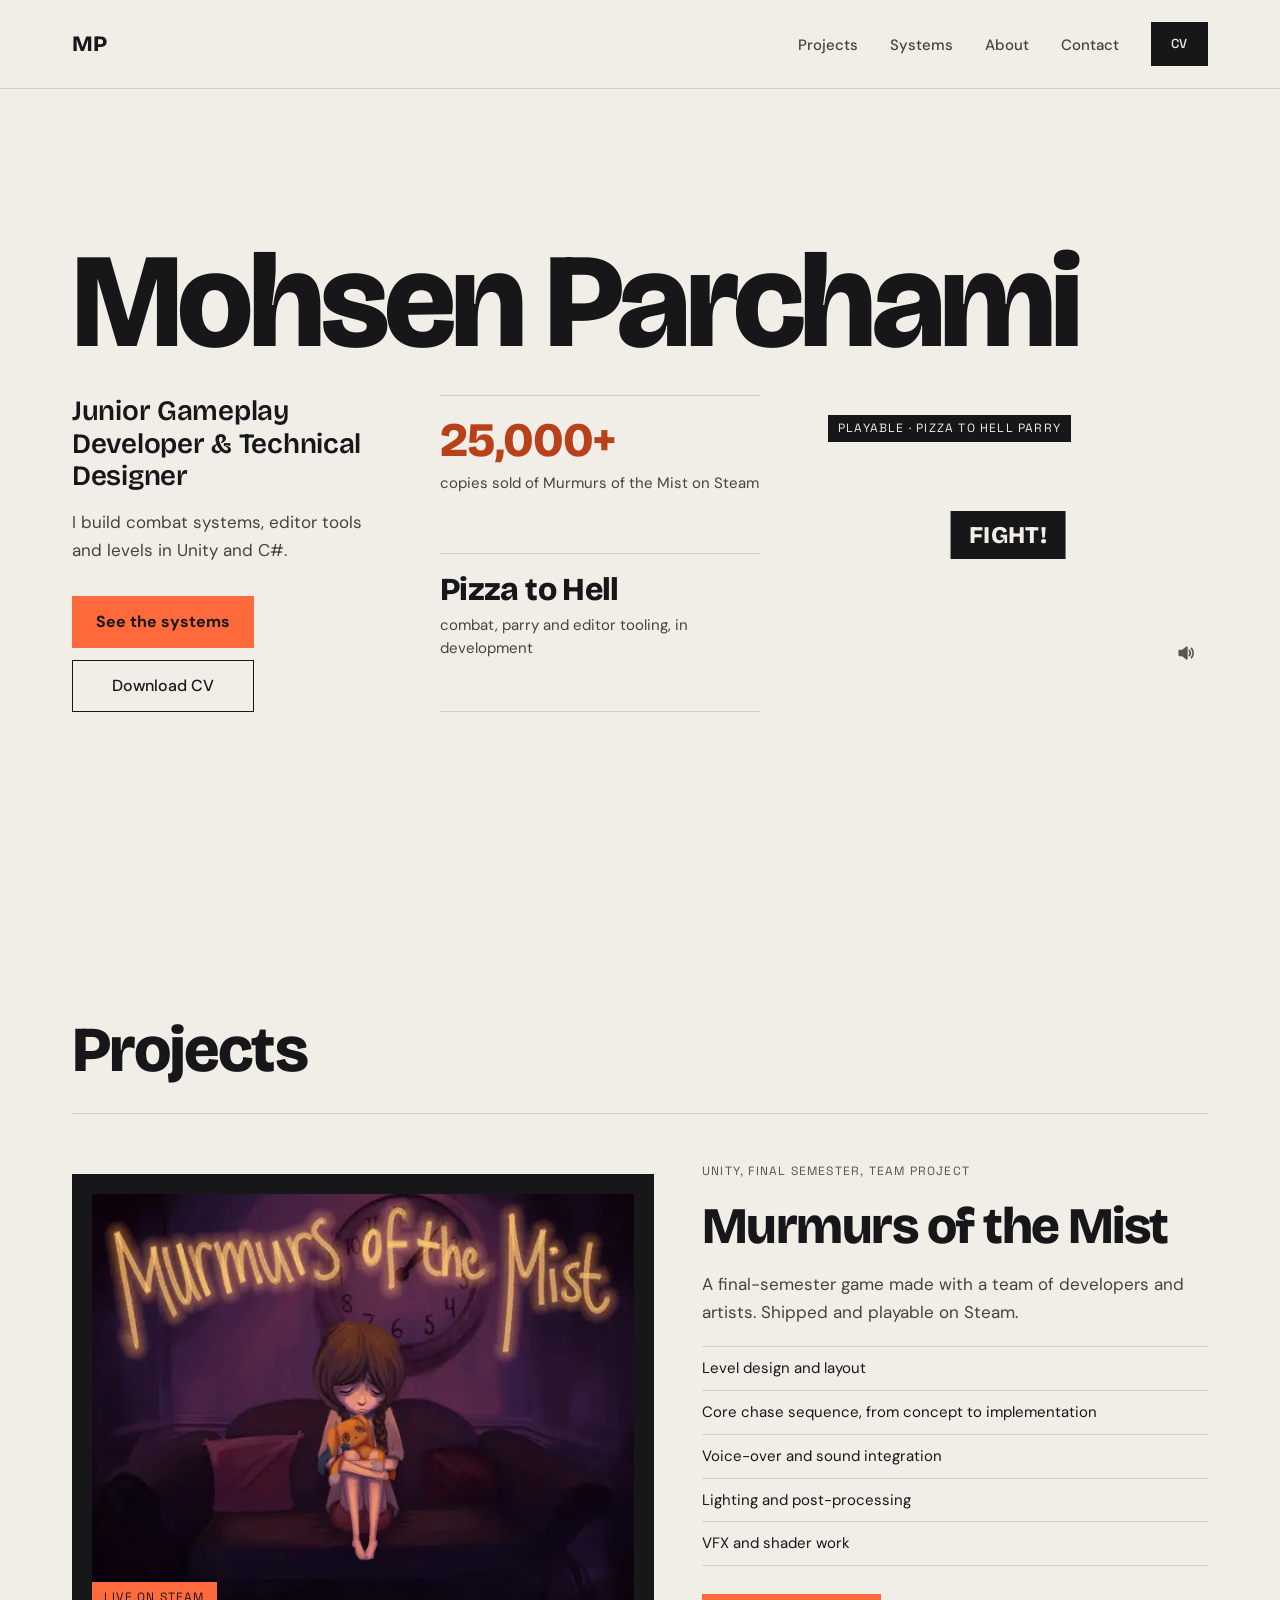
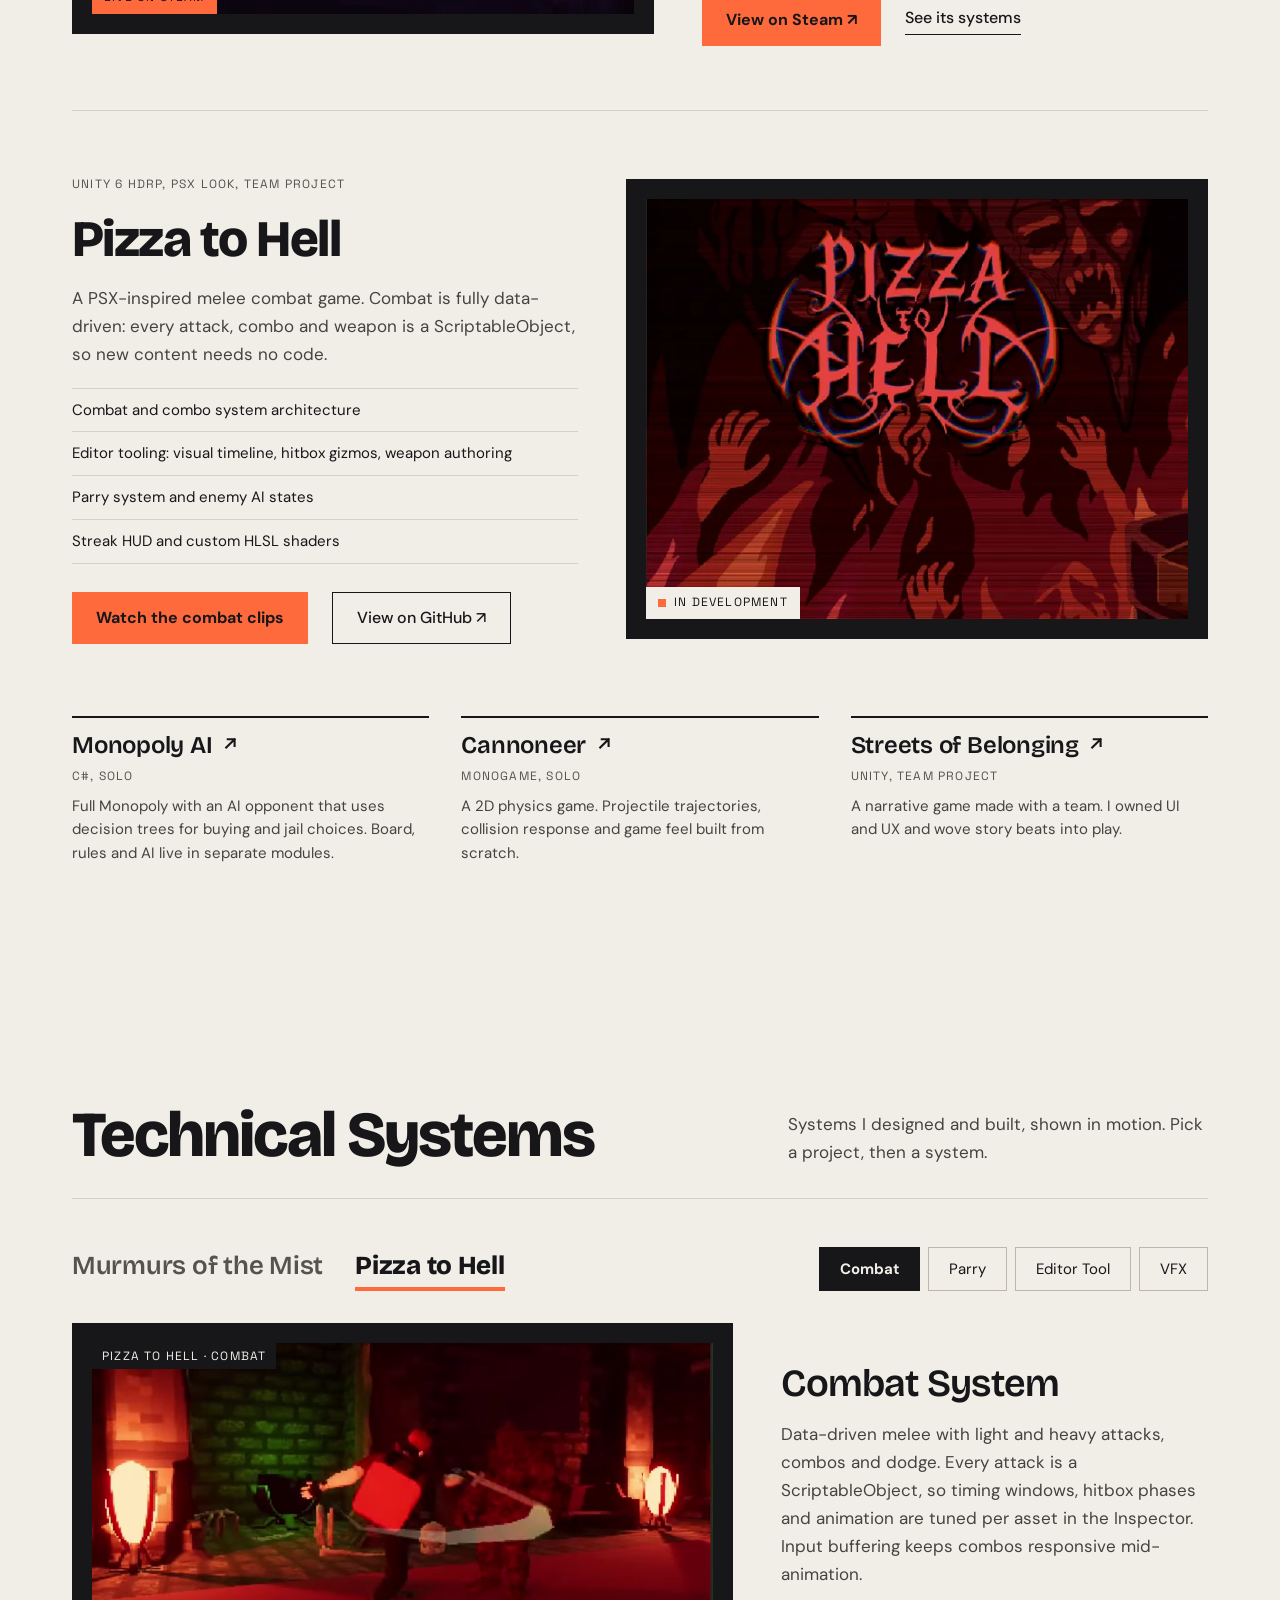
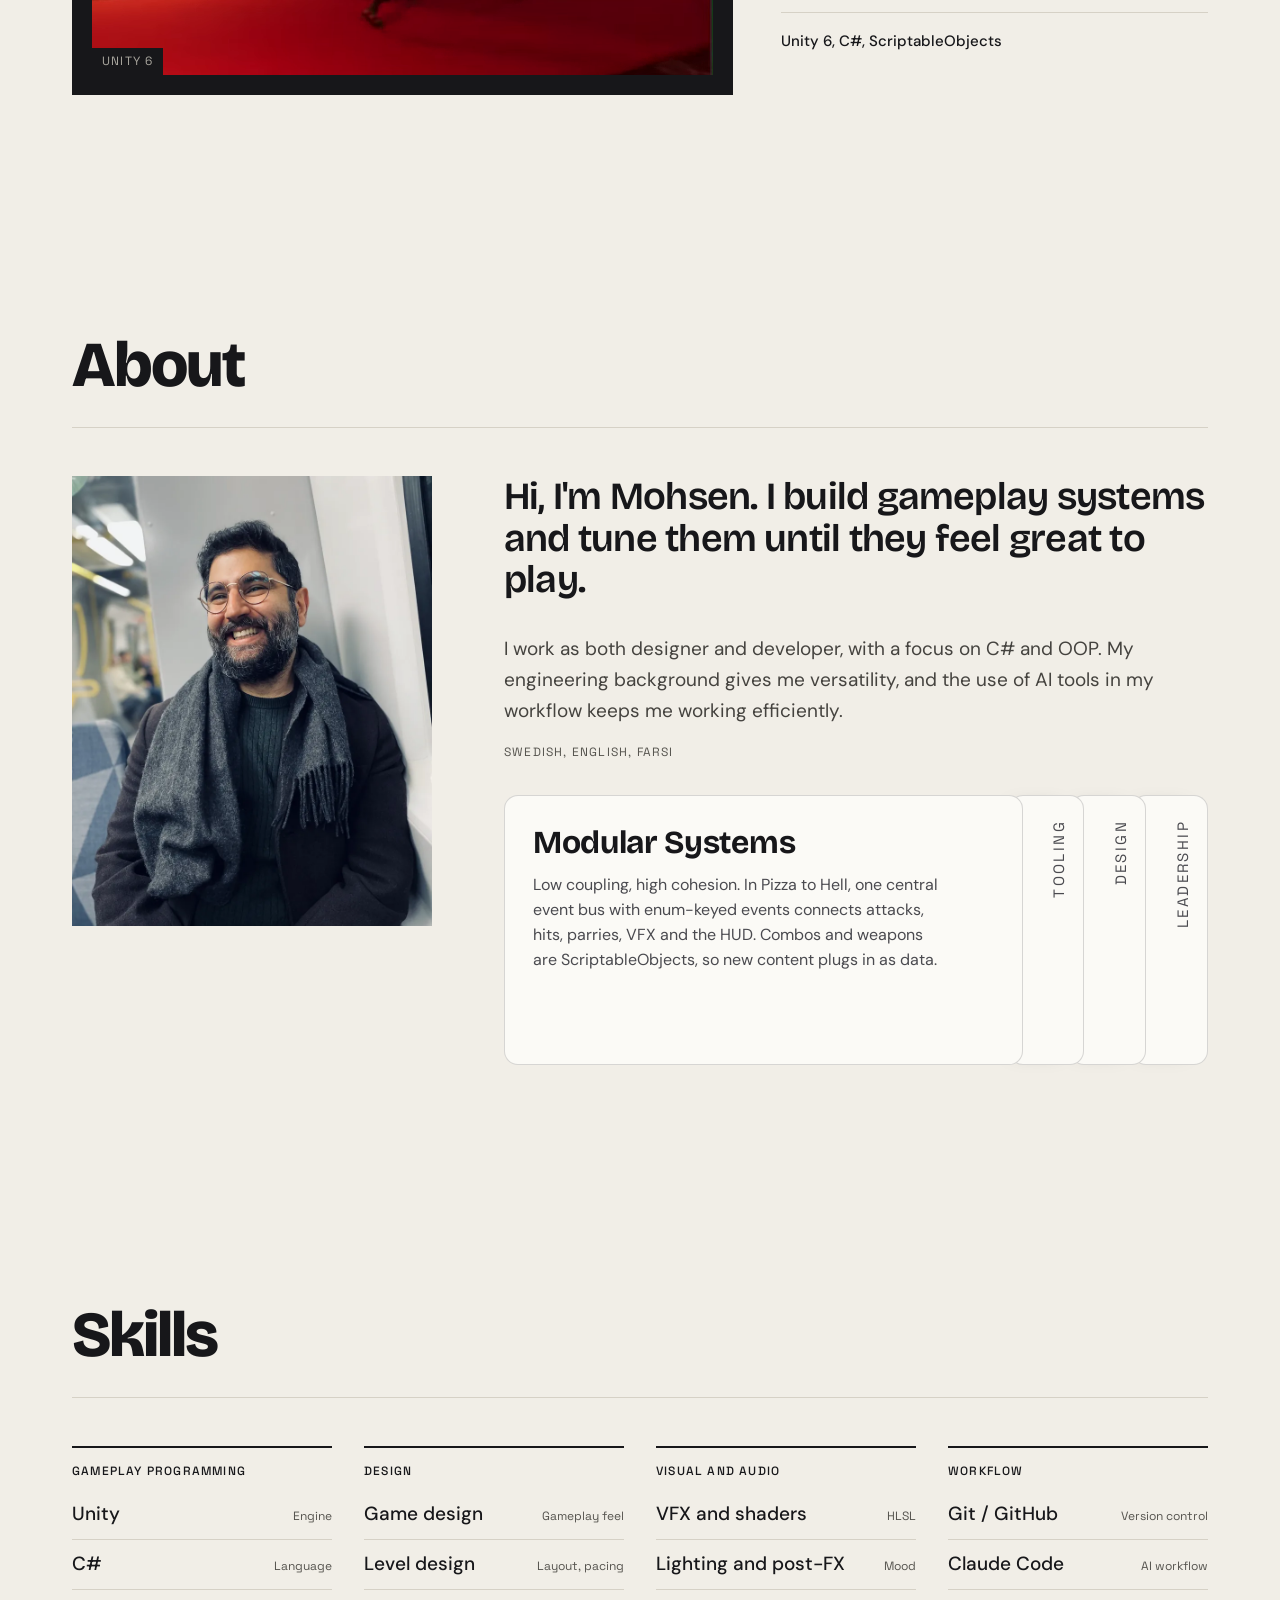
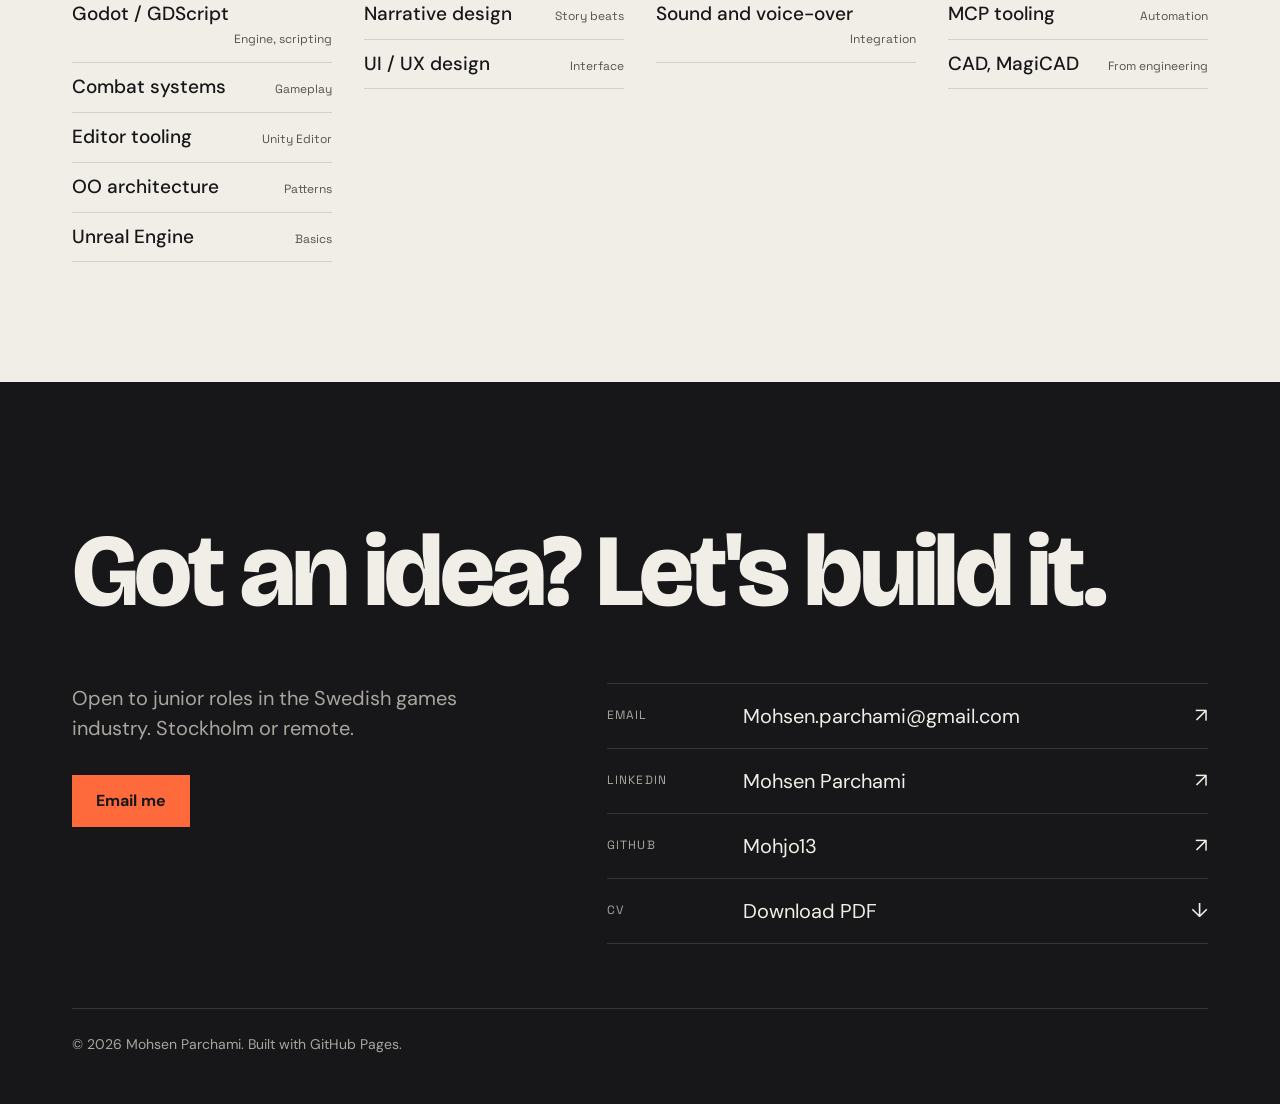
==== index.html @ 719a0882 "Merge pull request #3 from Mohjo13/content-cleanup Hero: CV back to outline button, stacked under Se" ====
<!DOCTYPE html>
<html lang="en">
<head>
    <meta charset="utf-8">
    <meta name="viewport" content="width=device-width, initial-scale=1.0">
    <title>Mohsen Parchami · Junior Gameplay Developer &amp; Technical Designer</title>
    <meta name="description" content="Mohsen Parchami, junior gameplay developer and technical designer in Stockholm. Combat systems, editor tools and levels in Unity and C#.">
    <meta name="author" content="Mohsen Parchami">
    <meta property="og:type" content="website">
    <meta property="og:url" content="https://mohjo13.github.io/">
    <meta property="og:title" content="Mohsen Parchami · Junior Gameplay Developer &amp; Technical Designer">
    <meta property="og:description" content="Combat systems, editor tools and levels in Unity and C#. Based in Stockholm, Sweden.">
    <meta property="og:image" content="https://mohjo13.github.io/assets/images/guy.webp">
    <meta name="twitter:card" content="summary_large_image">
    <link rel="canonical" href="https://mohjo13.github.io/">
    <meta name="theme-color" content="#F1EEE7">
    <script type="application/ld+json">{"@context":"https://schema.org","@type":"Person","name":"Mohsen Parchami","jobTitle":"Junior Gameplay Developer & Technical Designer","url":"https://mohjo13.github.io/","address":{"@type":"PostalAddress","addressLocality":"Stockholm","addressCountry":"SE"},"sameAs":["https://github.com/Mohjo13","https://www.linkedin.com/in/mohsen-parchami-4b0344238/"]}</script>
    <link rel="icon" type="image/png" sizes="48x48" href="assets/images/favicon-48.png">
    <link rel="apple-touch-icon" href="assets/images/apple-touch-icon.png">
    <link rel="preconnect" href="https://fonts.googleapis.com">
    <link rel="preconnect" href="https://fonts.gstatic.com" crossorigin>
    <!-- Fonts loaded async (non-render-blocking) -->
    <link rel="preload" as="style" href="https://fonts.googleapis.com/css2?family=Bricolage+Grotesque:opsz,wght@12..96,600;12..96,800&family=DM+Sans:wght@400;500;700&family=Space+Grotesk:wght@400;500&display=swap">
    <link rel="stylesheet" href="https://fonts.googleapis.com/css2?family=Bricolage+Grotesque:opsz,wght@12..96,600;12..96,800&family=DM+Sans:wght@400;500;700&family=Space+Grotesk:wght@400;500&display=swap" media="print" onload="this.media='all'">
    <noscript><link rel="stylesheet" href="https://fonts.googleapis.com/css2?family=Bricolage+Grotesque:opsz,wght@12..96,600;12..96,800&family=DM+Sans:wght@400;500;700&family=Space+Grotesk:wght@400;500&display=swap"></noscript>
    <link rel="stylesheet" href="assets/css/styles.css">
    <link rel="stylesheet" href="assets/css/parry-game.css">
</head>
<body>

    <a href="#main" class="skip-link">Skip to content</a>

    <div id="scrollBar"></div>

    <nav id="navbar">
        <div class="nav-inner">
            <a href="#hero" class="nav-logo" aria-label="Mohsen Parchami, back to top">MP</a>
            <ul class="nav-links">
                <li><a href="#projects" class="nav-link" data-section="projects">Projects</a></li>
                <li><a href="#systems" class="nav-link" data-section="systems">Systems</a></li>
                <li><a href="#about" class="nav-link" data-section="about">About</a></li>
                <li><a href="#contact" class="nav-link" data-section="contact">Contact</a></li>
            </ul>
            <div class="nav-actions">
                <a href="assets/cv/CV_Mohsen_Parchami.pdf" target="_blank" rel="noopener" class="nav-cv">CV</a>
                <button class="nav-burger" aria-label="Toggle menu" aria-expanded="false" aria-controls="navMobile" id="navBurger">
                    <span></span><span></span><span></span>
                </button>
            </div>
        </div>
        <div class="nav-mobile" id="navMobile">
            <a href="#projects" class="nav-mobile-link">Projects</a>
            <a href="#systems" class="nav-mobile-link">Systems</a>
            <a href="#about" class="nav-mobile-link">About</a>
            <a href="#contact" class="nav-mobile-link">Contact</a>
        </div>
    </nav>

    <main id="main">

    <!-- HERO -->
    <section id="hero">
        <div class="hero-inner">
            <h1 class="hero-name">Mohsen Parchami</h1>
            <div class="hero-grid">
                <div class="hero-intro">
                    <p class="hero-role">Junior Gameplay Developer &amp; Technical Designer</p>
                    <p class="hero-lead">I build combat systems, editor tools and levels in Unity and C#.</p>
                </div>
                <div class="hero-proof">
                    <div class="proof-item">
                        <p class="proof-num">25,000+</p>
                        <p class="proof-text">copies sold of Murmurs of the Mist on Steam</p>
                    </div>
                    <div class="proof-item">
                        <p class="proof-title">Pizza to Hell</p>
                        <p class="proof-text">combat, parry and editor tooling, in development</p>
                    </div>
                </div>
                <!-- Parry minigame: spec in _notes/parry-minigame-spec.md. Same slot as the old hero clip, no frame. -->
                <figure class="media-panel hero-media pg" id="parryGame" tabindex="0" aria-label="Playable parry minigame. Press FIGHT, then tap or press Space when the red enemy swings.">
                    <div class="pg-stage">
                        <canvas class="pg-canvas" aria-hidden="true"></canvas>
                        <div class="pg-overlay">
                            <div class="pg-hud" hidden>
                                <div class="pg-hearts pg-hearts--hero" aria-label="Your hearts"><span class="pg-heart"></span><span class="pg-heart"></span><span class="pg-heart"></span></div>
                                <div class="pg-hearts pg-hearts--enemy" aria-label="Enemy hearts"><span class="pg-heart"></span><span class="pg-heart"></span><span class="pg-heart"></span></div>
                            </div>
                            <p class="pg-text" aria-live="polite"></p>
                            <button type="button" class="pg-fight">FIGHT!</button>
                            <div class="pg-result" hidden>
                                <p class="pg-result-title"></p>
                                <p class="pg-result-sub"></p>
                                <div class="pg-result-actions">
                                    <button type="button" class="pg-restart">Restart</button>
                                    <a href="#systems" class="pg-link" data-show-project="pizza">How it's built</a>
                                </div>
                            </div>
                            <button type="button" class="pg-mute" aria-pressed="false" aria-label="Mute sound">
                                <svg viewBox="0 0 24 24" aria-hidden="true"><path class="pg-mute-body" d="M4 9h4l5-4v14l-5-4H4z"/><path class="pg-mute-on" d="M16 9c1.3 1.6 1.3 4.4 0 6M18.5 6.5c2.7 3 2.7 8 0 11"/><path class="pg-mute-off" d="M16 9l6 6M22 9l-6 6"/></svg>
                            </button>
                            <pre class="pg-debug" hidden></pre>
                        </div>
                    </div>
                    <figcaption class="media-caption">Playable &middot; Pizza to Hell parry</figcaption>
                </figure>
                <div class="hero-actions">
                    <a href="#systems" class="btn btn-primary">See the systems</a>
                    <a href="assets/cv/CV_Mohsen_Parchami.pdf" target="_blank" rel="noopener" class="btn btn-outline">Download CV</a>
                </div>
            </div>
        </div>
    </section>

    <!-- PROJECTS -->
    <section id="projects" class="section reveal">
        <div class="container">
            <div class="section-head">
                <div class="section-head-title">
                    <h2 class="section-h2">Projects</h2>
                </div>
            </div>

            <div class="proj-list">
                <article class="proj">
                    <div class="media-panel proj-media">
                        <img src="assets/images/murmurs.webp" alt="Murmurs of the Mist gameplay" loading="lazy" decoding="async" width="630" height="500">
                        <span class="proj-badge proj-badge--live">Live on Steam</span>
                    </div>
                    <div class="proj-info">
                        <p class="mono-label">Unity, final semester, team project</p>
                        <h3 class="proj-title">Murmurs of the Mist</h3>
                        <p class="proj-desc">A final-semester game made with a team of developers and artists. Shipped and playable on Steam.</p>
                        <div class="proj-part">
                            <ul class="proj-part-list">
                                <li>Level design and layout</li>
                                <li>Core chase sequence, from concept to implementation</li>
                                <li>Voice-over and sound integration</li>
                                <li>Lighting and post-processing</li>
                                <li>VFX and shader work</li>
                            </ul>
                        </div>
                        <div class="proj-actions">
                            <a href="https://store.steampowered.com/app/4187020/Murmurs_of_the_Mist/" target="_blank" rel="noopener" class="btn btn-primary">View on Steam &#8599;</a>
                            <a href="#systems" class="btn-text" data-show-project="murmurs">See its systems</a>
                        </div>
                    </div>
                </article>

                <article class="proj proj--media-right">
                    <div class="media-panel proj-media">
                        <img src="assets/images/pizza-to-hell.webp" srcset="assets/images/pizza-to-hell-400.webp 400w, assets/images/pizza-to-hell-600.webp 600w, assets/images/pizza-to-hell.webp 800w" sizes="(max-width: 700px) calc(100vw - 88px), (max-width: 900px) calc(100vw - 184px), (max-width: 1440px) calc(53.5vw - 143px), 627px" alt="Pizza to Hell combat" loading="lazy" decoding="async" width="800" height="700">
                        <span class="proj-badge proj-badge--wip">In development</span>
                    </div>
                    <div class="proj-info">
                        <p class="mono-label">Unity 6 HDRP, PSX look, team project</p>
                        <h3 class="proj-title">Pizza to Hell</h3>
                        <p class="proj-desc">A PSX-inspired melee combat game. Combat is fully data-driven: every attack, combo and weapon is a ScriptableObject, so new content needs no code.</p>
                        <div class="proj-part">
                            <ul class="proj-part-list">
                                <li>Combat and combo system architecture</li>
                                <li>Editor tooling: visual timeline, hitbox gizmos, weapon authoring</li>
                                <li>Parry system and enemy AI states</li>
                                <li>Streak HUD and custom HLSL shaders</li>
                            </ul>
                        </div>
                        <div class="proj-actions">
                            <a href="#systems" class="btn btn-primary" data-show-project="pizza">Watch the combat clips</a>
                            <a href="https://github.com/Mohjo13/Combat" target="_blank" rel="noopener" class="btn btn-outline">View on GitHub &#8599;</a>
                        </div>
                    </div>
                </article>
            </div>

            <div class="more-work">
                <div class="more-grid">
                    <a href="https://github.com/Mohjo13/Monopoly" target="_blank" rel="noopener" class="more-item">
                        <span class="more-title">Monopoly AI <svg class="more-arrow" viewBox="0 0 16 16" aria-hidden="true"><path d="M4 12 12 4M5.5 4H12v6.5"/></svg></span>
                        <span class="more-meta">C#, solo</span>
                        <span class="more-desc">Full Monopoly with an AI opponent that uses decision trees for buying and jail choices. Board, rules and AI live in separate modules.</span>
                    </a>
                    <a href="https://github.com/Mohjo13/Cannonier" target="_blank" rel="noopener" class="more-item">
                        <span class="more-title">Cannoneer <svg class="more-arrow" viewBox="0 0 16 16" aria-hidden="true"><path d="M4 12 12 4M5.5 4H12v6.5"/></svg></span>
                        <span class="more-meta">MonoGame, solo</span>
                        <span class="more-desc">A 2D physics game. Projectile trajectories, collision response and game feel built from scratch.</span>
                    </a>
                    <a href="https://github.com/Mohjo13/streets-of-belonging" target="_blank" rel="noopener" class="more-item">
                        <span class="more-title">Streets of Belonging <svg class="more-arrow" viewBox="0 0 16 16" aria-hidden="true"><path d="M4 12 12 4M5.5 4H12v6.5"/></svg></span>
                        <span class="more-meta">Unity, team project</span>
                        <span class="more-desc">A narrative game made with a team. I owned UI and UX and wove story beats into play.</span>
                    </a>
                    <!-- 4th slot reserved for Godot work once it is ready to publish -->
                </div>
            </div>
        </div>
    </section>

    <!-- SYSTEMS -->
    <section id="systems" class="section reveal">
        <div class="container">
            <div class="section-head">
                <div class="section-head-title">
                    <h2 class="section-h2">Technical Systems</h2>
                </div>
                <p class="section-head-text">Systems I designed and built, shown in motion. Pick a project, then a system.</p>
            </div>
            <div class="sys-controls">
                <div class="sys-project-picker" aria-label="Project">
                    <button class="sys-project-btn" data-project="murmurs" aria-pressed="false">Murmurs of the Mist</button>
                    <button class="sys-project-btn active" data-project="pizza" aria-pressed="true">Pizza to Hell</button>
                </div>
                <div class="sys-tabs sys-hidden" role="tablist" aria-label="Murmurs of the Mist systems" data-project-tabs="murmurs">
                    <button class="sys-tab active" data-tab="camera" role="tab" aria-selected="true">Camera</button>
                    <button class="sys-tab" data-tab="movement" role="tab" aria-selected="false">Movement</button>
                    <button class="sys-tab" data-tab="shaders" role="tab" aria-selected="false">Shaders</button>
                    <button class="sys-tab" data-tab="lighting" role="tab" aria-selected="false">Lighting</button>
                </div>
                <div class="sys-tabs" role="tablist" aria-label="Pizza to Hell systems" data-project-tabs="pizza">
                    <button class="sys-tab active" data-tab="combat" role="tab" aria-selected="true">Combat</button>
                    <button class="sys-tab" data-tab="parry" role="tab" aria-selected="false">Parry</button>
                    <button class="sys-tab" data-tab="editor" role="tab" aria-selected="false">Editor Tool</button>
                    <button class="sys-tab" data-tab="vfx" role="tab" aria-selected="false">VFX</button>
                </div>
            </div>
            <div class="sys-panels sys-hidden" data-project-panels="murmurs">
                <div class="sys-panel active" data-panel="camera" role="tabpanel">
                    <figure class="media-panel sys-media">
                        <video data-src="assets/gifs/camera.webm" poster="assets/posters/camera.webp" class="lazy-gif" autoplay muted loop playsinline preload="none" aria-label="Camera System clip"></video>
                        <figcaption class="media-caption">Murmurs of the Mist &middot; Camera</figcaption>
                        <span class="media-meta">Unity</span>
                    </figure>
                    <div class="sys-content">
                        <h3 class="sys-title">Camera System</h3>
                        <p class="sys-desc">A dynamic camera that shifts angle to build tension and point the player at threats. Smooth transitions keep the flow cinematic, and each level tunes the behaviour to its own layout and pacing.</p>
                        <div class="sys-stack">
                            <p class="sys-stack-line">Unity, C#</p>
                        </div>
                    </div>
                </div>
                <div class="sys-panel" data-panel="movement" role="tabpanel">
                    <figure class="media-panel sys-media">
                        <video data-src="assets/gifs/dashing.webm" poster="assets/posters/dashing.webp" class="lazy-gif" autoplay muted loop playsinline preload="none" aria-label="Movement Mechanics clip"></video>
                        <figcaption class="media-caption">Murmurs of the Mist &middot; Movement</figcaption>
                        <span class="media-meta">Unity</span>
                    </figure>
                    <div class="sys-content">
                        <h3 class="sys-title">Movement Mechanics</h3>
                        <p class="sys-desc">Fast, responsive traversal with a directional dash for repositioning, clearing gaps and keeping momentum under pressure. Speed, timing and cooldown are all exposed for tuning.</p>
                        <div class="sys-stack">
                            <p class="sys-stack-line">Unity, C#</p>
                        </div>
                    </div>
                </div>
                <div class="sys-panel" data-panel="shaders" role="tabpanel">
                    <figure class="media-panel sys-media">
                        <video data-src="assets/gifs/shaders.webm" poster="assets/posters/shaders.webp" class="lazy-gif" autoplay muted loop playsinline preload="none" aria-label="Shaders clip"></video>
                        <figcaption class="media-caption">Murmurs of the Mist &middot; Shaders</figcaption>
                        <span class="media-meta">Unity</span>
                    </figure>
                    <div class="sys-content">
                        <h3 class="sys-title">Shaders</h3>
                        <p class="sys-desc">Cooldown feedback drawn by shaders instead of UI, reflective and refractive materials that distort what sits behind them, and ripples that react as the player moves through liquid.</p>
                        <div class="sys-stack">
                            <p class="sys-stack-line">Unity, Shaders</p>
                        </div>
                    </div>
                </div>
                <div class="sys-panel" data-panel="lighting" role="tabpanel">
                    <figure class="media-panel sys-media">
                        <video data-src="assets/gifs/lights.webm" poster="assets/posters/lights.webp" class="lazy-gif" autoplay muted loop playsinline preload="none" aria-label="Lights and Post Production clip"></video>
                        <figcaption class="media-caption">Murmurs of the Mist &middot; Lighting</figcaption>
                        <span class="media-meta">Unity</span>
                    </figure>
                    <div class="sys-content">
                        <h3 class="sys-title">Lights and Post Production</h3>
                        <p class="sys-desc">Lighting that carries the mood through controlled light, shadow and colour. Grading, exposure and bloom add depth and atmosphere.</p>
                        <div class="sys-stack">
                            <p class="sys-stack-line">Unity, Post-processing</p>
                        </div>
                    </div>
                </div>
            </div>
            <div class="sys-panels" data-project-panels="pizza">
                <div class="sys-panel active" data-panel="combat" role="tabpanel">
                    <figure class="media-panel sys-media">
                        <video data-src="assets/gifs/pth-combat.webm" poster="assets/posters/pth-combat.webp" class="lazy-gif" autoplay muted loop playsinline preload="none" aria-label="Combat System clip"></video>
                        <figcaption class="media-caption">Pizza to Hell &middot; Combat</figcaption>
                        <span class="media-meta">Unity 6</span>
                    </figure>
                    <div class="sys-content">
                        <h3 class="sys-title">Combat System</h3>
                        <p class="sys-desc">Data-driven melee with light and heavy attacks, combos and dodge. Every attack is a ScriptableObject, so timing windows, hitbox phases and animation are tuned per asset in the Inspector. Input buffering keeps combos responsive mid-animation.</p>
                        <div class="sys-stack">
                            <p class="sys-stack-line">Unity 6, C#, ScriptableObjects</p>
                        </div>
                    </div>
                </div>
                <div class="sys-panel" data-panel="parry" role="tabpanel">
                    <figure class="media-panel sys-media">
                        <video data-src="assets/gifs/pth-parry.webm" poster="assets/posters/pth-parry.webp" class="lazy-gif" autoplay muted loop playsinline preload="none" aria-label="Parry System clip"></video>
                        <figcaption class="media-caption">Pizza to Hell &middot; Parry</figcaption>
                        <span class="media-meta">Unity 6</span>
                    </figure>
                    <div class="sys-content">
                        <h3 class="sys-title">Parry System</h3>
                        <p class="sys-desc">A timing-based parry with spark feedback that knocks the enemy into a stagger state. The parry window lives in data, so designers tune startup and recovery per weapon.</p>
                        <div class="sys-stack">
                            <p class="sys-stack-line">C#, Enemy AI states, Particles</p>
                        </div>
                    </div>
                </div>
                <div class="sys-panel" data-panel="editor" role="tabpanel">
                    <figure class="media-panel sys-media">
                        <video data-src="assets/gifs/pth-editor.webm" poster="assets/posters/pth-editor.webp" class="lazy-gif" autoplay muted loop playsinline preload="none" aria-label="Custom Editor Tool clip"></video>
                        <figcaption class="media-caption">Pizza to Hell &middot; Editor Tool</figcaption>
                        <span class="media-meta">Unity 6</span>
                    </figure>
                    <div class="sys-content">
                        <h3 class="sys-title">Custom Editor Tool</h3>
                        <p class="sys-desc">A custom Unity window for authoring weapons and attacks. Drag phase markers on a timeline, preview hitbox gizmos live in the scene and tune combo sequences in one window.</p>
                        <div class="sys-stack">
                            <p class="sys-stack-line">Unity EditorWindow, Gizmos</p>
                        </div>
                    </div>
                </div>
                <div class="sys-panel" data-panel="vfx" role="tabpanel">
                    <figure class="media-panel sys-media">
                        <video data-src="assets/gifs/pth-streak.webm" poster="assets/posters/pth-streak.webp" class="lazy-gif" autoplay muted loop playsinline preload="none" aria-label="Streak HUD and Shaders clip"></video>
                        <figcaption class="media-caption">Pizza to Hell &middot; VFX</figcaption>
                        <span class="media-meta">Unity 6</span>
                    </figure>
                    <div class="sys-content">
                        <h3 class="sys-title">Streak HUD and Shaders</h3>
                        <p class="sys-desc">A combo streak HUD where attack icons fly into a row and combo names dissolve out, using a dissolve shader written in HLSL. The panel glow is hand-written too, since HDRP blocks Shader Graph on Canvas.</p>
                        <div class="sys-stack">
                            <p class="sys-stack-line">HLSL, TextMesh Pro SDF</p>
                        </div>
                    </div>
                </div>
            </div>
        </div>
    </section>

    <!-- ABOUT -->
    <section id="about" class="section reveal">
        <div class="container">
            <div class="section-head">
                <div class="section-head-title">
                    <h2 class="section-h2">About</h2>
                </div>
            </div>
            <div class="about-grid">
                <figure class="about-photo">
                    <img src="assets/images/guy.webp" alt="Mohsen Parchami" width="800" height="1066" loading="lazy" decoding="async">
                </figure>
                <div class="about-content">
                    <p class="about-lead">Hi, I'm Mohsen. I build gameplay systems and tune them until they feel great to play.</p>
                    <div class="about-text">
                        <p class="about-body">I work as both designer and developer, with a focus on C# and OOP. My engineering background gives me versatility, and the use of AI tools in my workflow keeps me working efficiently.</p>
                    <p class="about-facts mono-label">Swedish, English, Farsi</p>
                    <div class="attr-cards">
                        <button type="button" class="attr-card is-open" aria-expanded="true">
                            <div class="attr-card__body">
                                <h3 class="attr-card__title">Modular Systems</h3>
                                <svg class="attr-card__chevron" width="20" height="20" viewBox="0 0 24 24" fill="none" stroke="currentColor" stroke-width="2" stroke-linecap="round" stroke-linejoin="round" aria-hidden="true"><path d="M6 9l6 6 6-6"/></svg>
                                <p class="attr-card__text">Low coupling, high cohesion. In Pizza to Hell, one central event bus with enum-keyed events connects attacks, hits, parries, VFX and the HUD. Combos and weapons are ScriptableObjects, so new content plugs in as data.</p>
                            </div>
                            <div class="attr-card__spine" aria-hidden="true">
                                <span class="attr-card__vtitle">Modularity</span>
                            </div>
                        </button>
                        <button type="button" class="attr-card" aria-expanded="false">
                            <div class="attr-card__body">
                                <h3 class="attr-card__title">Tools for the Team</h3>
                                <svg class="attr-card__chevron" width="20" height="20" viewBox="0 0 24 24" fill="none" stroke="currentColor" stroke-width="2" stroke-linecap="round" stroke-linejoin="round" aria-hidden="true"><path d="M6 9l6 6 6-6"/></svg>
                                <p class="attr-card__text">I build Unity editor tools that make other developers faster. Attack timing and hit windows are set visually in the editor, so adding new attack animations became a quick authoring job.</p>
                            </div>
                            <div class="attr-card__spine" aria-hidden="true">
                                <span class="attr-card__vtitle">Tooling</span>
                            </div>
                        </button>
                        <button type="button" class="attr-card" aria-expanded="false">
                            <div class="attr-card__body">
                                <h3 class="attr-card__title">Tension by Design</h3>
                                <svg class="attr-card__chevron" width="20" height="20" viewBox="0 0 24 24" fill="none" stroke="currentColor" stroke-width="2" stroke-linecap="round" stroke-linejoin="round" aria-hidden="true"><path d="M6 9l6 6 6-6"/></svg>
                                <p class="attr-card__text">On Murmurs of the Mist I paced the level beats to build tension and suspense. Triggers, light manipulation and dynamic hazards chase and jumpscare the player, and a checkpoint system keeps the difficulty fair.</p>
                            </div>
                            <div class="attr-card__spine" aria-hidden="true">
                                <span class="attr-card__vtitle">Design</span>
                            </div>
                        </button>
                        <button type="button" class="attr-card" aria-expanded="false">
                            <div class="attr-card__body">
                                <h3 class="attr-card__title">Leadership</h3>
                                <svg class="attr-card__chevron" width="20" height="20" viewBox="0 0 24 24" fill="none" stroke="currentColor" stroke-width="2" stroke-linecap="round" stroke-linejoin="round" aria-hidden="true"><path d="M6 9l6 6 6-6"/></svg>
                                <p class="attr-card__text">Before games, I led a group of 4–5 junior and mid-level CAD designers. I trained them, split and delegated the work, solved problems as they came up, and led the group to delivery on several projects with fixed deadlines.</p>
                            </div>
                            <div class="attr-card__spine" aria-hidden="true">
                                <span class="attr-card__vtitle">Leadership</span>
                            </div>
                        </button>
                    </div>
                </div>
            </div>
        </div>
    </section>

    <!-- SKILLS -->
    <section id="skills" class="section reveal">
        <div class="container">
            <div class="section-head">
                <div class="section-head-title">
                    <h2 class="section-h2">Skills</h2>
                </div>
            </div>
            <div class="skills-grid">
                <div class="skill-group">
                    <h3 class="skill-group-head"><span>Gameplay programming</span></h3>
                    <ul class="skill-list">
                        <li><span class="skill-name">Unity</span><span class="skill-tag">Engine</span></li>
                        <li><span class="skill-name">C#</span><span class="skill-tag">Language</span></li>
                        <li><span class="skill-name">Godot / GDScript</span><span class="skill-tag">Engine, scripting</span></li>
                        <li><span class="skill-name">Combat systems</span><span class="skill-tag">Gameplay</span></li>
                        <li><span class="skill-name">Editor tooling</span><span class="skill-tag">Unity Editor</span></li>
                        <li><span class="skill-name">OO architecture</span><span class="skill-tag">Patterns</span></li>
                        <li><span class="skill-name">Unreal Engine</span><span class="skill-tag">Basics</span></li>
                    </ul>
                </div>
                <div class="skill-group">
                    <h3 class="skill-group-head"><span>Design</span></h3>
                    <ul class="skill-list">
                        <li><span class="skill-name">Game design</span><span class="skill-tag">Gameplay feel</span></li>
                        <li><span class="skill-name">Level design</span><span class="skill-tag">Layout, pacing</span></li>
                        <li><span class="skill-name">Narrative design</span><span class="skill-tag">Story beats</span></li>
                        <li><span class="skill-name">UI / UX design</span><span class="skill-tag">Interface</span></li>
                    </ul>
                </div>
                <div class="skill-group">
                    <h3 class="skill-group-head"><span>Visual and audio</span></h3>
                    <ul class="skill-list">
                        <li><span class="skill-name">VFX and shaders</span><span class="skill-tag">HLSL</span></li>
                        <li><span class="skill-name">Lighting and post-FX</span><span class="skill-tag">Mood</span></li>
                        <li><span class="skill-name">Sound and voice-over</span><span class="skill-tag">Integration</span></li>
                    </ul>
                </div>
                <div class="skill-group">
                    <h3 class="skill-group-head"><span>Workflow</span></h3>
                    <ul class="skill-list">
                        <li><span class="skill-name">Git / GitHub</span><span class="skill-tag">Version control</span></li>
                        <li><span class="skill-name">Claude Code</span><span class="skill-tag">AI workflow</span></li>
                        <li><span class="skill-name">MCP tooling</span><span class="skill-tag">Automation</span></li>
                        <li><span class="skill-name">CAD, MagiCAD</span><span class="skill-tag">From engineering</span></li>
                    </ul>
                </div>
            </div>
        </div>
    </section>

    </main>

    <!-- CONTACT -->
    <footer id="contact">
        <div class="container">
            <h2 class="contact-title">Got an idea? Let's build it.</h2>
            <div class="contact-grid">
                <div class="contact-intro">
                    <p>Open to junior roles in the Swedish games industry. Stockholm or remote.</p>
                    <a href="mailto:Mohsen.parchami@gmail.com" class="btn btn-primary">Email me</a>
                </div>
                <ul class="contact-links">
                    <li>
                        <a href="mailto:Mohsen.parchami@gmail.com" class="contact-row">
                            <span class="contact-label">Email</span>
                            <span class="contact-value">Mohsen.parchami@gmail.com</span>
                            <span class="contact-arrow" aria-hidden="true">&#8599;</span>
                        </a>
                    </li>
                    <li>
                        <a href="https://www.linkedin.com/in/mohsen-parchami-4b0344238/" target="_blank" rel="noopener" class="contact-row">
                            <span class="contact-label">LinkedIn</span>
                            <span class="contact-value">Mohsen Parchami</span>
                            <span class="contact-arrow" aria-hidden="true">&#8599;</span>
                        </a>
                    </li>
                    <li>
                        <a href="https://github.com/Mohjo13" target="_blank" rel="noopener" class="contact-row">
                            <span class="contact-label">GitHub</span>
                            <span class="contact-value">Mohjo13</span>
                            <span class="contact-arrow" aria-hidden="true">&#8599;</span>
                        </a>
                    </li>
                    <li>
                        <a href="assets/cv/CV_Mohsen_Parchami.pdf" target="_blank" rel="noopener" class="contact-row">
                            <span class="contact-label">CV</span>
                            <span class="contact-value">Download PDF</span>
                            <span class="contact-arrow" aria-hidden="true">&darr;</span>
                        </a>
                    </li>
                </ul>
            </div>
            <div class="contact-bar">
                <p>&copy; <span id="year"></span> Mohsen Parchami. Built with GitHub Pages.</p>
            </div>
        </div>
    </footer>

    <script src="assets/js/script.js" defer></script>
    <script>window.addEventListener('DOMContentLoaded',function(){document.getElementById('year').textContent=new Date().getFullYear();});</script>
    <!-- Parry minigame: script loads only once the box is on screen -->
    <script>(function(){var el=document.getElementById('parryGame');if(!el)return;function load(){var s=document.createElement('script');s.src='assets/js/parry-game.js';s.async=true;document.body.appendChild(s);}if(!('IntersectionObserver' in window)){load();return;}var io=new IntersectionObserver(function(e){if(e[0].isIntersecting){io.disconnect();load();}});io.observe(el);})();</script>
    <!-- Contact ninja: the game's hero drops into the contact section; loads when the section nears -->
    <script>(function(){var el=document.getElementById('contact');if(!el)return;function load(){var s=document.createElement('script');s.src='assets/js/contact-ninja.js';s.async=true;document.body.appendChild(s);}if(!('IntersectionObserver' in window)){load();return;}var io=new IntersectionObserver(function(e){if(e[0].isIntersecting){io.disconnect();load();}},{rootMargin:'400px 0px'});io.observe(el);})();</script>
</body>
</html>
---- assets/css/styles.css ----
/* ═══════════════════════════════════════════════════════════
   MOHSEN PARCHAMI · PORTFOLIO  |  styles.css
   Design: Direction C "Paper". Spec in _notes/design-spec.md
═══════════════════════════════════════════════════════════ */

*, *::before, *::after {
    box-sizing: border-box;
    margin: 0;
    padding: 0;
}

:root {
    /* Surfaces */
    --paper: #F1EEE7;          /* page background */
    --paper-2: #E8E4DA;        /* sunken panels, photo placeholder */
    --ink: #17171A;            /* text, dark panels, contact section */
    --line: #D6D1C6;           /* hairlines on paper */
    --line-strong: #BDB7AA;    /* inactive tab borders */
    --line-dark: #34343A;      /* hairlines on ink */

    /* Text */
    --text: #17171A;
    --text-body: #45433F;      /* paragraphs, 8.5:1 */
    --text-muted: #55534E;     /* captions, mono labels, 6.6:1 */
    --text-on-ink: #F1EEE7;
    --text-on-ink-muted: #A9A69E;

    /* Accent */
    --accent: #FF6A3D;         /* fills, underlines, dots, text on ink ONLY */
    --accent-ink: #B8411C;     /* accent-coloured TEXT on paper */
    --on-accent: #17171A;      /* text on accent fills. Never white. */

    /* Type */
    --font-display: 'Bricolage Grotesque', 'Arial Narrow', sans-serif;
    --font-body: 'DM Sans', system-ui, sans-serif;
    --font-label: 'Space Grotesk', system-ui, sans-serif;

    --fs-hero: clamp(64px, 10.5vw, 150px);
    --fs-h2: clamp(40px, 5vw, 64px);
    --fs-h3: clamp(32px, 4vw, 56px);
    --fs-h3-sys: clamp(28px, 3vw, 40px);
    --fs-lead: clamp(28px, 3vw, 44px);
    --fs-contact: clamp(56px, 8vw, 112px);
    --fs-body: 17px;
    --fs-small: 15px;
    --fs-caption: 13px;
    --fs-label: 12px;

    /* Spacing scale */
    --sp-1: 4px; --sp-2: 8px; --sp-3: 12px; --sp-4: 16px; --sp-5: 20px;
    --sp-6: 24px; --sp-8: 32px; --sp-10: 40px; --sp-12: 48px; --sp-16: 64px;
    --sp-18: 72px; --sp-30: 120px;
    --gutter: 72px;
    --section-y: 120px;
    --content-max: 1296px;
    --control-h: 52px;
    --tab-h: 44px;

    /* Radius: everything is square in this direction */
    --radius: 0px;

    /* Layout and motion (not colours) */
    --nav-h: 88px;
    --ease: cubic-bezier(0.4, 0, 0.2, 1);
    --transition: 0.3s var(--ease);
}

html {
    scroll-behavior: smooth;
    overflow-x: hidden;
}

/* iOS Safari ignores overflow-x on html alone; clip keeps sticky working */
html, body {
    overflow-x: clip;
}

body {
    background: var(--paper);
    color: var(--text);
    font-family: var(--font-body);
    font-size: var(--fs-body);
    line-height: 1.65;
}

img {
    display: block;
    max-width: 100%;
}

a {
    text-decoration: none;
    color: var(--text);
    transition: color var(--transition);
}

    a:hover {
        color: var(--accent-ink);
    }

ul {
    list-style: none;
}

::-webkit-scrollbar {
    width: 5px;
}

::-webkit-scrollbar-track {
    background: var(--paper);
}

::-webkit-scrollbar-thumb {
    background: var(--line-strong);
}

    ::-webkit-scrollbar-thumb:hover {
        background: var(--text-muted);
    }

.container {
    width: 100%;
    max-width: calc(var(--content-max) + 2 * var(--gutter));
    margin: 0 auto;
    padding: 0 var(--gutter);
}

/* ── SCROLL PROGRESS BAR ──────────────────────────────────── */
#scrollBar {
    position: fixed;
    top: var(--nav-h);
    left: 0;
    height: 3px;
    width: 100%;
    transform: scaleX(0);
    transform-origin: left center;
    will-change: transform;
    background: var(--accent);
    z-index: 99;
    pointer-events: none;
}

/* ── SECTION SHARED ───────────────────────────────────────── */
.section {
    padding: var(--section-y) 0;
}

/* Section header (every section except Hero and Contact) */
.section-head {
    display: flex;
    justify-content: space-between;
    align-items: flex-end;
    gap: var(--sp-8);
    padding-bottom: var(--sp-8);
    border-bottom: 1px solid var(--line);
    margin-bottom: var(--sp-12);
}

.section-head-title {
    display: flex;
    align-items: baseline;
    gap: var(--sp-5);
}

.section-h2 {
    font-family: var(--font-display);
    font-size: var(--fs-h2);
    font-weight: 800;
    line-height: 0.95;
    letter-spacing: -0.03em;
}

.section-head-text {
    max-width: 420px;
    color: var(--text-body);
}

/* Label (uppercase, Space Grotesk) */
.mono-label {
    font-family: var(--font-label);
    font-size: var(--fs-label);
    text-transform: uppercase;
    letter-spacing: 0.1em;
    color: var(--text-muted);
}

/* ── BUTTONS ──────────────────────────────────────────────── */
.btn {
    display: inline-flex;
    align-items: center;
    justify-content: center;
    gap: 8px;
    height: var(--control-h);
    padding: 0 24px;
    border-radius: var(--radius);
    font-family: var(--font-body);
    font-size: 16px;
    font-weight: 500;
    line-height: 1;
    cursor: pointer;
    border: none;
    transition: background var(--transition), color var(--transition), border-color var(--transition);
}

.btn-primary {
    background: var(--accent);
    color: var(--on-accent);
    font-weight: 700;
}

    .btn-primary:hover {
        background: var(--ink);
        color: var(--text-on-ink);
    }

.btn-outline {
    background: transparent;
    color: var(--text);
    border: 1px solid var(--ink);
}

    .btn-outline:hover {
        background: var(--ink);
        color: var(--text-on-ink);
    }

.btn-text {
    display: inline-flex;
    align-items: center;
    gap: 8px;
    font-size: 16px;
    font-weight: 500;
    color: var(--text);
    border-bottom: 1px solid var(--ink);
    padding-bottom: 2px;
}

    .btn-text:hover {
        color: var(--accent-ink);
        border-bottom-color: var(--accent-ink);
    }

/* ── NAV ──────────────────────────────────────────────────── */
#navbar {
    position: fixed;
    top: 0;
    left: 0;
    right: 0;
    z-index: 100;
    background: var(--paper);
    border-bottom: 1px solid var(--line);
}

.nav-inner {
    max-width: calc(var(--content-max) + 2 * var(--gutter));
    height: var(--nav-h);
    margin: 0 auto;
    padding: 0 var(--gutter);
    display: flex;
    align-items: center;
    justify-content: space-between;
    gap: var(--sp-8);
}

.nav-logo {
    font-family: var(--font-display);
    font-size: 22px;
    font-weight: 800;
    color: var(--text);
    letter-spacing: -0.02em;
}

    .nav-logo:hover {
        color: var(--text);
    }

.nav-logo-dot {
    color: var(--accent);
}

.nav-links {
    display: flex;
    align-items: center;
    gap: var(--sp-8);
    margin-left: auto;
}

.nav-link {
    font-size: var(--fs-small);
    font-weight: 500;
    color: var(--text-body);
    padding: 6px 0;
    position: relative;
}

    .nav-link::after {
        content: '';
        position: absolute;
        bottom: 0;
        left: 0;
        right: 0;
        height: 2px;
        background: var(--accent);
        transform: scaleX(0);
        transform-origin: left;
        transition: transform var(--transition);
    }

    .nav-link:hover, .nav-link.active {
        color: var(--text);
    }

        .nav-link.active::after {
            transform: scaleX(1);
        }

.nav-actions {
    display: flex;
    align-items: center;
    gap: var(--sp-2);
}

.nav-cv {
    display: inline-flex;
    align-items: center;
    height: var(--tab-h);
    padding: 0 var(--sp-5);
    background: var(--ink);
    color: var(--text-on-ink);
    font-family: var(--font-label);
    font-size: var(--fs-caption);
    font-weight: 500;
    letter-spacing: 0.05em;
    text-transform: uppercase;
}

    .nav-cv:hover {
        color: var(--accent);
    }

.nav-burger {
    display: none;
    flex-direction: column;
    align-items: center;
    justify-content: center;
    gap: 5px;
    width: var(--tab-h);
    height: var(--tab-h);
    background: none;
    border: 1px solid var(--ink);
    cursor: pointer;
}

    .nav-burger span {
        display: block;
        width: 20px;
        height: 2px;
        background: var(--ink);
    }

.nav-mobile {
    display: none;
    flex-direction: column;
    background: var(--paper);
    border-top: 1px solid var(--line);
    padding: var(--sp-2) 0;
}

    .nav-mobile.open {
        display: flex;
    }

.nav-mobile-link {
    display: flex;
    align-items: center;
    min-height: var(--tab-h);
    font-size: var(--fs-body);
    font-weight: 500;
    color: var(--text);
    padding: 0 var(--gutter);
}

    .nav-mobile-link:hover {
        background: var(--paper-2);
    }

/* ── MEDIA PANEL (hero, systems) ──────────────────────────── */
.media-panel {
    position: relative;
    margin: 0;
    padding: var(--sp-5);
    background: var(--ink);
}

    .media-panel video,
    .media-panel img {
        display: block;
        width: 100%;
        height: 100%;
        object-fit: cover;
    }

.media-caption,
.media-meta {
    position: absolute;
    left: var(--sp-5);
    padding: 6px 10px;
    background: var(--ink);
    font-family: var(--font-label);
    font-size: var(--fs-label);
    letter-spacing: 0.1em;
    text-transform: uppercase;
    line-height: 1.2;
}

.media-caption {
    top: var(--sp-5);
    color: var(--text-on-ink);
}

.media-meta {
    bottom: var(--sp-5);
    color: var(--text-on-ink-muted);
}

/* ── HERO ─────────────────────────────────────────────────── */
#hero {
    min-height: 100vh;
    min-height: 100svh;
    padding-top: var(--nav-h);
    display: flex;
    align-items: center;
}

.hero-inner {
    width: 100%;
    max-width: calc(var(--content-max) + 2 * var(--gutter));
    margin: 0 auto;
    padding: var(--sp-12) var(--gutter);
    display: flex;
    flex-direction: column;
    gap: 36px;
}

.hero-eyebrow {
    font-family: var(--font-body);
    font-size: clamp(12px, 1.25vw, 18px);
    font-weight: 500;
    letter-spacing: 0.12em;
    text-transform: uppercase;
    color: var(--text-muted);
}

.hero-name {
    font-family: var(--font-display);
    font-size: var(--fs-hero);
    font-weight: 800;
    line-height: 0.86;
    letter-spacing: -0.035em;
    color: var(--text);
}

.hero-grid {
    display: grid;
    grid-template-columns: 1fr 1fr 1.25fr;
    /* 3rd row soaks up the media's extra height, so proof spans exactly
       intro + actions and its bottom border meets the buttons' bottom */
    grid-template-rows: auto auto 1fr;
    grid-template-areas:
        "intro   proof media"
        "actions proof media"
        ".       .     media";
    column-gap: var(--sp-12);
    row-gap: var(--sp-8);
}

.hero-intro {
    grid-area: intro;
    display: flex;
    flex-direction: column;
    gap: var(--sp-4);
}

.hero-role {
    font-family: var(--font-display);
    font-size: 28px;
    font-weight: 600;
    line-height: 1.15;
    letter-spacing: -0.01em;
}

.hero-lead {
    color: var(--text-body);
}

.hero-actions {
    grid-area: actions;
    align-self: end;
    justify-self: start;
    display: flex;
    flex-direction: column;
    align-items: stretch;
    gap: var(--sp-3);
}

.hero-proof {
    grid-area: proof;
    display: flex;
    flex-direction: column;
}

.proof-item {
    flex: 1;
    min-width: 0;
    overflow-wrap: anywhere;
    padding: var(--sp-5) 0;
    border-top: 1px solid var(--line);
}

    .proof-item:last-child {
        border-bottom: 1px solid var(--line);
    }

.proof-num,
.proof-title {
    font-family: var(--font-display);
    font-weight: 800;
    line-height: 1;
    letter-spacing: -0.02em;
    margin-bottom: var(--sp-2);
}

.proof-num {
    font-size: 48px;
    color: var(--accent-ink);
}

.proof-title {
    font-size: 32px;
}

.proof-text {
    font-size: var(--fs-small);
    color: var(--text-body);
    line-height: 1.5;
}

/* min-width: 0 stops iOS Safari sizing the flex item from the video's
   intrinsic width, which pushed the panel past the right edge */
.hero-media {
    grid-area: media;
    height: 280px;
    min-width: 0;
    max-width: 100%;
}

/* ── ABOUT ────────────────────────────────────────────────── */
.about-grid {
    display: grid;
    grid-template-columns: 360px minmax(0, 1fr);
    gap: var(--sp-18);
    align-items: start;
}

.about-photo {
    margin: 0;
    display: flex;
    flex-direction: column;
    gap: var(--sp-3);
}

    .about-photo img {
        width: 100%;
        height: auto;
        aspect-ratio: 4 / 5;
        object-fit: cover;
        object-position: center top;
        background: var(--paper-2);
    }

.about-content {
    display: flex;
    flex-direction: column;
    gap: var(--sp-8);
}

.about-lead {
    font-family: var(--font-display);
    font-size: var(--fs-lead);
    font-weight: 600;
    line-height: 1.08;
    letter-spacing: -0.02em;
}

.about-text {
    display: flex;
    flex-direction: column;
    gap: var(--sp-4);
    max-width: 68ch;
}

.about-body {
    font-size: 19px;
    color: var(--text-body);
}

.about-timeline {
    list-style: none;
    display: grid;
    grid-template-columns: repeat(2, minmax(0, 1fr));
    gap: var(--sp-6);
}

.tl-item {
    display: flex;
    flex-direction: column;
    gap: var(--sp-1);
    padding-top: 14px;
    border-top: 2px solid var(--ink);
}

.tl-item--next {
    border-top-color: var(--accent);
}

    .tl-item--next .mono-label {
        color: var(--accent-ink);
    }

.tl-title {
    font-weight: 700;
    line-height: 1.3;
}

.tl-text {
    font-size: var(--fs-small);
    color: var(--text-body);
    line-height: 1.5;
}

/* ── PROJECTS ───────────────────────────────────────────── */
.proj-list {
    display: flex;
    flex-direction: column;
    gap: var(--sp-16);
}

.proj {
    display: grid;
    grid-template-columns: 1.15fr 1fr;
    gap: var(--sp-12);
    align-items: center;
}

    .proj + .proj {
        padding-top: var(--sp-16);
        border-top: 1px solid var(--line);
    }

.proj--media-right {
    grid-template-columns: 1fr 1.15fr;
}

    .proj--media-right .proj-media {
        order: 2;
    }

.proj-media {
    height: 460px;
    min-width: 0;
}

.proj-badge {
    position: absolute;
    bottom: var(--sp-5);
    left: var(--sp-5);
    display: inline-flex;
    align-items: center;
    gap: var(--sp-2);
    height: 32px;
    padding: 0 var(--sp-3);
    font-family: var(--font-label);
    font-size: var(--fs-label);
    letter-spacing: 0.1em;
    text-transform: uppercase;
}

.proj-badge--live {
    background: var(--accent);
    color: var(--on-accent);
}

.proj-badge--wip {
    background: var(--paper);
    color: var(--text);
}

    .proj-badge--wip::before {
        content: '';
        width: 8px;
        height: 8px;
        background: var(--accent);
        flex-shrink: 0;
    }

.proj-info {
    display: flex;
    flex-direction: column;
    gap: var(--sp-5);
    min-width: 0;
}

.proj-title {
    font-family: var(--font-display);
    font-size: var(--fs-h3);
    font-weight: 800;
    line-height: 0.95;
    letter-spacing: -0.03em;
}

.proj-stat {
    display: flex;
    align-items: baseline;
    flex-wrap: wrap;
    gap: var(--sp-3);
}

.proj-stat-num {
    font-family: var(--font-display);
    font-size: 40px;
    font-weight: 800;
    line-height: 1;
    letter-spacing: -0.02em;
    color: var(--accent-ink);
}

.proj-stat-text {
    color: var(--text-body);
}

.proj-desc {
    color: var(--text-body);
}

.proj-part {
    display: flex;
    flex-direction: column;
    gap: var(--sp-2);
}

.proj-part-list li {
    padding: 9px 0;
    border-top: 1px solid var(--line);
    font-size: var(--fs-small);
}

    .proj-part-list li:last-child {
        border-bottom: 1px solid var(--line);
    }

.proj-actions {
    display: flex;
    align-items: center;
    flex-wrap: wrap;
    gap: var(--sp-6);
    margin-top: var(--sp-2);
}

/* More work */
.more-work {
    display: flex;
    flex-direction: column;
    gap: var(--sp-5);
    margin-top: var(--sp-18);
}

.more-grid {
    display: grid;
    grid-template-columns: repeat(3, minmax(0, 1fr));
    gap: var(--sp-8);
}

.more-item {
    display: flex;
    flex-direction: column;
    gap: var(--sp-2);
    padding-top: 14px;
    border-top: 2px solid var(--ink);
}

.more-title {
    font-family: var(--font-display);
    font-size: 24px;
    font-weight: 600;
    line-height: 1.15;
    letter-spacing: -0.01em;
    color: var(--text);
    transition: color var(--transition);
}

.more-item:hover .more-title {
    color: var(--accent-ink);
}

.more-arrow {
    display: inline-block;
    width: 0.7em;
    height: 0.7em;
    margin-left: 0.15em;
    vertical-align: 0.05em;
    fill: none;
    stroke: currentColor;
    stroke-width: 2;
    stroke-linecap: square;
    transition: transform var(--transition);
}

.more-item:hover .more-arrow {
    transform: translate(2px, -2px);
}

.more-meta {
    font-family: var(--font-label);
    font-size: var(--fs-label);
    letter-spacing: 0.1em;
    text-transform: uppercase;
    color: var(--text-muted);
}

.more-desc {
    font-size: var(--fs-small);
    color: var(--text-body);
    line-height: 1.55;
}

/* ── SKILLS ───────────────────────────────────────────────── */
.skills-grid {
    display: grid;
    grid-template-columns: repeat(4, minmax(0, 1fr));
    gap: var(--sp-8);
}

.skill-group {
    border-top: 2px solid var(--ink);
    padding-top: 14px;
}

.skill-group-head {
    display: flex;
    justify-content: space-between;
    align-items: baseline;
    gap: var(--sp-3);
    padding-bottom: var(--sp-2);
    font-family: var(--font-label);
    font-size: var(--fs-label);
    font-weight: 500;
    letter-spacing: 0.1em;
    text-transform: uppercase;
    color: var(--text);
}

.skill-list li {
    display: flex;
    justify-content: space-between;
    align-items: baseline;
    flex-wrap: wrap;
    gap: var(--sp-1) var(--sp-3);
    padding: var(--sp-3) 0;
    border-bottom: 1px solid var(--line);
}

.skill-name {
    font-size: 19px;
    font-weight: 500;
    line-height: 1.3;
}

.skill-tag {
    margin-left: auto;
    font-family: var(--font-label);
    font-size: var(--fs-label);
    color: var(--text-muted);
    text-align: right;
}

/* ── SYSTEMS ──────────────────────────────────────────────── */
.sys-controls {
    display: flex;
    justify-content: space-between;
    align-items: flex-end;
    gap: var(--sp-6);
    flex-wrap: wrap;
    margin-bottom: var(--sp-8);
}

.sys-project-picker {
    display: flex;
    flex-wrap: wrap;
    gap: var(--sp-2) var(--sp-8);
}

.sys-project-btn {
    padding: 0 0 6px;
    background: none;
    border: none;
    border-bottom: 4px solid transparent;
    cursor: pointer;
    font-family: var(--font-display);
    font-size: 26px;
    font-weight: 600;
    line-height: 1.1;
    letter-spacing: -0.01em;
    color: var(--text-muted);
    transition: color var(--transition), border-color var(--transition);
}

    .sys-project-btn:hover {
        color: var(--text);
    }

    .sys-project-btn.active {
        font-weight: 800;
        color: var(--text);
        border-bottom-color: var(--accent);
    }

.sys-tabs {
    display: flex;
    gap: var(--sp-2);
}

.sys-tab {
    flex: none;
    height: var(--tab-h);
    padding: 0 var(--sp-5);
    background: transparent;
    border: 1px solid var(--line-strong);
    cursor: pointer;
    font-family: var(--font-body);
    font-size: var(--fs-small);
    font-weight: 400;
    color: var(--text);
    white-space: nowrap;
    transition: background var(--transition), color var(--transition), border-color var(--transition);
}

    .sys-tab:hover {
        border-color: var(--ink);
    }

    .sys-tab.active {
        background: var(--ink);
        border-color: var(--ink);
        color: var(--text-on-ink);
        font-weight: 700;
    }

.sys-project-btn:focus-visible,
.sys-tab:focus-visible,
.btn:focus-visible,
.btn-text:focus-visible,
.more-item:focus-visible,
.contact-row:focus-visible,
.nav-link:focus-visible,
.nav-logo:focus-visible,
.nav-mobile-link:focus-visible,
.nav-cv:focus-visible,
.nav-burger:focus-visible {
    outline: 2px solid var(--accent-ink);
    outline-offset: 3px;
}

.sys-panel {
    display: none;
    grid-template-columns: 1.55fr 1fr;
    gap: var(--sp-12);
    align-items: center;
}

    .sys-panel.active {
        display: grid;
        animation: panelFadeIn 0.4s ease-out forwards;
    }

@keyframes panelFadeIn {
    from {
        opacity: 0;
        transform: translateY(12px);
    }

    to {
        opacity: 1;
        transform: translateY(0);
    }
}

.sys-media {
    aspect-ratio: 16 / 9;
    min-width: 0;
}

.sys-content {
    display: flex;
    flex-direction: column;
    gap: var(--sp-4);
}

.sys-count {
    font-family: var(--font-label);
    font-size: var(--fs-caption);
    color: var(--accent-ink);
}

.sys-title {
    font-family: var(--font-display);
    font-size: var(--fs-h3-sys);
    font-weight: 600;
    line-height: 1.05;
    letter-spacing: -0.02em;
}

.sys-desc {
    color: var(--text-body);
}

.sys-stack {
    display: flex;
    flex-direction: column;
    gap: var(--sp-1);
    margin-top: var(--sp-2);
    padding-top: var(--sp-4);
    border-top: 1px solid var(--line);
}

.sys-stack-line {
    font-size: var(--fs-small);
    font-weight: 500;
}

/* ── CONTACT ──────────────────────────────────────────────── */
#contact {
    padding: var(--sp-30) 0 var(--sp-12);
    background: var(--ink);
    color: var(--text-on-ink);
}

    #contact a {
        color: var(--text-on-ink);
    }

        #contact a:hover {
            color: var(--accent);
        }

    #contact .btn-primary,
    #contact .btn-primary:hover {
        color: var(--on-accent);
    }

        #contact .btn-primary:hover {
            background: var(--paper);
        }

    #contact .btn:focus-visible,
    .contact-row:focus-visible {
        outline-color: var(--accent);
    }

.contact-kicker {
    display: flex;
    gap: var(--sp-5);
    font-family: var(--font-label);
    font-size: var(--fs-caption);
    text-transform: uppercase;
    letter-spacing: 0.1em;
    color: var(--text-on-ink-muted);
}

.contact-title {
    margin-top: var(--sp-6);
    font-family: var(--font-display);
    font-size: var(--fs-contact);
    font-weight: 800;
    line-height: 0.9;
    letter-spacing: -0.035em;
    color: var(--text-on-ink);
}

.contact-grid {
    display: grid;
    grid-template-columns: 1fr 1.3fr;
    gap: var(--sp-18);
    margin-top: var(--sp-16);
    align-items: start;
}

.contact-intro {
    display: flex;
    flex-direction: column;
    align-items: flex-start;
    gap: var(--sp-8);
}

    .contact-intro p {
        font-size: 20px;
        line-height: 1.5;
        color: var(--text-on-ink-muted);
    }

.contact-links li {
    border-top: 1px solid var(--line-dark);
}

    .contact-links li:last-child {
        border-bottom: 1px solid var(--line-dark);
    }

.contact-row {
    display: grid;
    grid-template-columns: 120px minmax(0, 1fr) auto;
    align-items: center;
    gap: var(--sp-4);
    min-height: 64px;
    padding: var(--sp-3) 0;
}

.contact-label {
    font-family: var(--font-label);
    font-size: var(--fs-label);
    letter-spacing: 0.1em;
    text-transform: uppercase;
    color: var(--text-on-ink-muted);
}

.contact-value {
    font-size: 20px;
    line-height: 1.3;
    overflow-wrap: anywhere;
}

.contact-arrow {
    font-size: 20px;
}

.contact-bar {
    display: flex;
    justify-content: space-between;
    align-items: center;
    flex-wrap: wrap;
    gap: var(--sp-3) var(--sp-8);
    margin-top: var(--sp-16);
    padding-top: var(--sp-6);
    border-top: 1px solid var(--line-dark);
    font-size: 14px;
    color: var(--text-on-ink-muted);
}

.contact-status {
    display: flex;
    align-items: center;
    gap: var(--sp-3);
}

.status-square {
    width: 8px;
    height: 8px;
    background: var(--accent);
    flex-shrink: 0;
}

/* ── SCROLL REVEAL ────────────────────────────────────────── */
/* opacity + 12px translateY, 400ms ease-out, stagger capped at 3 items */
.reveal {
    opacity: 0;
    transform: translateY(12px);
    transition: opacity 0.4s ease-out, transform 0.4s ease-out;
}

    .reveal.visible {
        opacity: 1;
        transform: translateY(0);
    }

/* ── RESPONSIVE ───────────────────────────────────────────── */
@media (max-width: 900px) {
    .hero-grid {
        grid-template-columns: 1fr;
        grid-template-rows: none;
        grid-template-areas:
            "intro"
            "proof"
            "media"
            "actions";
    }

    .hero-proof {
        flex-direction: row;
        gap: var(--sp-6);
    }

        .proof-item {
            flex: 1;
        }

            .proof-item:last-child {
                border-bottom: none;
            }

    .hero-media {
        height: auto;
        aspect-ratio: 16 / 9;
    }
    .about-grid {
        grid-template-columns: minmax(0, 1fr);
        gap: var(--sp-10);
    }

    .about-photo {
        max-width: 260px;
    }

    .about-timeline {
        grid-template-columns: minmax(0, 1fr);
    }

    .proj,
    .proj--media-right {
        grid-template-columns: minmax(0, 1fr);
        gap: var(--sp-8);
    }

        .proj--media-right .proj-media {
            order: 0;
        }

    .proj-media {
        height: auto;
        aspect-ratio: 16 / 10;
    }

    .more-grid {
        grid-template-columns: minmax(0, 1fr);
    }

    .skills-grid {
        grid-template-columns: repeat(2, minmax(0, 1fr));
        row-gap: var(--sp-10);
    }

    .sys-controls {
        flex-direction: column;
        flex-wrap: nowrap;      /* wrap would size each line to its widest child */
        align-items: stretch;
    }

    /* 2 x 2 grid instead of a sideways-scrolling row */
    .sys-tabs {
        display: grid;
        grid-template-columns: repeat(2, minmax(0, 1fr));
    }

        .sys-tabs.sys-hidden {
            display: none;
        }

    .sys-panel.active {
        grid-template-columns: minmax(0, 1fr);
        gap: var(--sp-8);
    }

    .section-head {
        flex-direction: column;
        align-items: flex-start;
        gap: var(--sp-4);
    }
}

@media (max-width: 700px) {
    :root {
        --gutter: 24px;
        --section-y: 72px;
    }

    .nav-links {
        display: none;
    }

    /* Hero: fill the first screen, buttons pinned to its bottom */
    #hero {
        align-items: stretch;
    }

    .hero-inner {
        padding: var(--sp-5) var(--gutter) 0;
        gap: var(--sp-4);
    }

    .hero-grid {
        flex: 1;
        display: flex;
        flex-direction: column;
        gap: var(--sp-4);
    }

    .hero-role {
        font-size: 21px;
    }

    .about-body {
        font-size: var(--fs-body);
    }

    .sys-project-picker {
        column-gap: var(--sp-5);
    }

    .sys-project-btn {
        font-size: 21px;
    }

    .proof-num {
        font-size: 34px;
    }

    .proof-title {
        font-size: 24px;
    }

    .proof-item {
        padding: var(--sp-3) 0 0;
    }

    .hero-media {
        padding: var(--sp-3);
        width: 100%;
    }

        /* taken out of flow so the panel's size comes only from its
           aspect-ratio, never from the video or poster dimensions */
        .hero-media video {
            position: absolute;
            top: var(--sp-3);
            left: var(--sp-3);
            width: calc(100% - 2 * var(--sp-3));
            height: calc(100% - 2 * var(--sp-3));
        }

        .hero-media .media-caption,
        .hero-media .media-meta {
            left: var(--sp-3);
        }

        .hero-media .media-caption {
            top: var(--sp-3);
        }

        .hero-media .media-meta {
            bottom: var(--sp-3);
        }

    /* sits at the bottom of the hero and scrolls with the page */
    .hero-actions {
        align-self: stretch;
        margin-top: auto;
        flex-direction: column;
        gap: var(--sp-2);
        margin-inline: calc(-1 * var(--gutter));
        padding: var(--sp-3) var(--gutter) calc(var(--sp-3) + env(safe-area-inset-bottom));
        border-top: 1px solid var(--line);
    }

        .hero-actions .btn {
            width: 100%;
        }

    .nav-burger {
        display: flex;
    }


    #contact {
        padding-top: var(--sp-18);
    }

    .contact-grid {
        grid-template-columns: minmax(0, 1fr);
        gap: var(--sp-10);
        margin-top: var(--sp-10);
    }

    .contact-row {
        grid-template-columns: 88px minmax(0, 1fr) auto;
    }

    .contact-value {
        font-size: var(--fs-body);
    }

    .contact-bar {
        flex-direction: column;
        align-items: flex-start;
    }
}

@media (max-width: 420px) {
    .skills-grid {
        grid-template-columns: minmax(0, 1fr);
    }
}

/* #region Attribute Cards */
/* About: 4 expandable cards. Desktop = accordion spines, mobile = tap-to-pull-out
   stack. State classes (.is-open / .is-hot) are set by initAttributeCards. */

/* The cards span the full About column; the prose keeps its 68ch measure. */
.about-text:has(> .attr-cards) {
    max-width: none;
}

    .about-text:has(> .attr-cards) > p {
        max-width: 68ch;
    }

.attr-cards {
    --attr-accent: #6dbee2;
    --attr-label-rest: #0A7F99;
    --attr-label-active: #FFA630;
    --attr-card-bg: #FBFAF6;
    --attr-card-border: rgba(23, 23, 26, .16);
    --attr-text: #4A4A4F;
    --attr-ease: cubic-bezier(.2, .8, .2, 1);
    display: flex;
    width: 100%;
    margin-top: var(--sp-4);
}

.attr-card {
    position: relative;
    appearance: none;
    margin: 0;
    padding: 0;
    font: inherit;
    color: var(--ink);
    text-align: left;
    cursor: pointer;
    background: var(--attr-card-bg);
    border: 1px solid var(--attr-card-border);
    transition: background-color .3s ease, color .3s ease, border-color .3s ease;
}

    .attr-card:nth-child(1) { z-index: 4; }
    .attr-card:nth-child(2) { z-index: 3; }
    .attr-card:nth-child(3) { z-index: 2; }
    .attr-card:nth-child(4) { z-index: 1; }

    .attr-card:focus-visible {
        outline: 2px solid var(--attr-accent);
        outline-offset: 2px;
    }

.attr-card__label {
    font-family: var(--font-label);
    font-size: 11px;
    letter-spacing: .14em;
    color: var(--attr-label-rest);
    transition: color .3s ease;
}

.attr-card__title {
    font-family: var(--font-display);
    font-weight: 700;
    color: var(--ink);
    transition: color .3s ease;
}

.attr-card__text {
    font-family: var(--font-body);
    font-size: 16px;
    line-height: 1.55;
    color: var(--attr-text);
    transition: color .3s ease;
}

.attr-card__chevron {
    display: none;
}

/* Desktop: accordion spines */
@media (min-width: 768px) {
    .attr-cards {
        height: 270px;
    }

    .attr-card {
        flex: 1 1 0;
        min-width: 0;
        overflow: hidden;
        border-radius: 14px;
        transition: flex-grow .55s var(--attr-ease), background-color .3s ease, color .3s ease, border-color .3s ease;
    }

        .attr-card + .attr-card {
            margin-left: -14px;
            box-shadow: -10px 0 22px -16px rgba(23, 23, 26, .35);
        }

        .attr-card.is-open {
            flex-grow: 7;
        }

    .attr-card__body {
        position: absolute;
        top: 0;
        left: 0;
        width: 470px;
        padding: 30px 28px;
        display: flex;
        flex-direction: column;
        gap: 14px;
        opacity: 0;
        transition: opacity .3s ease 0s;
    }

    .attr-card.is-open .attr-card__body {
        opacity: 1;
        transition-delay: .2s;
    }

    .attr-card__title {
        font-size: 32px;
        line-height: 1.05;
        letter-spacing: -0.01em;
    }

    .attr-card__spine {
        position: absolute;
        top: 0;
        bottom: 0;
        left: 0;
        width: 72px;
        padding: 24px 0;
        display: flex;
        flex-direction: column;
        justify-content: space-between;
        align-items: center;
        opacity: 1;
        transition: opacity .25s ease;
    }

    .attr-card.is-open .attr-card__spine {
        opacity: 0;
    }

    .attr-card + .attr-card .attr-card__body,
    .attr-card + .attr-card .attr-card__spine {
        left: 14px;
    }

    .attr-card__num {
        font-family: var(--font-display);
        font-size: 22px;
        font-weight: 700;
        color: #FF6A3D;
        transition: color .3s ease;
    }

    .attr-card__vtitle {
        font-family: var(--font-label);
        font-size: 15px;
        letter-spacing: .16em;
        text-transform: uppercase;
        color: var(--attr-text);
        writing-mode: vertical-rl;
        transform: rotate(180deg);
        white-space: nowrap;
        transition: color .3s ease;
    }
}

/* Desktop + real hover: the hovered/focused ("hot") card inverts */
@media (min-width: 768px) and (hover: hover) {
    .attr-card.is-hot {
        background: var(--ink);
        border-color: var(--ink);
    }

        .attr-card.is-hot .attr-card__title,
        .attr-card.is-hot .attr-card__num {
            color: var(--text-on-ink);
        }

        .attr-card.is-hot .attr-card__text,
        .attr-card.is-hot .attr-card__vtitle {
            color: #CFCBC2;
        }

        .attr-card.is-hot .attr-card__label {
            color: var(--attr-label-active);
        }
}

/* Mobile: tap to pull out */
@media (max-width: 767px) {
    .attr-cards {
        flex-direction: column;
    }

    .attr-card {
        width: 100%;
        border-radius: 16px;
        padding: 16px 18px 16px;
        transition: border-color .3s ease, box-shadow .3s ease;
    }

        .attr-card + .attr-card {
            margin-top: -16px;
            padding-top: 30px;
        }

        .attr-card.is-open {
            border-color: var(--attr-accent);
            box-shadow: 0 18px 34px -20px rgba(23, 23, 26, .4);
        }

    .attr-card__spine,
    .attr-card__of {
        display: none;
    }

    .attr-card__body {
        display: grid;
        grid-template-columns: auto minmax(0, 1fr) auto;
        grid-template-rows: minmax(44px, auto) auto;
        align-items: center;
        column-gap: 12px;
    }

    .attr-card__label {
        color: #5C5C62;
    }

    .attr-card.is-open .attr-card__label {
        color: var(--attr-label-rest);
    }

    .attr-card__title {
        font-size: 22px;
        line-height: 1.15;
    }

    .attr-card__chevron {
        display: block;
        color: var(--ink);
        transition: transform .35s var(--attr-ease);
    }

    .attr-card.is-open .attr-card__chevron {
        transform: rotate(180deg);
    }

    .attr-card__text {
        grid-column: 1 / -1;
        max-height: 0;
        overflow: hidden;
        opacity: 0;
        transition: max-height .45s var(--attr-ease), opacity .3s ease;
    }

    .attr-card.is-open .attr-card__text {
        max-height: 120px;
        opacity: 1;
    }
}
/* #endregion */

/* ── LAYOUT HELPERS ───────────────────────────────────────── */
.sys-hidden {
    display: none;
}

/* ── REDUCED MOTION ───────────────────────────────────────── */
@media (prefers-reduced-motion: reduce) {
    *, *::before, *::after {
        animation-duration: 0.01ms !important;
        animation-iteration-count: 1 !important;
        transition-duration: 0.01ms !important;
    }

    html {
        scroll-behavior: auto;
    }

    .attr-card,
    .attr-card * {
        transition: none !important;
    }
}

/* #region Accessibility: skip link */
.skip-link {
    position: absolute;
    left: var(--sp-5, 16px);
    top: -100px;
    z-index: 10000;
    padding: 10px 16px;
    background: #111;
    color: #fff;
    border-radius: 6px;
    text-decoration: none;
}

    .skip-link:focus {
        top: 12px;
    }
/* #endregion */
---- assets/css/parry-game.css ----
/* ═══════════════════════════════════════════════════════════
   PARRY MINIGAME  |  parry-game.css
   Spec: _notes/parry-minigame-spec.md
   The box itself is sized by .media-panel.hero-media in styles.css;
   everything here sits inside it, absolutely positioned, so the
   game can never change the hero layout.
═══════════════════════════════════════════════════════════ */

/* #region Tokens */
.pg {
    --pg-enemy: #C8322A;
    --pg-inset: 0;
    touch-action: manipulation;          /* no double-tap zoom */
    -webkit-user-select: none;
    user-select: none;
    -webkit-tap-highlight-color: transparent;
    outline: none;
}

    .pg:focus-visible {
        outline: 2px solid var(--accent);
        outline-offset: 3px;
    }

    .pg.is-playing {
        cursor: pointer;
    }

/* no frame: the game sits straight on the page (storyboard v2) */
.pg.media-panel {
    padding: 0;
    background: transparent;
}
/* #endregion */

/* #region Stage */
.pg-stage {
    position: absolute;
    inset: var(--pg-inset);
    overflow: visible;                   /* hearts sit half above the box */
    background: transparent;
}

.pg-canvas {
    position: absolute;
    inset: 0;
    width: 100%;
    height: 100%;
    display: block;
    /* soft side edges: fighters and floor fade in from nowhere */
    -webkit-mask-image: linear-gradient(90deg, transparent 0, #000 7%, #000 93%, transparent 100%);
    mask-image: linear-gradient(90deg, transparent 0, #000 7%, #000 93%, transparent 100%);
}

.pg-overlay {
    position: absolute;
    inset: 0;
    font-family: var(--font-display);
    color: var(--ink);
}

/* the caption is for the idle box only */
.pg .media-caption {
    transition: opacity 0.2s var(--ease);
}

.pg.is-playing .media-caption {
    opacity: 0;
    visibility: hidden;
}
/* #endregion */

/* #region HUD */
/* hearts centred on the box's top edge, in line with the stats' top border */
.pg-hud {
    position: absolute;
    top: -6.5px;
    left: 10px;
    right: 10px;
    display: flex;
    justify-content: space-between;
    pointer-events: none;
}

    .pg-hud[hidden] {
        display: none;
    }

.pg-hearts {
    display: flex;
    gap: 4px;
}

.pg-heart {
    width: 14px;
    height: 13px;
    background: var(--ink);
    -webkit-mask: url("data:image/svg+xml,%3Csvg xmlns='http://www.w3.org/2000/svg' viewBox='0 0 14 13'%3E%3Cpath d='M7 13 1.2 7.2A3.6 3.6 0 0 1 7 2.6a3.6 3.6 0 0 1 5.8 4.6z'/%3E%3C/svg%3E") center / contain no-repeat;
    mask: url("data:image/svg+xml,%3Csvg xmlns='http://www.w3.org/2000/svg' viewBox='0 0 14 13'%3E%3Cpath d='M7 13 1.2 7.2A3.6 3.6 0 0 1 7 2.6a3.6 3.6 0 0 1 5.8 4.6z'/%3E%3C/svg%3E") center / contain no-repeat;
    transition: transform 0.22s cubic-bezier(.3, 1.6, .5, 1), opacity 0.2s var(--ease);
}

.pg-hearts--enemy .pg-heart {
    background: var(--pg-enemy);
}

.pg-heart.is-empty {
    opacity: 0.18;
}

/* intro fill: hearts pop in one at a time */
.pg-heart.is-hidden {
    opacity: 0;
    transform: scale(0);
}
/* #endregion */

/* #region Text */
.pg-text {
    position: absolute;
    left: 0;
    right: 0;
    top: 16%;
    text-align: center;
    font-size: clamp(26px, 4.4vw, 44px);
    font-weight: 800;
    letter-spacing: -0.02em;
    line-height: 1;
    pointer-events: none;
    visibility: hidden;
}

    .pg-text.is-on {
        visibility: visible;
    }

    .pg-text.is-parry {
        color: var(--ink);
        text-shadow: 3px 3px 0 var(--accent);
    }
/* #endregion */

/* #region Buttons */
.pg-fight,
.pg-restart {
    font-family: var(--font-display);
    font-weight: 800;
    color: var(--paper);
    background: var(--ink);
    border: 0;
    cursor: pointer;
}

.pg-fight {
    position: absolute;
    left: 50%;
    top: 50%;
    transform: translate(-50%, -50%);
    padding: 10px 18px;
    font-size: 24px;
    letter-spacing: 0.02em;
    /* on/off blink, 1 per second: well under the 3/s limit */
    animation: pg-blink 1s steps(1, end) infinite;
}

    .pg-fight:hover,
    .pg-fight:focus-visible {
        animation: none;
        background: var(--accent);
        color: var(--on-accent);
    }

    .pg-fight[hidden] {
        display: none;
    }

    /* click: rays burst on the canvas while the button fades out */
    .pg-fight.is-out {
        animation: none;
        opacity: 0;
        transform: translate(-50%, -50%) scale(1.15);
        transition: opacity 0.25s var(--ease), transform 0.25s var(--ease);
        pointer-events: none;
    }

@keyframes pg-blink {
    0% { opacity: 1; }
    65% { opacity: 0; }
    100% { opacity: 1; }
}

.pg-mute {
    position: absolute;
    right: 6px;
    bottom: 6px;
    width: 32px;
    height: 32px;
    padding: 6px;
    background: transparent;
    border: 0;
    color: var(--ink);
    cursor: pointer;
    opacity: 0.7;
}

    .pg-mute:hover,
    .pg-mute:focus-visible {
        opacity: 1;
    }

    .pg-mute svg {
        width: 100%;
        height: 100%;
        fill: none;
        stroke: currentColor;
        stroke-width: 2;
        stroke-linecap: round;
        stroke-linejoin: round;
    }

    .pg-mute .pg-mute-body {
        fill: currentColor;
    }

    .pg-mute .pg-mute-off,
    .pg-mute[aria-pressed="true"] .pg-mute-on {
        display: none;
    }

    .pg-mute[aria-pressed="true"] .pg-mute-off {
        display: inline;
    }
/* #endregion */

/* #region Result */
/* pinned high so the fighters' final poses stay visible below it */
.pg-result {
    position: absolute;
    left: 50%;
    top: 16px;
    transform: translateX(-50%);
    width: max-content;
    max-width: calc(100% - 24px);
    padding: 9px 13px;
    background: var(--paper);
    border: 2px solid var(--ink);
    text-align: center;
}

    .pg-result[hidden] {
        display: none;
    }

    /* loss: no link; the hint takes its place beside Restart, one row shorter.
       :not([hidden]) so this display never beats the hidden rule above */
    .pg-result.is-loss:not([hidden]) {
        display: grid;
        grid-template-columns: auto auto;
        align-items: center;
        gap: 6px 12px;
    }

    .pg-result.is-loss .pg-result-title {
        grid-column: 1 / -1;
    }

    .pg-result.is-loss .pg-result-actions {
        display: contents;
    }

    .pg-result.is-loss .pg-restart {
        grid-column: 1;
        grid-row: 2;
    }

    .pg-result.is-loss .pg-result-sub {
        grid-column: 2;
        grid-row: 2;
        margin: 0;
        max-width: 22ch;
        text-align: left;
    }

    .pg-result.is-loss .pg-link {
        display: none;
    }

.pg-result-title {
    font-size: clamp(22px, 3vw, 30px);
    font-weight: 800;
    letter-spacing: -0.02em;
    line-height: 1.05;
}

.pg-result-sub {
    margin-top: 4px;
    font-family: var(--font-body);
    font-size: var(--fs-caption);
    color: var(--text-body);
}

.pg-result-actions {
    margin-top: 10px;
    display: flex;
    flex-wrap: wrap;
    justify-content: center;
    align-items: center;
    gap: 8px 16px;
}

.pg-restart {
    padding: 8px 14px;
    font-size: 16px;
}

    .pg-restart:hover,
    .pg-restart:focus-visible {
        background: var(--accent);
        color: var(--on-accent);
    }

.pg-link {
    font-family: var(--font-label);
    font-size: var(--fs-label);
    letter-spacing: 0.08em;
    text-transform: uppercase;
    color: var(--accent-ink);
    text-decoration: underline;
    text-underline-offset: 3px;
}
/* #endregion */

/* #region Debug (?debug) */
.pg-debug {
    position: absolute;
    left: 6px;
    bottom: 6px;
    margin: 0;
    padding: 4px 6px;
    font: 10px/1.3 ui-monospace, Consolas, monospace;
    color: var(--paper);
    background: rgba(23, 23, 26, 0.8);
    pointer-events: none;
}

    .pg-debug[hidden] {
        display: none;
    }
/* #endregion */

/* #region Responsive */
@media (max-width: 700px) {
    .pg-fight {
        font-size: 20px;
        padding: 8px 14px;
    }

    .pg-heart {
        width: 12px;
        height: 11px;
    }

    .pg-hud {
        top: -5.5px;
    }

    .pg-result {
        top: 10px;
        padding: 5px 9px;
    }

    .pg-result-sub {
        display: none;      /* too tight at phone size; the title says it */
    }

    .pg-result.is-loss {
        grid-template-columns: auto;
        justify-content: center;
    }

    .pg-result-actions {
        margin-top: 8px;
    }
}

@media (prefers-reduced-motion: reduce) {
    .pg-fight {
        animation: none;
    }
}
/* #endregion */
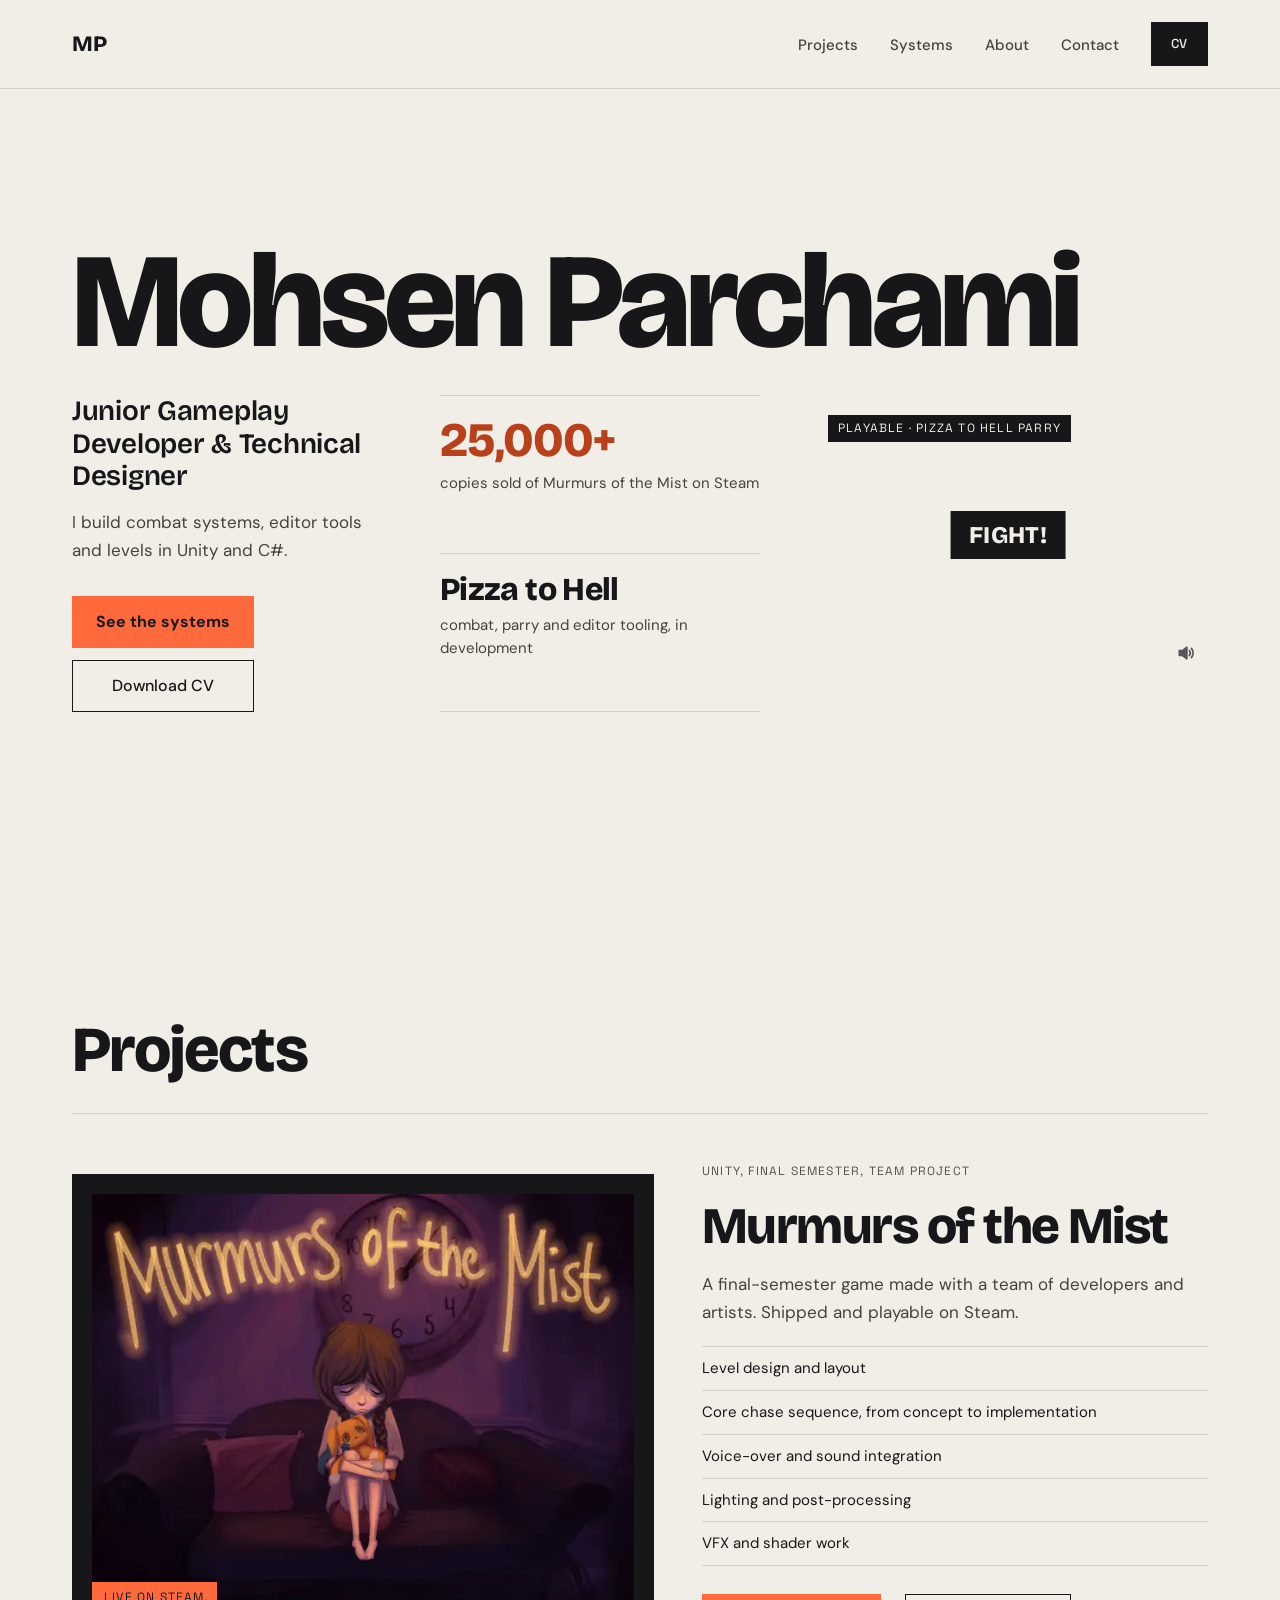
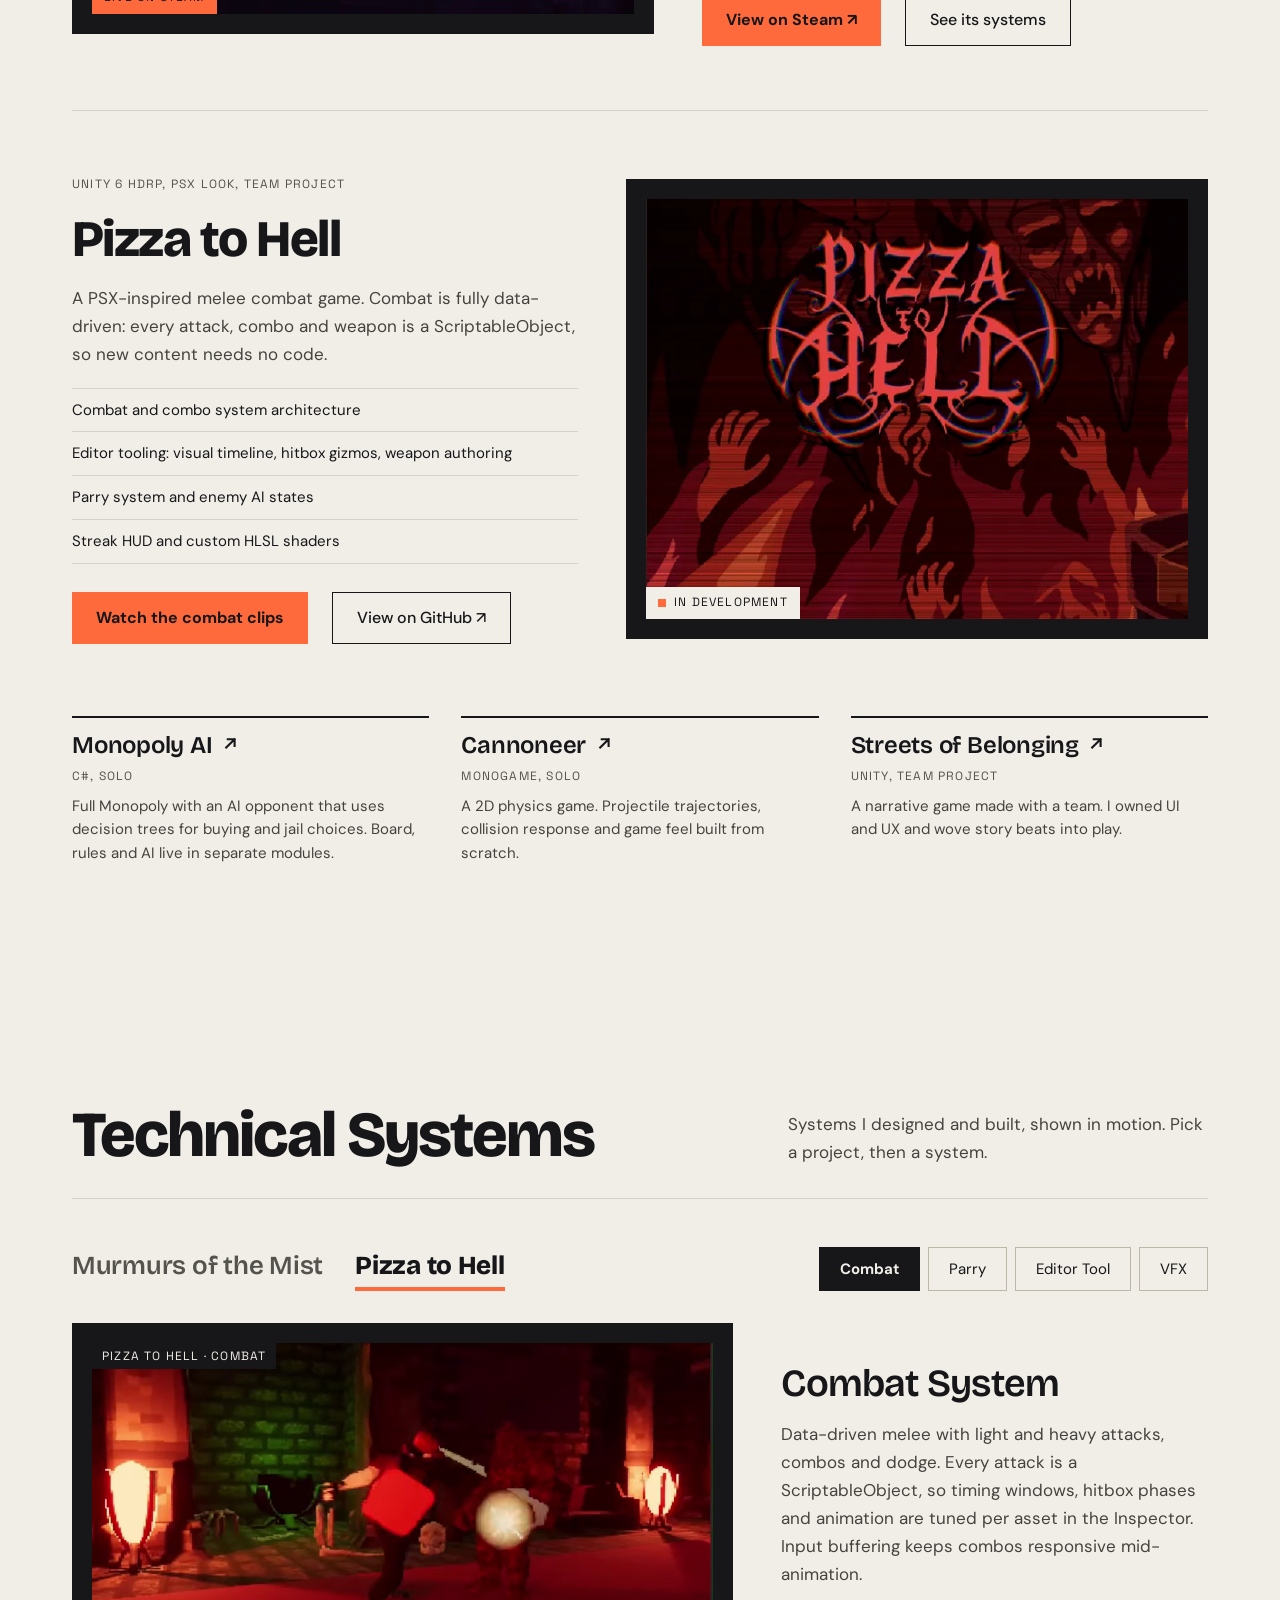
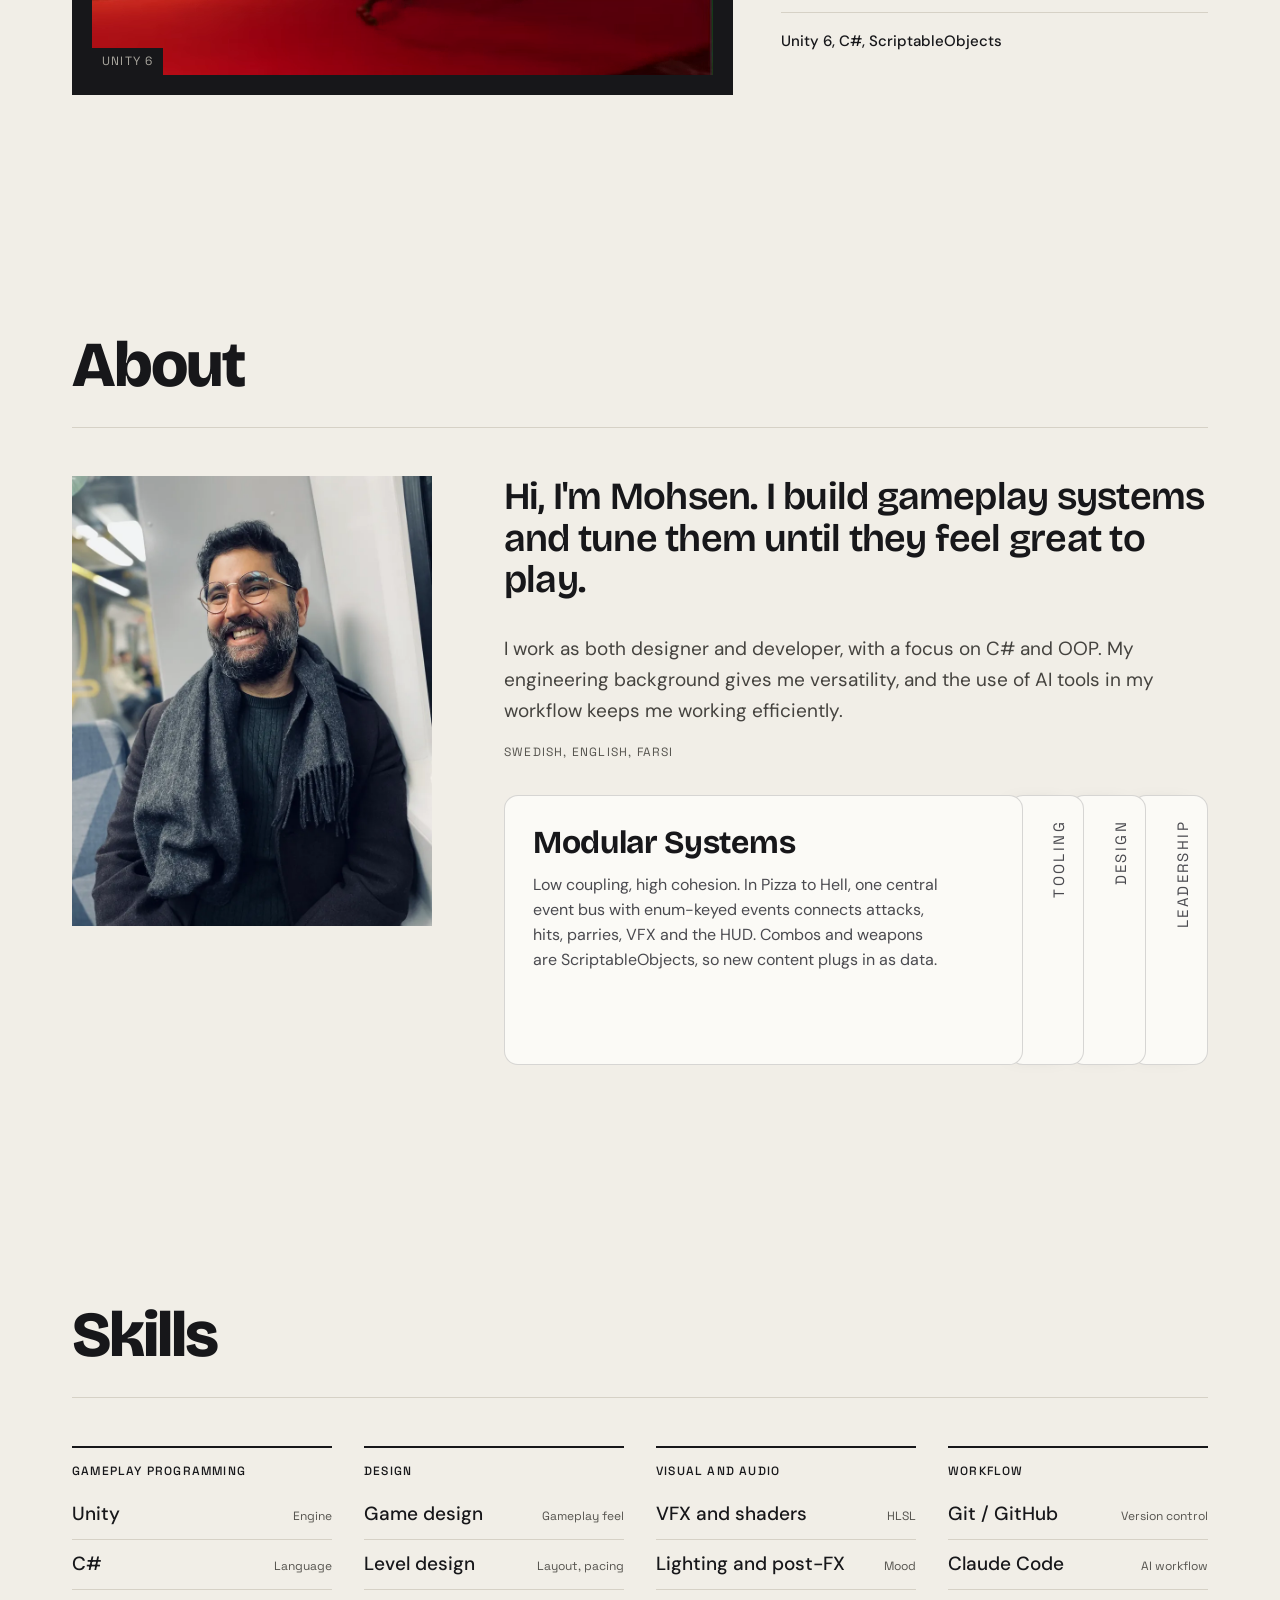
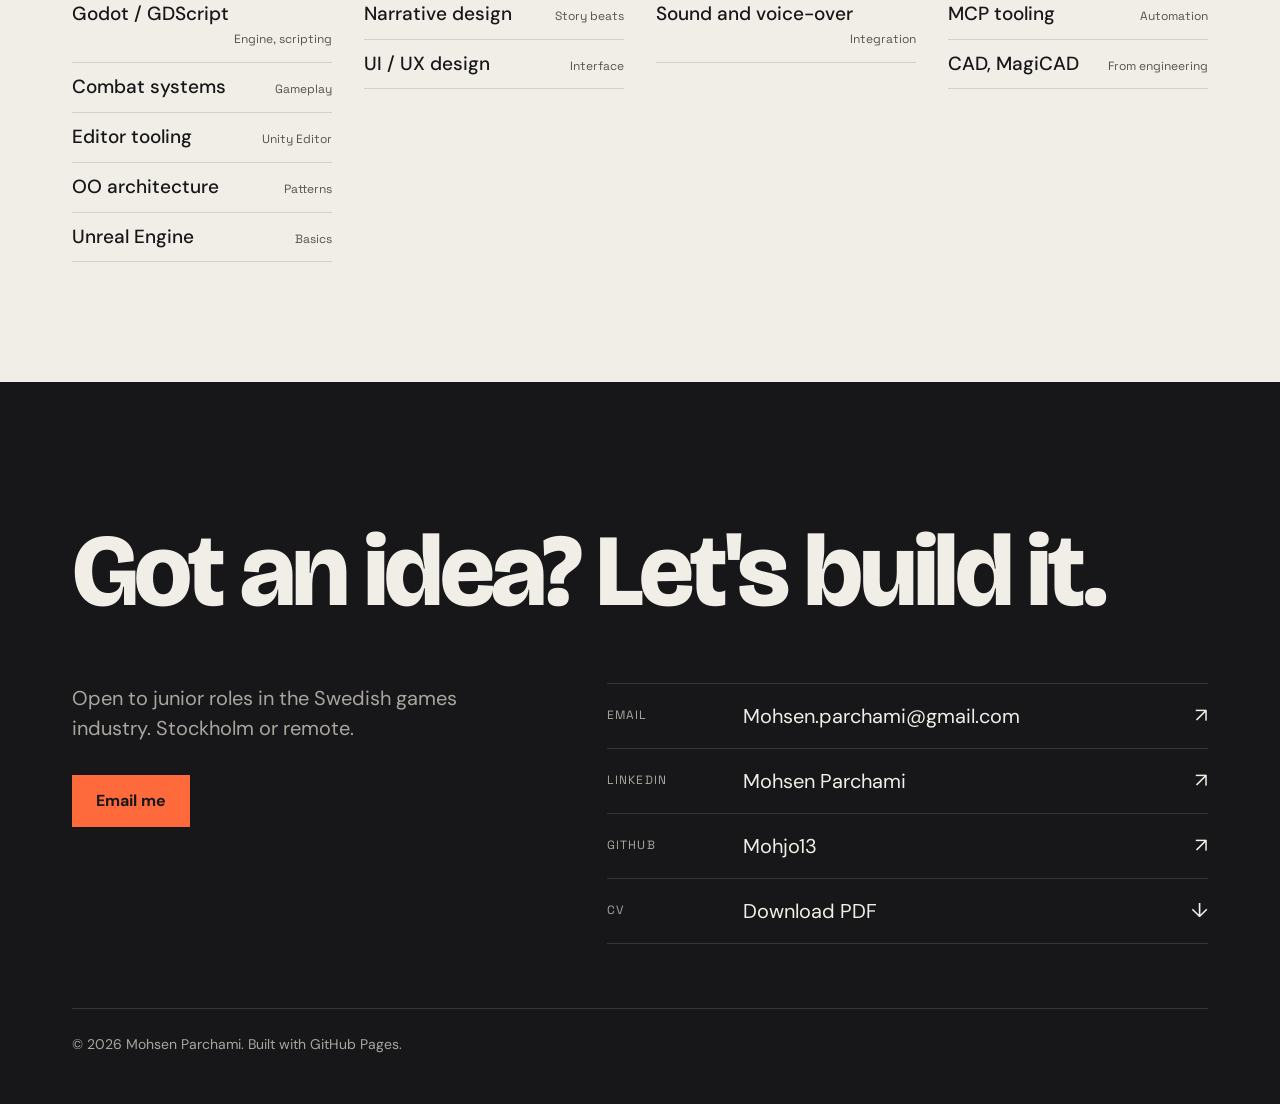
==== commit 6d501b6c: "Mobile fixes: attr cards show full text, Murmurs systems link as button, contact ninja in accent on " ====
--- a/index.html
+++ b/index.html
@@ -142,7 +142,7 @@
                         </div>
                         <div class="proj-actions">
                             <a href="https://store.steampowered.com/app/4187020/Murmurs_of_the_Mist/" target="_blank" rel="noopener" class="btn btn-primary">View on Steam &#8599;</a>
-                            <a href="#systems" class="btn-text" data-show-project="murmurs">See its systems</a>
+                            <a href="#systems" class="btn btn-outline" data-show-project="murmurs">See its systems</a>
                         </div>
                     </div>
                 </article>
@@ -507,7 +507,7 @@
     <script src="assets/js/script.js" defer></script>
     <script>window.addEventListener('DOMContentLoaded',function(){document.getElementById('year').textContent=new Date().getFullYear();});</script>
     <!-- Parry minigame: script loads only once the box is on screen -->
-    <script>(function(){var el=document.getElementById('parryGame');if(!el)return;function load(){var s=document.createElement('script');s.src='assets/js/parry-game.js';s.async=true;document.body.appendChild(s);}if(!('IntersectionObserver' in window)){load();return;}var io=new IntersectionObserver(function(e){if(e[0].isIntersecting){io.disconnect();load();}});io.observe(el);})();</script>
+    <script>(function(){var el=document.getElementById('parryGame');if(!el)return;function load(){var s=document.createElement('script');s.src='assets/js/parry-game.js';s.async=true;document.body.appendChild(s);}if(!('IntersectionObserver' in window)){load();return;}var io=new IntersectionObserver(function(e){if(e[0].isIntersecting){io.disconnect();load();}},{rootMargin:'400px 0px'});io.observe(el);})();</script>
     <!-- Contact ninja: the game's hero drops into the contact section; loads when the section nears -->
     <script>(function(){var el=document.getElementById('contact');if(!el)return;function load(){var s=document.createElement('script');s.src='assets/js/contact-ninja.js';s.async=true;document.body.appendChild(s);}if(!('IntersectionObserver' in window)){load();return;}var io=new IntersectionObserver(function(e){if(e[0].isIntersecting){io.disconnect();load();}},{rootMargin:'400px 0px'});io.observe(el);})();</script>
 </body>
--- a/assets/css/styles.css
+++ b/assets/css/styles.css
@@ -1627,12 +1627,18 @@
         display: none;
     }
 
+    /* Text row animates 0fr -> 1fr, so the open card always fits its full text. */
     .attr-card__body {
         display: grid;
         grid-template-columns: auto minmax(0, 1fr) auto;
-        grid-template-rows: minmax(44px, auto) auto;
+        grid-template-rows: minmax(44px, auto) 0fr;
         align-items: center;
         column-gap: 12px;
+        transition: grid-template-rows .45s var(--attr-ease);
+    }
+
+    .attr-card.is-open .attr-card__body {
+        grid-template-rows: minmax(44px, auto) 1fr;
     }
 
     .attr-card__label {
@@ -1660,14 +1666,14 @@
 
     .attr-card__text {
         grid-column: 1 / -1;
-        max-height: 0;
+        align-self: start;
+        min-height: 0;
         overflow: hidden;
         opacity: 0;
-        transition: max-height .45s var(--attr-ease), opacity .3s ease;
+        transition: opacity .3s ease;
     }
 
     .attr-card.is-open .attr-card__text {
-        max-height: 120px;
         opacity: 1;
     }
 }
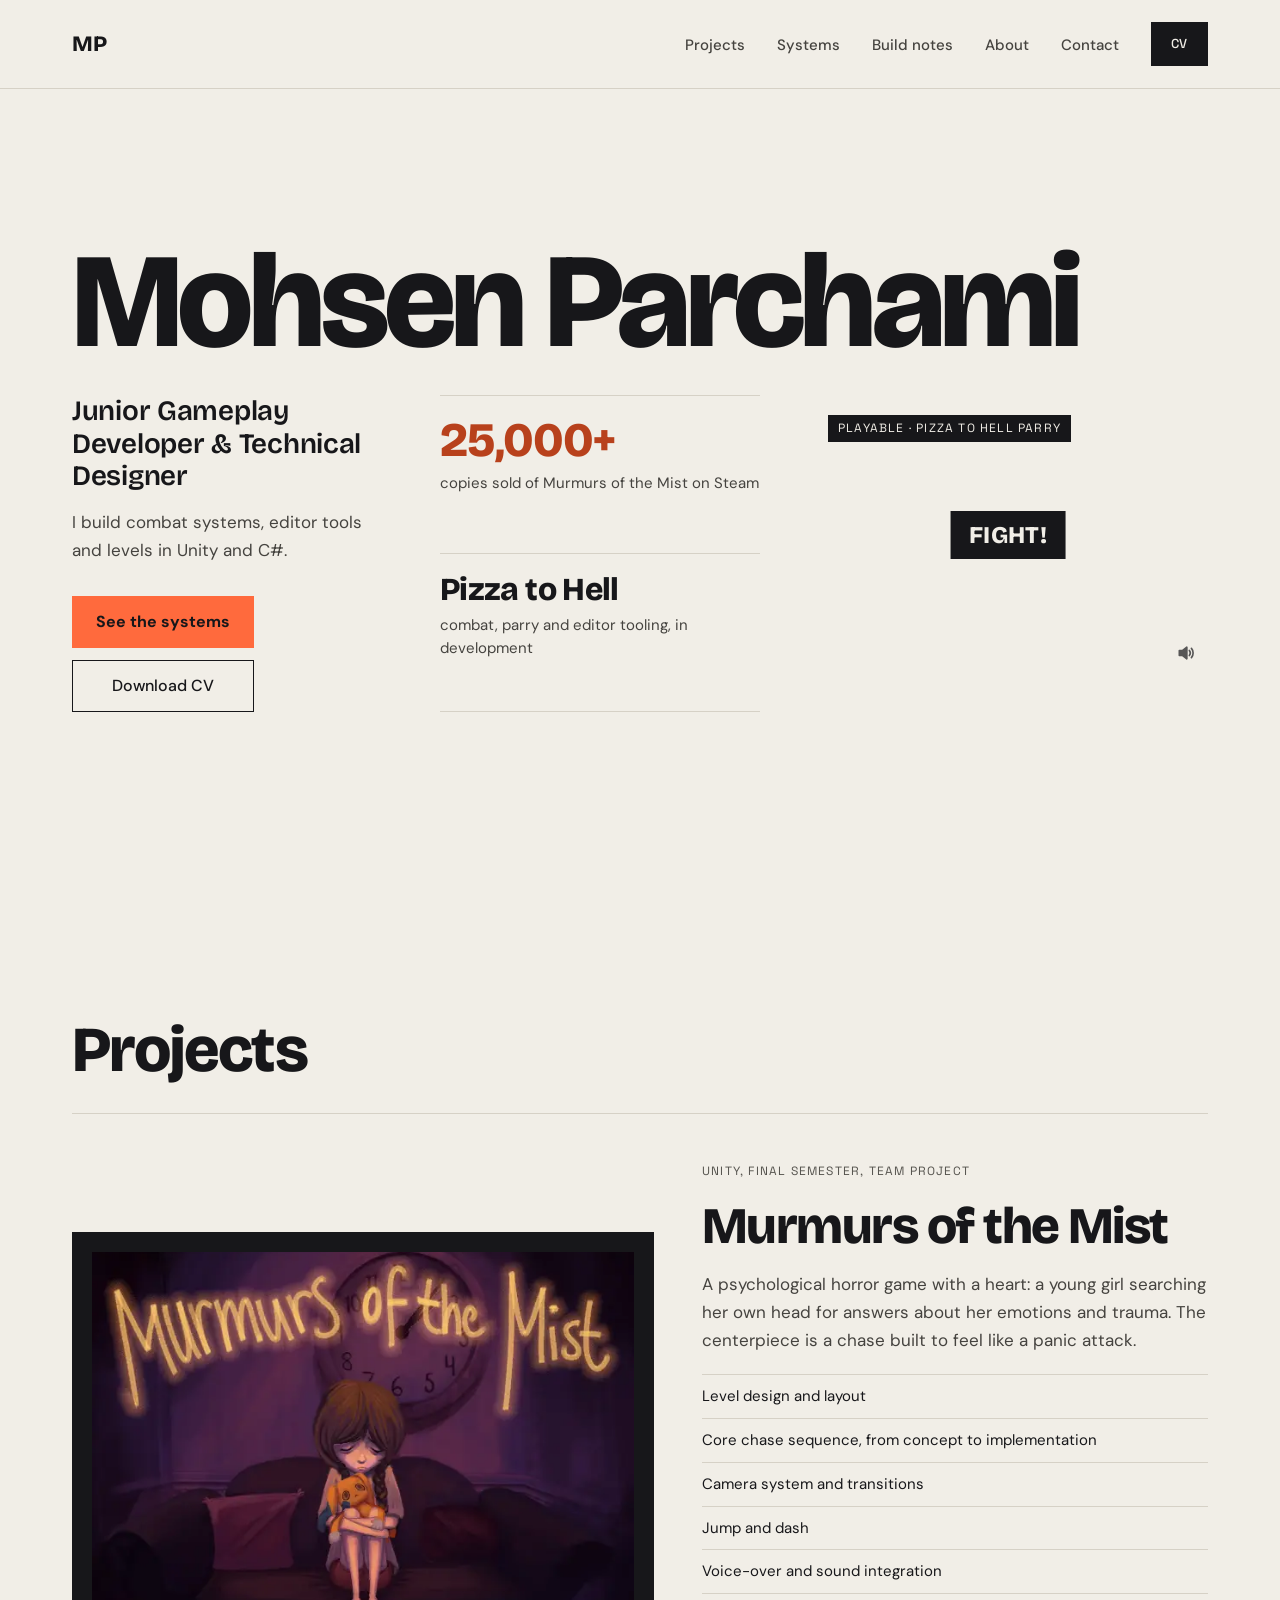
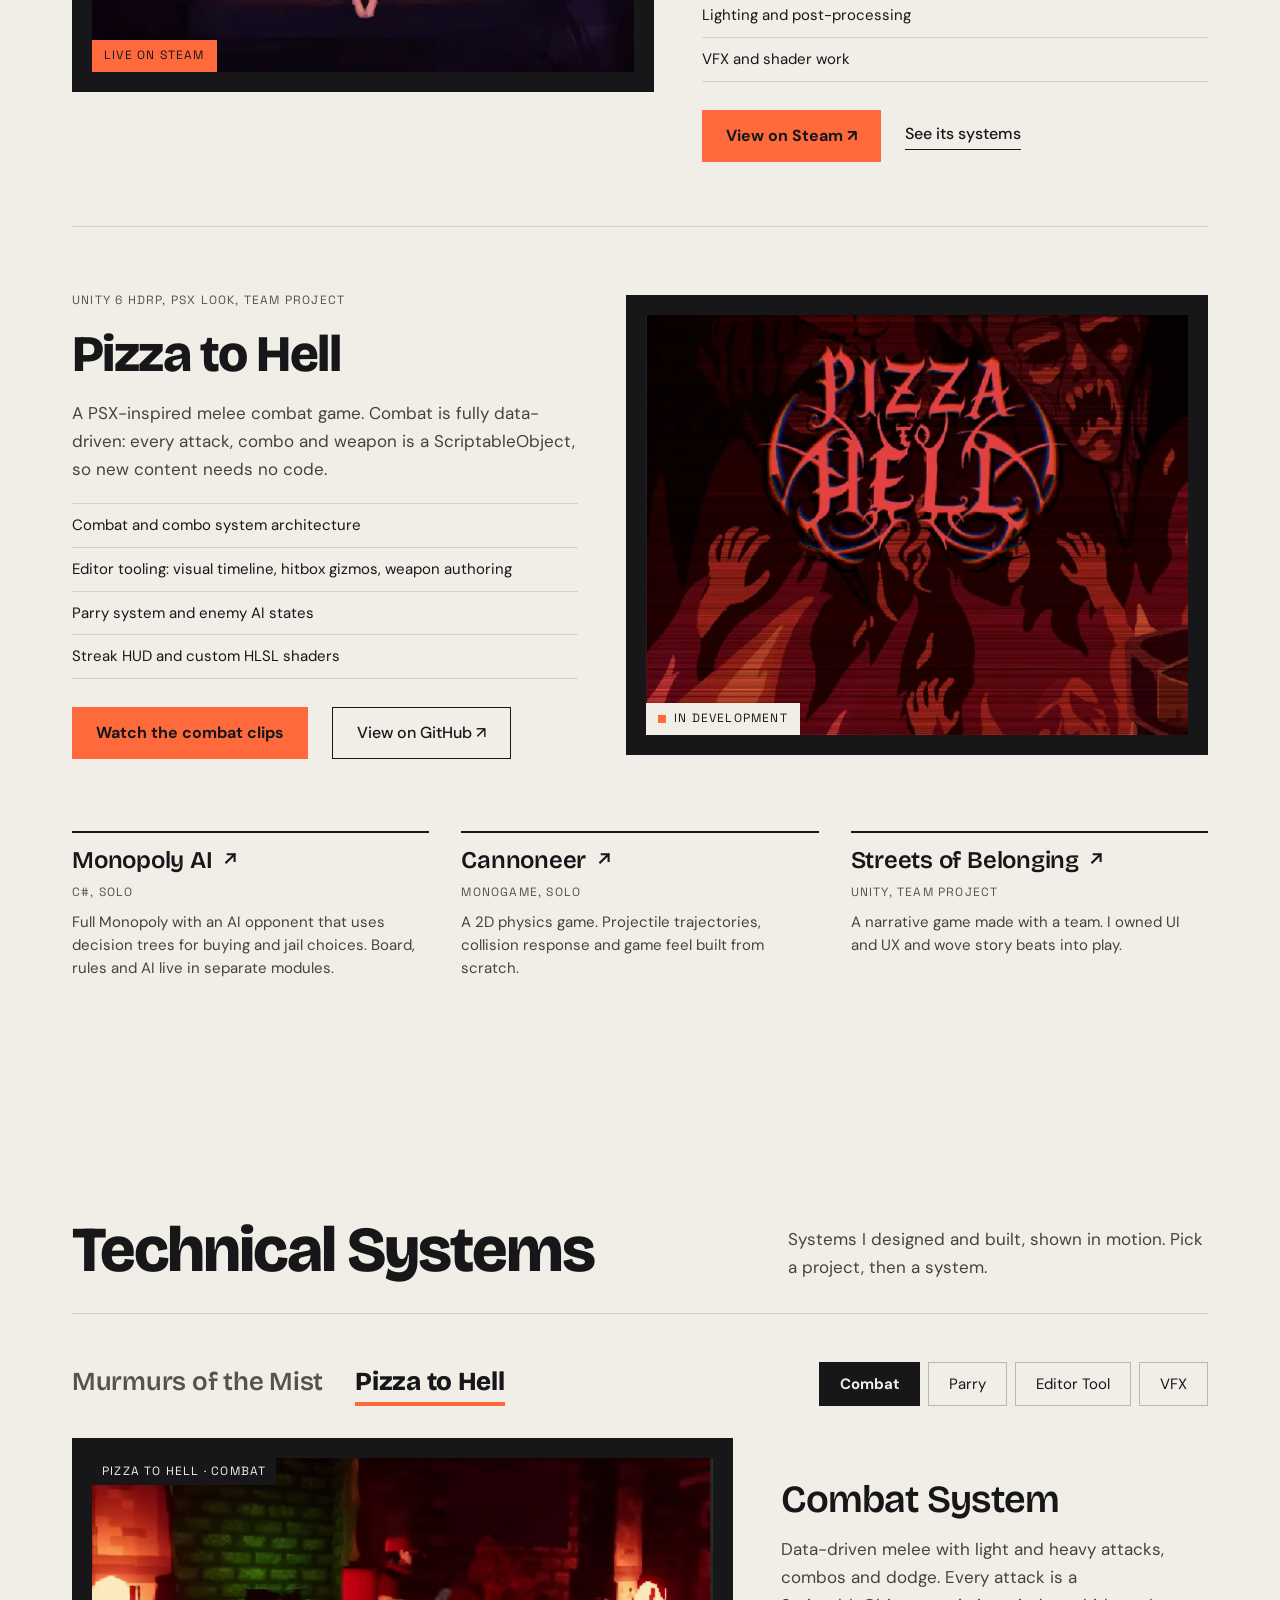
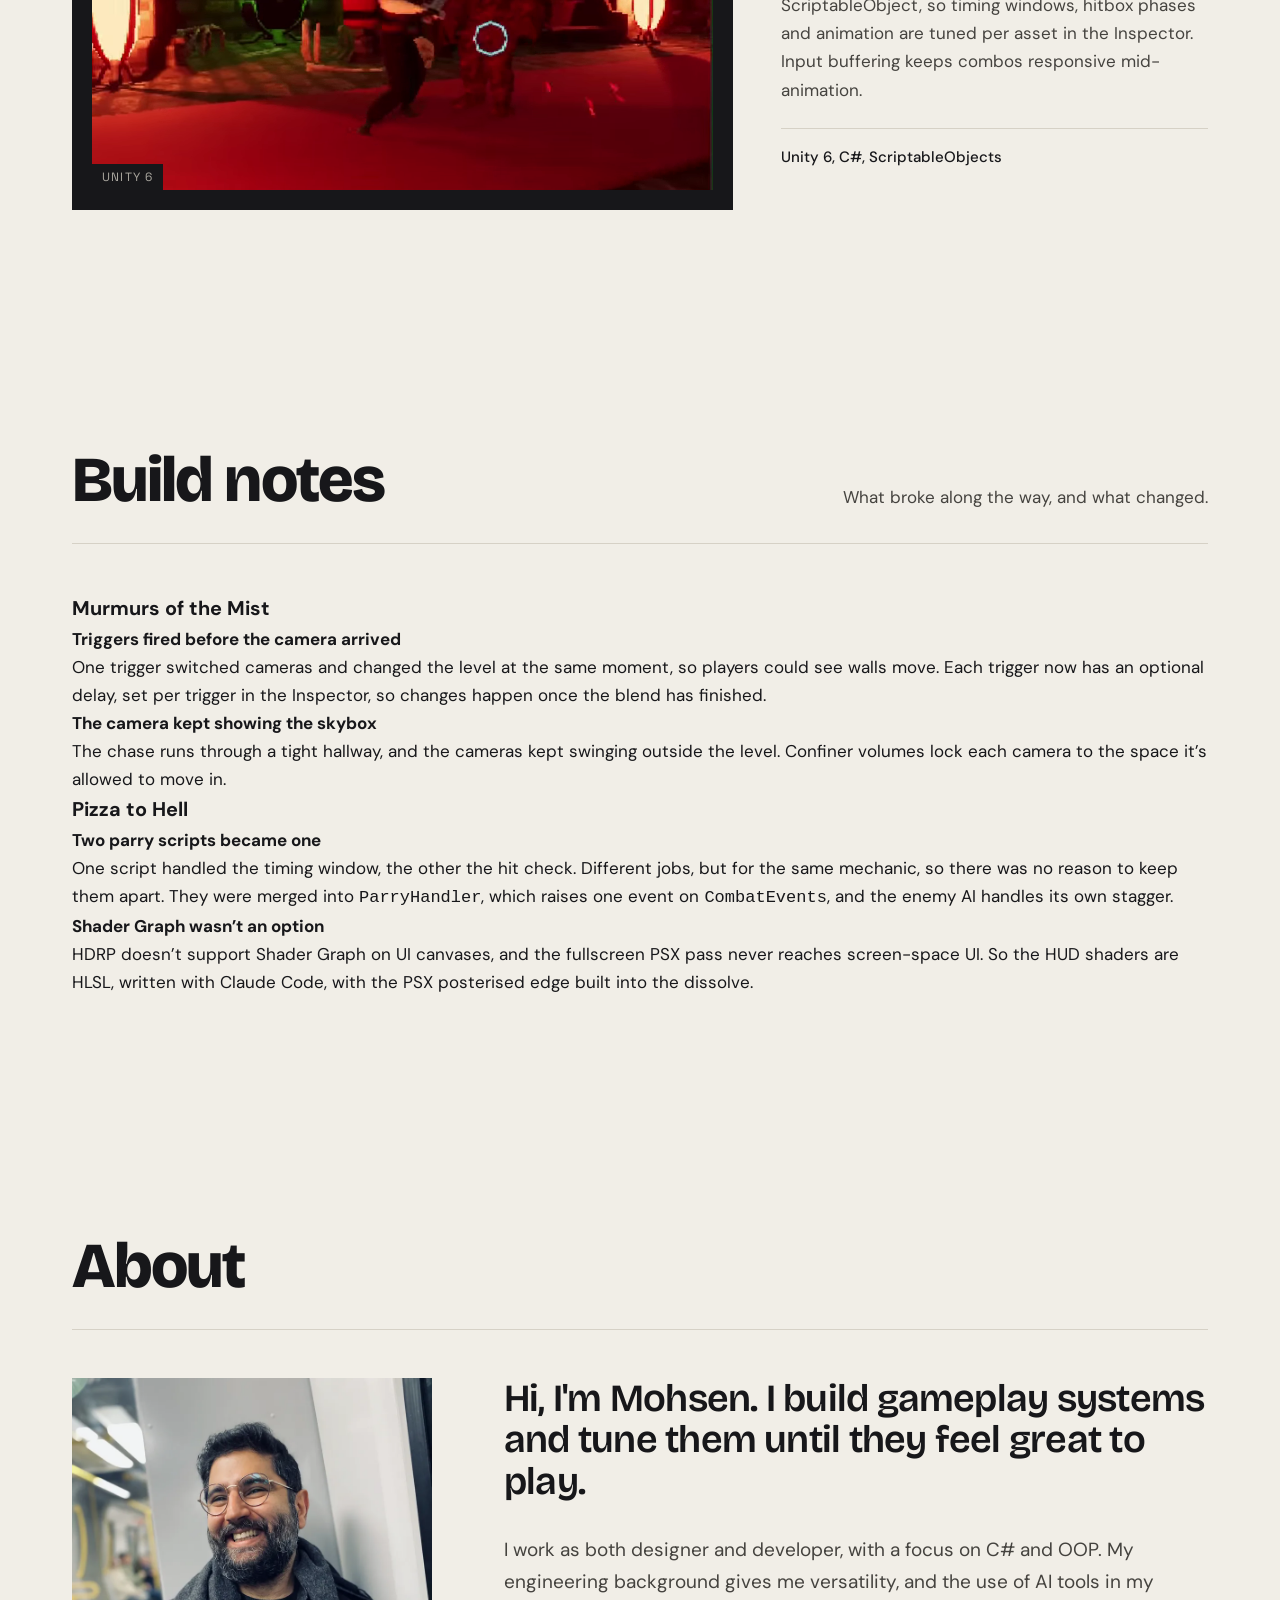
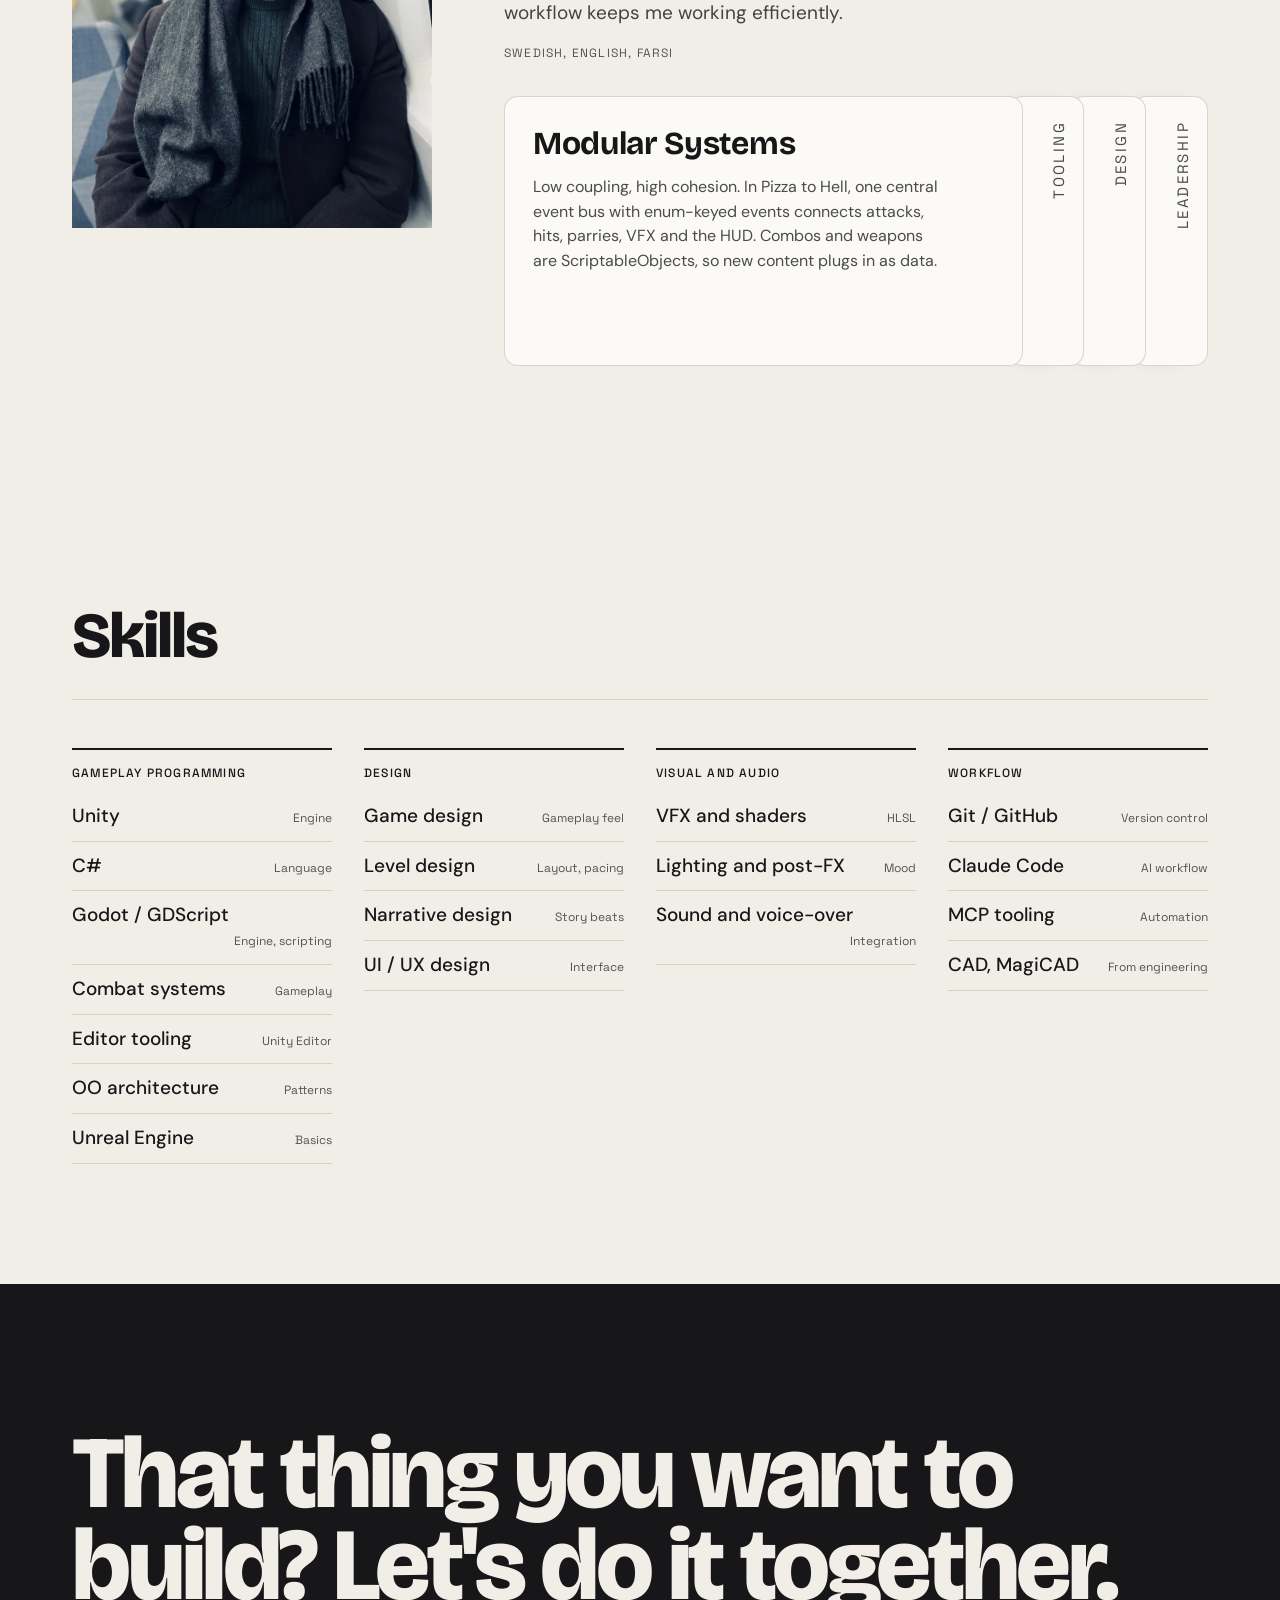
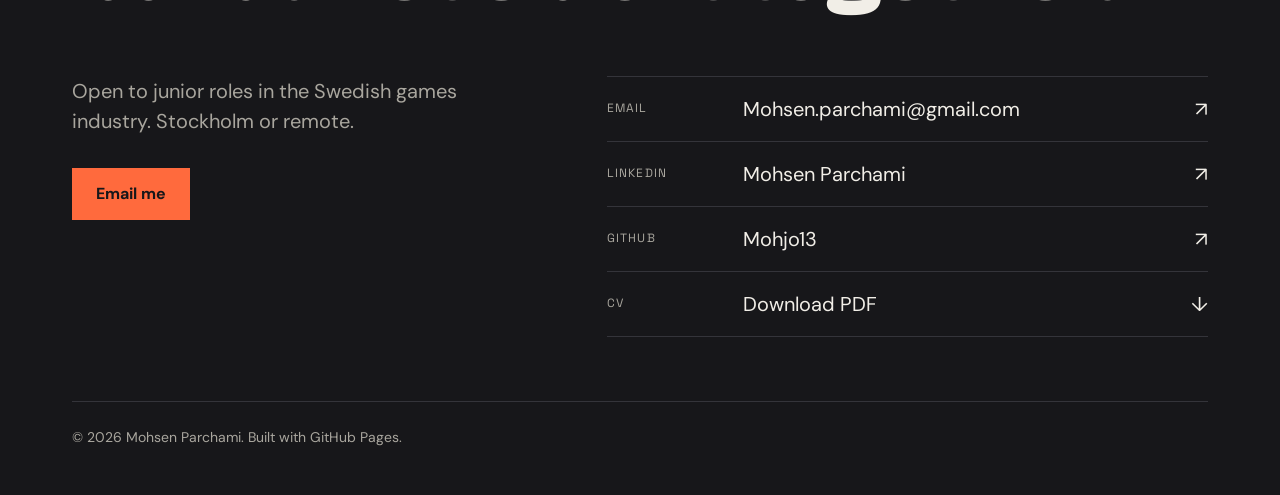
==== commit 65160fdd: "Murmurs copy rewrite, Build notes section (HTML)" ====
--- a/index.html
+++ b/index.html
@@ -38,6 +38,7 @@
             <ul class="nav-links">
                 <li><a href="#projects" class="nav-link" data-section="projects">Projects</a></li>
                 <li><a href="#systems" class="nav-link" data-section="systems">Systems</a></li>
+                <li><a href="#notes" class="nav-link" data-section="notes">Build notes</a></li>
                 <li><a href="#about" class="nav-link" data-section="about">About</a></li>
                 <li><a href="#contact" class="nav-link" data-section="contact">Contact</a></li>
             </ul>
@@ -51,6 +52,7 @@
         <div class="nav-mobile" id="navMobile">
             <a href="#projects" class="nav-mobile-link">Projects</a>
             <a href="#systems" class="nav-mobile-link">Systems</a>
+            <a href="#notes" class="nav-mobile-link">Build notes</a>
             <a href="#about" class="nav-mobile-link">About</a>
             <a href="#contact" class="nav-mobile-link">Contact</a>
         </div>
@@ -130,11 +132,13 @@
                     <div class="proj-info">
                         <p class="mono-label">Unity, final semester, team project</p>
                         <h3 class="proj-title">Murmurs of the Mist</h3>
-                        <p class="proj-desc">A final-semester game made with a team of developers and artists. Shipped and playable on Steam.</p>
+                        <p class="proj-desc">A psychological horror game with a heart: a young girl searching her own head for answers about her emotions and trauma. The centerpiece is a chase built to feel like a panic attack.</p>
                         <div class="proj-part">
                             <ul class="proj-part-list">
                                 <li>Level design and layout</li>
                                 <li>Core chase sequence, from concept to implementation</li>
+                                <li>Camera system and transitions</li>
+                                <li>Jump and dash</li>
                                 <li>Voice-over and sound integration</li>
                                 <li>Lighting and post-processing</li>
                                 <li>VFX and shader work</li>
@@ -142,7 +146,7 @@
                         </div>
                         <div class="proj-actions">
                             <a href="https://store.steampowered.com/app/4187020/Murmurs_of_the_Mist/" target="_blank" rel="noopener" class="btn btn-primary">View on Steam &#8599;</a>
-                            <a href="#systems" class="btn btn-outline" data-show-project="murmurs">See its systems</a>
+                            <a href="#systems" class="btn-text" data-show-project="murmurs">See its systems</a>
                         </div>
                     </div>
                 </article>
@@ -231,7 +235,7 @@
                     </figure>
                     <div class="sys-content">
                         <h3 class="sys-title">Camera System</h3>
-                        <p class="sys-desc">A dynamic camera that shifts angle to build tension and point the player at threats. Smooth transitions keep the flow cinematic, and each level tunes the behaviour to its own layout and pacing.</p>
+                        <p class="sys-desc">Several Cinemachine cameras, run by one handler script. Trigger zones hand the game to a Timeline, and each blend between front, side and back views is tuned by hand, so walls close and new hazards appear only once the camera is in place. The monster stays hidden, apart from dark fragments when it gets too close.</p>
                         <div class="sys-stack">
                             <p class="sys-stack-line">Unity, C#</p>
                         </div>
@@ -245,7 +249,7 @@
                     </figure>
                     <div class="sys-content">
                         <h3 class="sys-title">Movement Mechanics</h3>
-                        <p class="sys-desc">Fast, responsive traversal with a directional dash for repositioning, clearing gaps and keeping momentum under pressure. Speed, timing and cooldown are all exposed for tuning.</p>
+                        <p class="sys-desc">Jump and dash; the rest was a team effort. No UI explains the dash, just a short tip, a sound, a flash and a cooldown ring at the player&#8217;s feet. Playtests killed the first, timing-based version, so it became a plain tunable cooldown. In the glue section the dash is disabled while the monster closes in, timed so the player breaks free just in time.</p>
                         <div class="sys-stack">
                             <p class="sys-stack-line">Unity, C#</p>
                         </div>
@@ -259,7 +263,7 @@
                     </figure>
                     <div class="sys-content">
                         <h3 class="sys-title">Shaders</h3>
-                        <p class="sys-desc">Cooldown feedback drawn by shaders instead of UI, reflective and refractive materials that distort what sits behind them, and ripples that react as the player moves through liquid.</p>
+                        <p class="sys-desc">All Shader Graph. The dash cooldown is a ring that fills around the player&#8217;s feet, wired straight to the dash values. Glass bottles refract what&#8217;s behind them, and marbles roll by with reflective surfaces. The standout is the glue, which ripples around the player and follows them while they&#8217;re stuck. Simple, but it stuck with players.</p>
                         <div class="sys-stack">
                             <p class="sys-stack-line">Unity, Shaders</p>
                         </div>
@@ -273,7 +277,7 @@
                     </figure>
                     <div class="sys-content">
                         <h3 class="sys-title">Lights and Post Production</h3>
-                        <p class="sys-desc">Lighting that carries the mood through controlled light, shadow and colour. Grading, exposure and bloom add depth and atmosphere.</p>
+                        <p class="sys-desc">Eerie, not just dark: a darker blue baked directional light under red local lights, blending into purple. Warm set-piece lights pull the player toward clues and puzzles. In the chase, the drawer&#8217;s toys light the way, and a flashlight throws the monster&#8217;s shadow on the wall before the monster arrives, gaining on the player&#8217;s shadow. A green light marks the exit.</p>
                         <div class="sys-stack">
                             <p class="sys-stack-line">Unity, Post-processing</p>
                         </div>
@@ -331,11 +335,49 @@
                     </figure>
                     <div class="sys-content">
                         <h3 class="sys-title">Streak HUD and Shaders</h3>
-                        <p class="sys-desc">A combo streak HUD where attack icons fly into a row and combo names dissolve out, using a dissolve shader written in HLSL. The panel glow is hand-written too, since HDRP blocks Shader Graph on Canvas.</p>
+                        <p class="sys-desc">A combo streak HUD where attack icons fly into a row and combo names dissolve out, using a dissolve shader written in HLSL. The panel glow is HLSL too, since HDRP blocks Shader Graph on Canvas.</p>
                         <div class="sys-stack">
                             <p class="sys-stack-line">HLSL, TextMesh Pro SDF</p>
                         </div>
                     </div>
+                </div>
+            </div>
+        </div>
+    </section>
+
+    <!-- BUILD NOTES -->
+    <section id="notes" class="section reveal">
+        <div class="container">
+            <div class="section-head">
+                <div class="section-head-title">
+                    <h2 class="section-h2">Build notes</h2>
+                </div>
+                <p class="section-head-text">What broke along the way, and what changed.</p>
+            </div>
+            <div class="notes-group">
+                <h3 class="notes-project">Murmurs of the Mist</h3>
+                <div class="notes-grid">
+                    <article class="note">
+                        <h4 class="note-title">Triggers fired before the camera arrived</h4>
+                        <p class="note-text">One trigger switched cameras and changed the level at the same moment, so players could see walls move. Each trigger now has an optional delay, set per trigger in the Inspector, so changes happen once the blend has finished.</p>
+                    </article>
+                    <article class="note">
+                        <h4 class="note-title">The camera kept showing the skybox</h4>
+                        <p class="note-text">The chase runs through a tight hallway, and the cameras kept swinging outside the level. Confiner volumes lock each camera to the space it&#8217;s allowed to move in.</p>
+                    </article>
+                </div>
+            </div>
+            <div class="notes-group">
+                <h3 class="notes-project">Pizza to Hell</h3>
+                <div class="notes-grid">
+                    <article class="note">
+                        <h4 class="note-title">Two parry scripts became one</h4>
+                        <p class="note-text">One script handled the timing window, the other the hit check. Different jobs, but for the same mechanic, so there was no reason to keep them apart. They were merged into <code>ParryHandler</code>, which raises one event on <code>CombatEvents</code>, and the enemy AI handles its own stagger.</p>
+                    </article>
+                    <article class="note">
+                        <h4 class="note-title">Shader Graph wasn&#8217;t an option</h4>
+                        <p class="note-text">HDRP doesn&#8217;t support Shader Graph on UI canvases, and the fullscreen PSX pass never reaches screen-space UI. So the HUD shaders are HLSL, written with Claude Code, with the PSX posterised edge built into the dissolve.</p>
+                    </article>
                 </div>
             </div>
         </div>
@@ -461,7 +503,7 @@
     <!-- CONTACT -->
     <footer id="contact">
         <div class="container">
-            <h2 class="contact-title">Got an idea? Let's build it.</h2>
+            <h2 class="contact-title">That thing you want to build? Let's do it together.</h2>
             <div class="contact-grid">
                 <div class="contact-intro">
                     <p>Open to junior roles in the Swedish games industry. Stockholm or remote.</p>
@@ -507,7 +549,7 @@
     <script src="assets/js/script.js" defer></script>
     <script>window.addEventListener('DOMContentLoaded',function(){document.getElementById('year').textContent=new Date().getFullYear();});</script>
     <!-- Parry minigame: script loads only once the box is on screen -->
-    <script>(function(){var el=document.getElementById('parryGame');if(!el)return;function load(){var s=document.createElement('script');s.src='assets/js/parry-game.js';s.async=true;document.body.appendChild(s);}if(!('IntersectionObserver' in window)){load();return;}var io=new IntersectionObserver(function(e){if(e[0].isIntersecting){io.disconnect();load();}},{rootMargin:'400px 0px'});io.observe(el);})();</script>
+    <script>(function(){var el=document.getElementById('parryGame');if(!el)return;function load(){var s=document.createElement('script');s.src='assets/js/parry-game.js';s.async=true;document.body.appendChild(s);}if(!('IntersectionObserver' in window)){load();return;}var io=new IntersectionObserver(function(e){if(e[0].isIntersecting){io.disconnect();load();}});io.observe(el);})();</script>
     <!-- Contact ninja: the game's hero drops into the contact section; loads when the section nears -->
     <script>(function(){var el=document.getElementById('contact');if(!el)return;function load(){var s=document.createElement('script');s.src='assets/js/contact-ninja.js';s.async=true;document.body.appendChild(s);}if(!('IntersectionObserver' in window)){load();return;}var io=new IntersectionObserver(function(e){if(e[0].isIntersecting){io.disconnect();load();}},{rootMargin:'400px 0px'});io.observe(el);})();</script>
 </body>
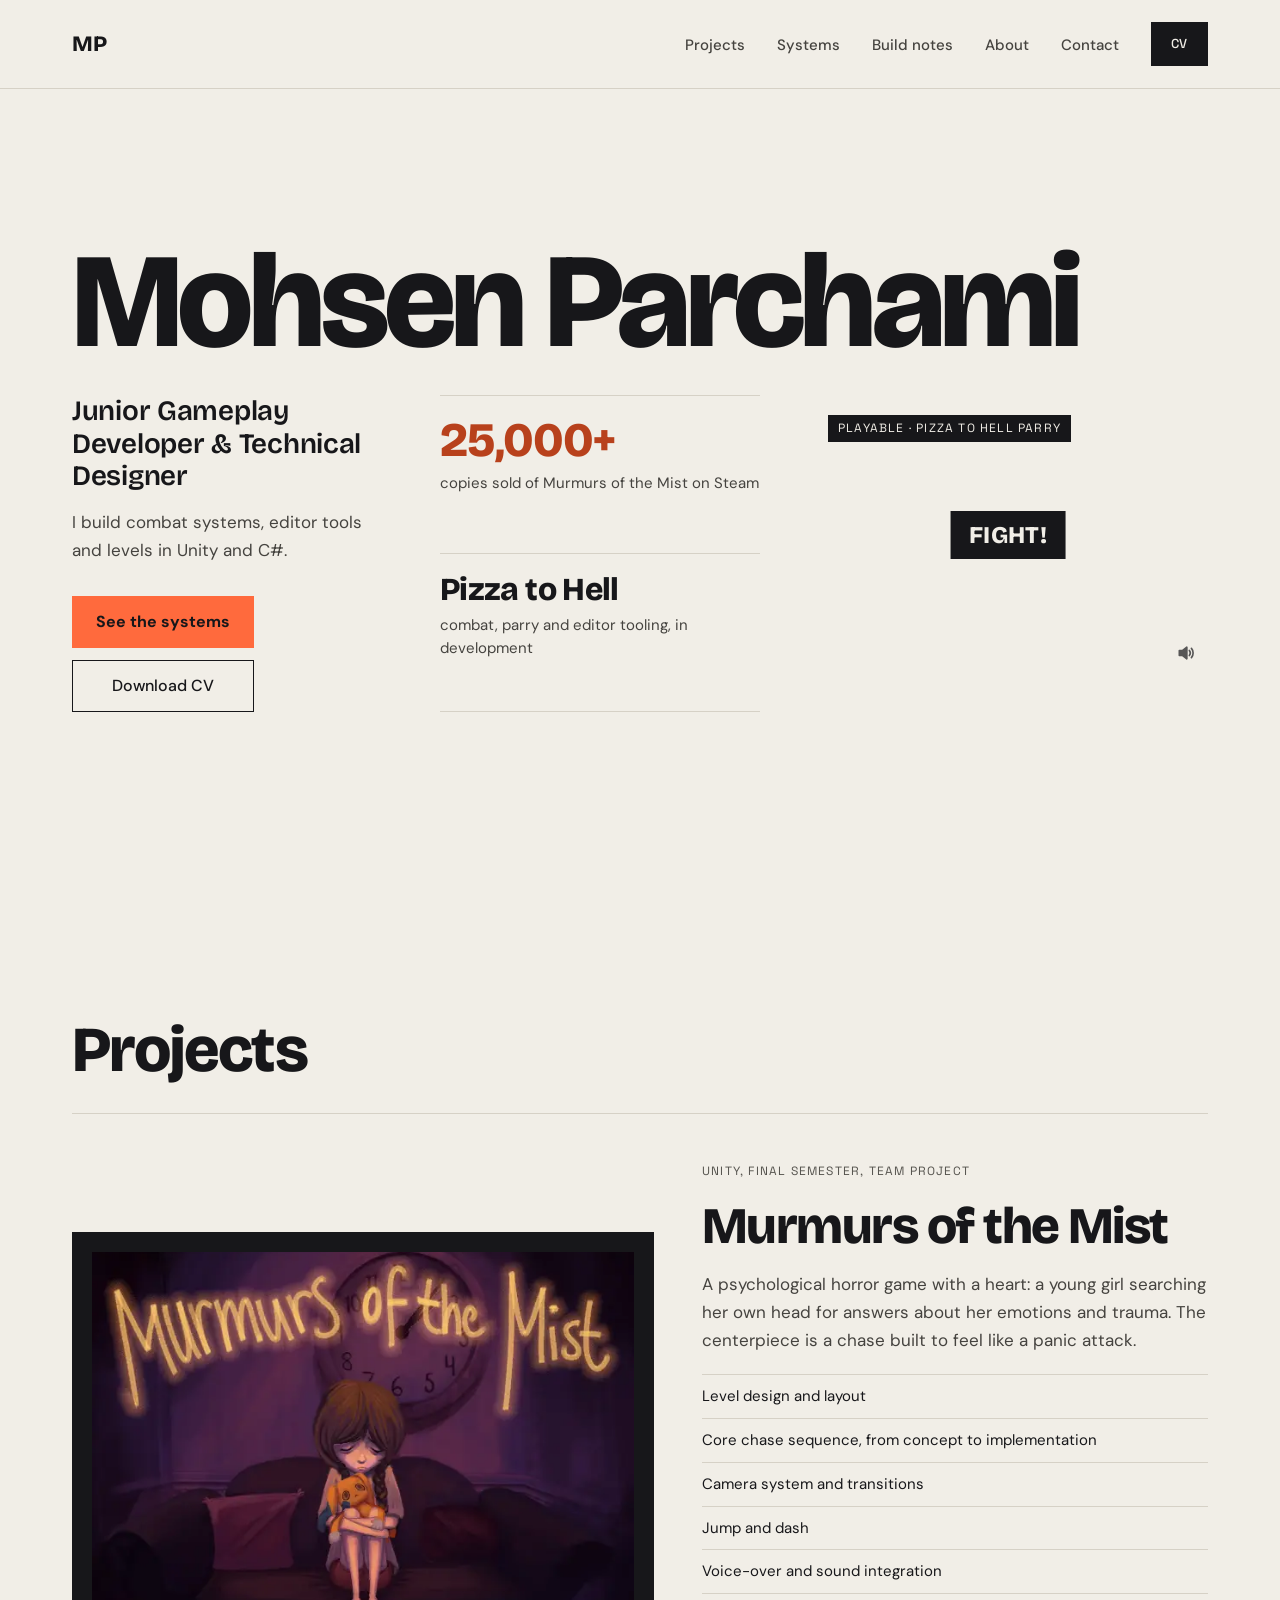
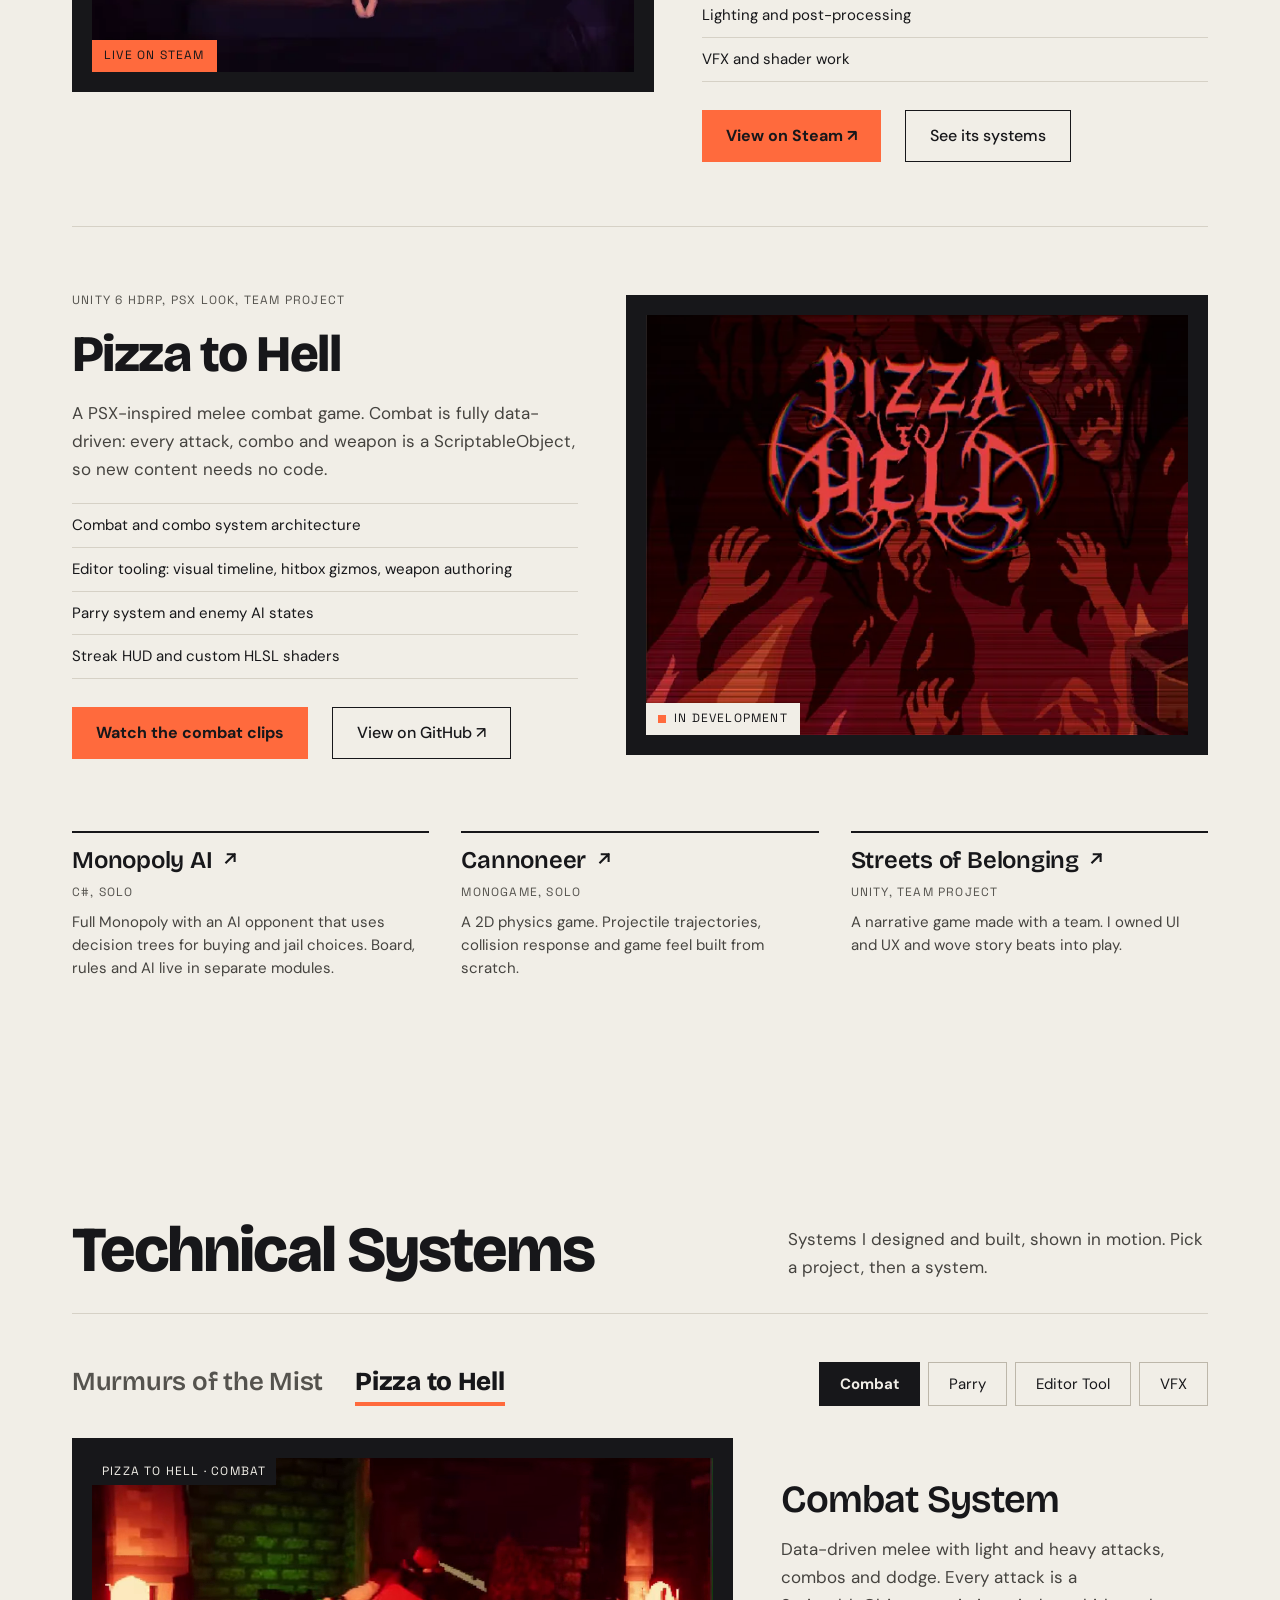
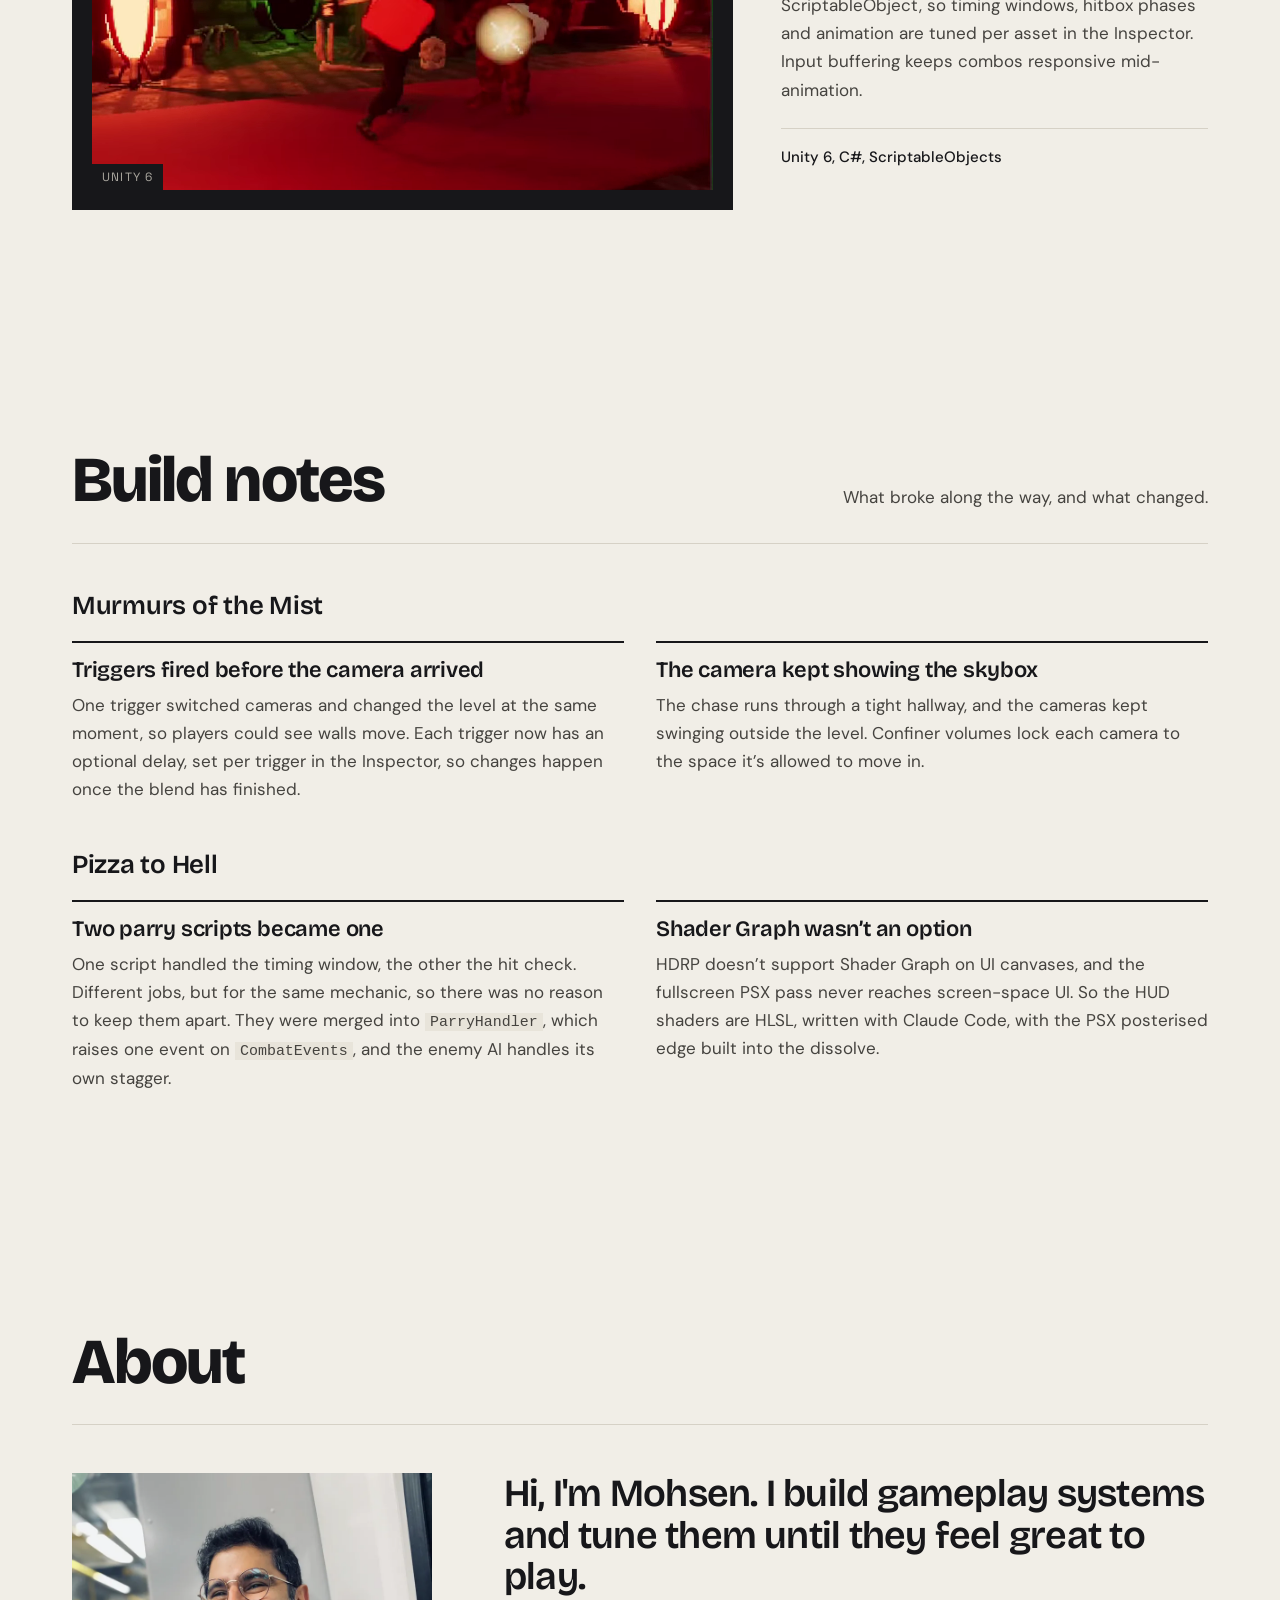
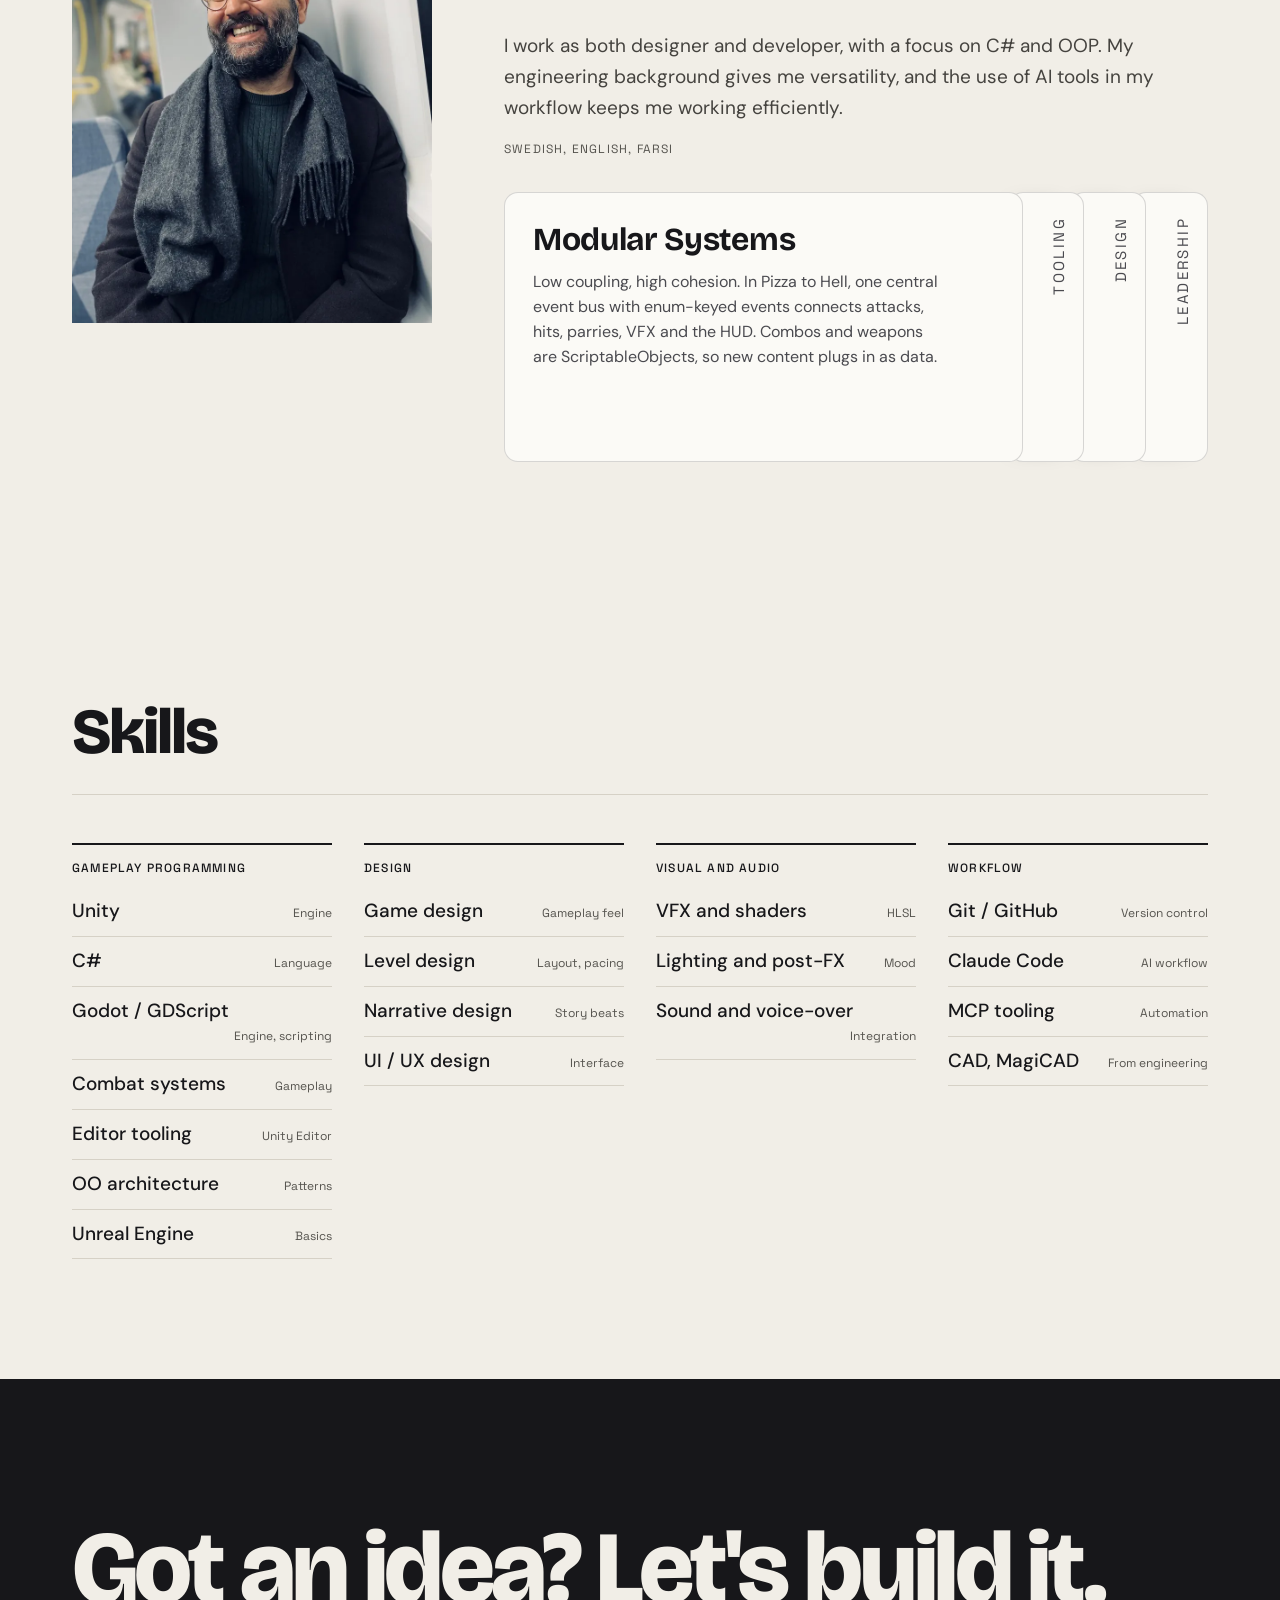
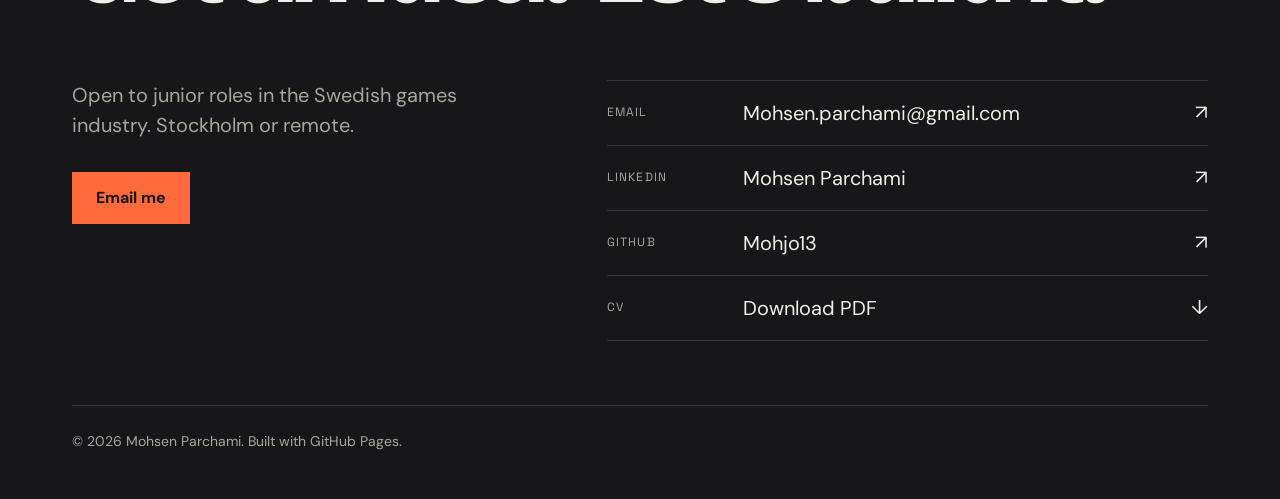
==== commit c863d5e5: "Merge pull request #4 from Mohjo13/content-cleanup Content cleanup" ====
--- a/index.html
+++ b/index.html
@@ -146,7 +146,7 @@
                         </div>
                         <div class="proj-actions">
                             <a href="https://store.steampowered.com/app/4187020/Murmurs_of_the_Mist/" target="_blank" rel="noopener" class="btn btn-primary">View on Steam &#8599;</a>
-                            <a href="#systems" class="btn-text" data-show-project="murmurs">See its systems</a>
+                            <a href="#systems" class="btn btn-outline" data-show-project="murmurs">See its systems</a>
                         </div>
                     </div>
                 </article>
@@ -503,7 +503,7 @@
     <!-- CONTACT -->
     <footer id="contact">
         <div class="container">
-            <h2 class="contact-title">That thing you want to build? Let's do it together.</h2>
+            <h2 class="contact-title">Got an idea? Let's build it.</h2>
             <div class="contact-grid">
                 <div class="contact-intro">
                     <p>Open to junior roles in the Swedish games industry. Stockholm or remote.</p>
@@ -549,7 +549,7 @@
     <script src="assets/js/script.js" defer></script>
     <script>window.addEventListener('DOMContentLoaded',function(){document.getElementById('year').textContent=new Date().getFullYear();});</script>
     <!-- Parry minigame: script loads only once the box is on screen -->
-    <script>(function(){var el=document.getElementById('parryGame');if(!el)return;function load(){var s=document.createElement('script');s.src='assets/js/parry-game.js';s.async=true;document.body.appendChild(s);}if(!('IntersectionObserver' in window)){load();return;}var io=new IntersectionObserver(function(e){if(e[0].isIntersecting){io.disconnect();load();}});io.observe(el);})();</script>
+    <script>(function(){var el=document.getElementById('parryGame');if(!el)return;function load(){var s=document.createElement('script');s.src='assets/js/parry-game.js';s.async=true;document.body.appendChild(s);}if(!('IntersectionObserver' in window)){load();return;}var io=new IntersectionObserver(function(e){if(e[0].isIntersecting){io.disconnect();load();}},{rootMargin:'400px 0px'});io.observe(el);})();</script>
     <!-- Contact ninja: the game's hero drops into the contact section; loads when the section nears -->
     <script>(function(){var el=document.getElementById('contact');if(!el)return;function load(){var s=document.createElement('script');s.src='assets/js/contact-ninja.js';s.async=true;document.body.appendChild(s);}if(!('IntersectionObserver' in window)){load();return;}var io=new IntersectionObserver(function(e){if(e[0].isIntersecting){io.disconnect();load();}},{rootMargin:'400px 0px'});io.observe(el);})();</script>
 </body>
--- a/assets/css/styles.css
+++ b/assets/css/styles.css
@@ -1168,6 +1168,61 @@
     flex-shrink: 0;
 }
 
+/* #region Build notes */
+.notes-group + .notes-group {
+    margin-top: var(--sp-12);
+}
+
+.notes-project {
+    margin-bottom: var(--sp-5);
+    font-family: var(--font-display);
+    font-size: 26px;
+    font-weight: 600;
+    line-height: 1.1;
+    letter-spacing: -0.01em;
+}
+
+.notes-grid {
+    display: grid;
+    grid-template-columns: repeat(2, minmax(0, 1fr));
+    gap: var(--sp-8);
+}
+
+.note {
+    display: flex;
+    flex-direction: column;
+    gap: var(--sp-2);
+    padding-top: 14px;
+    border-top: 2px solid var(--ink);
+}
+
+.note-title {
+    font-family: var(--font-display);
+    font-size: 22px;
+    font-weight: 600;
+    line-height: 1.2;
+    letter-spacing: -0.01em;
+}
+
+.note-text {
+    color: var(--text-body);
+}
+
+    .note-text code {
+        font-family: ui-monospace, SFMono-Regular, Menlo, Consolas, monospace;
+        font-size: 0.88em;
+        padding: 1px 5px;
+        background: var(--paper-2);
+        overflow-wrap: anywhere;
+    }
+
+@media (max-width: 900px) {
+    .notes-grid {
+        grid-template-columns: minmax(0, 1fr);
+    }
+}
+/* #endregion */
+
 /* ── SCROLL REVEAL ────────────────────────────────────────── */
 /* opacity + 12px translateY, 400ms ease-out, stagger capped at 3 items */
 .reveal {
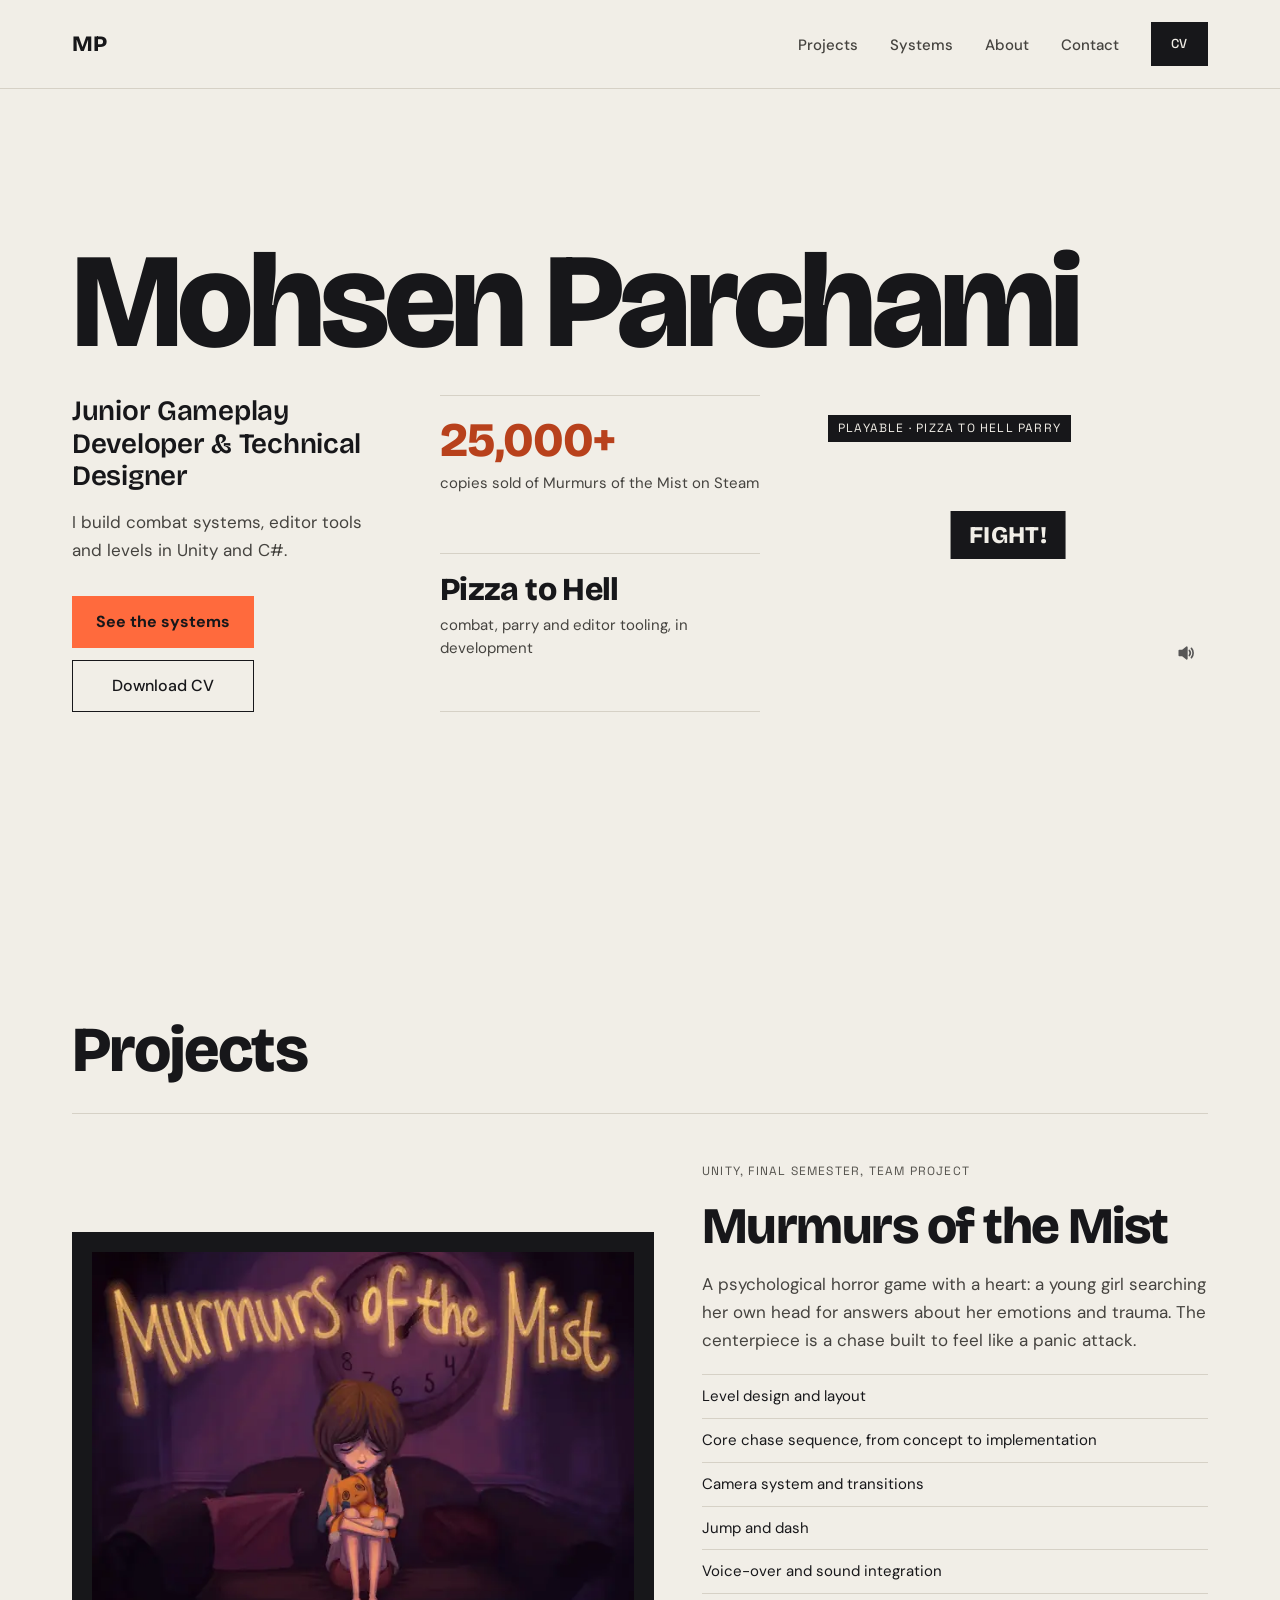
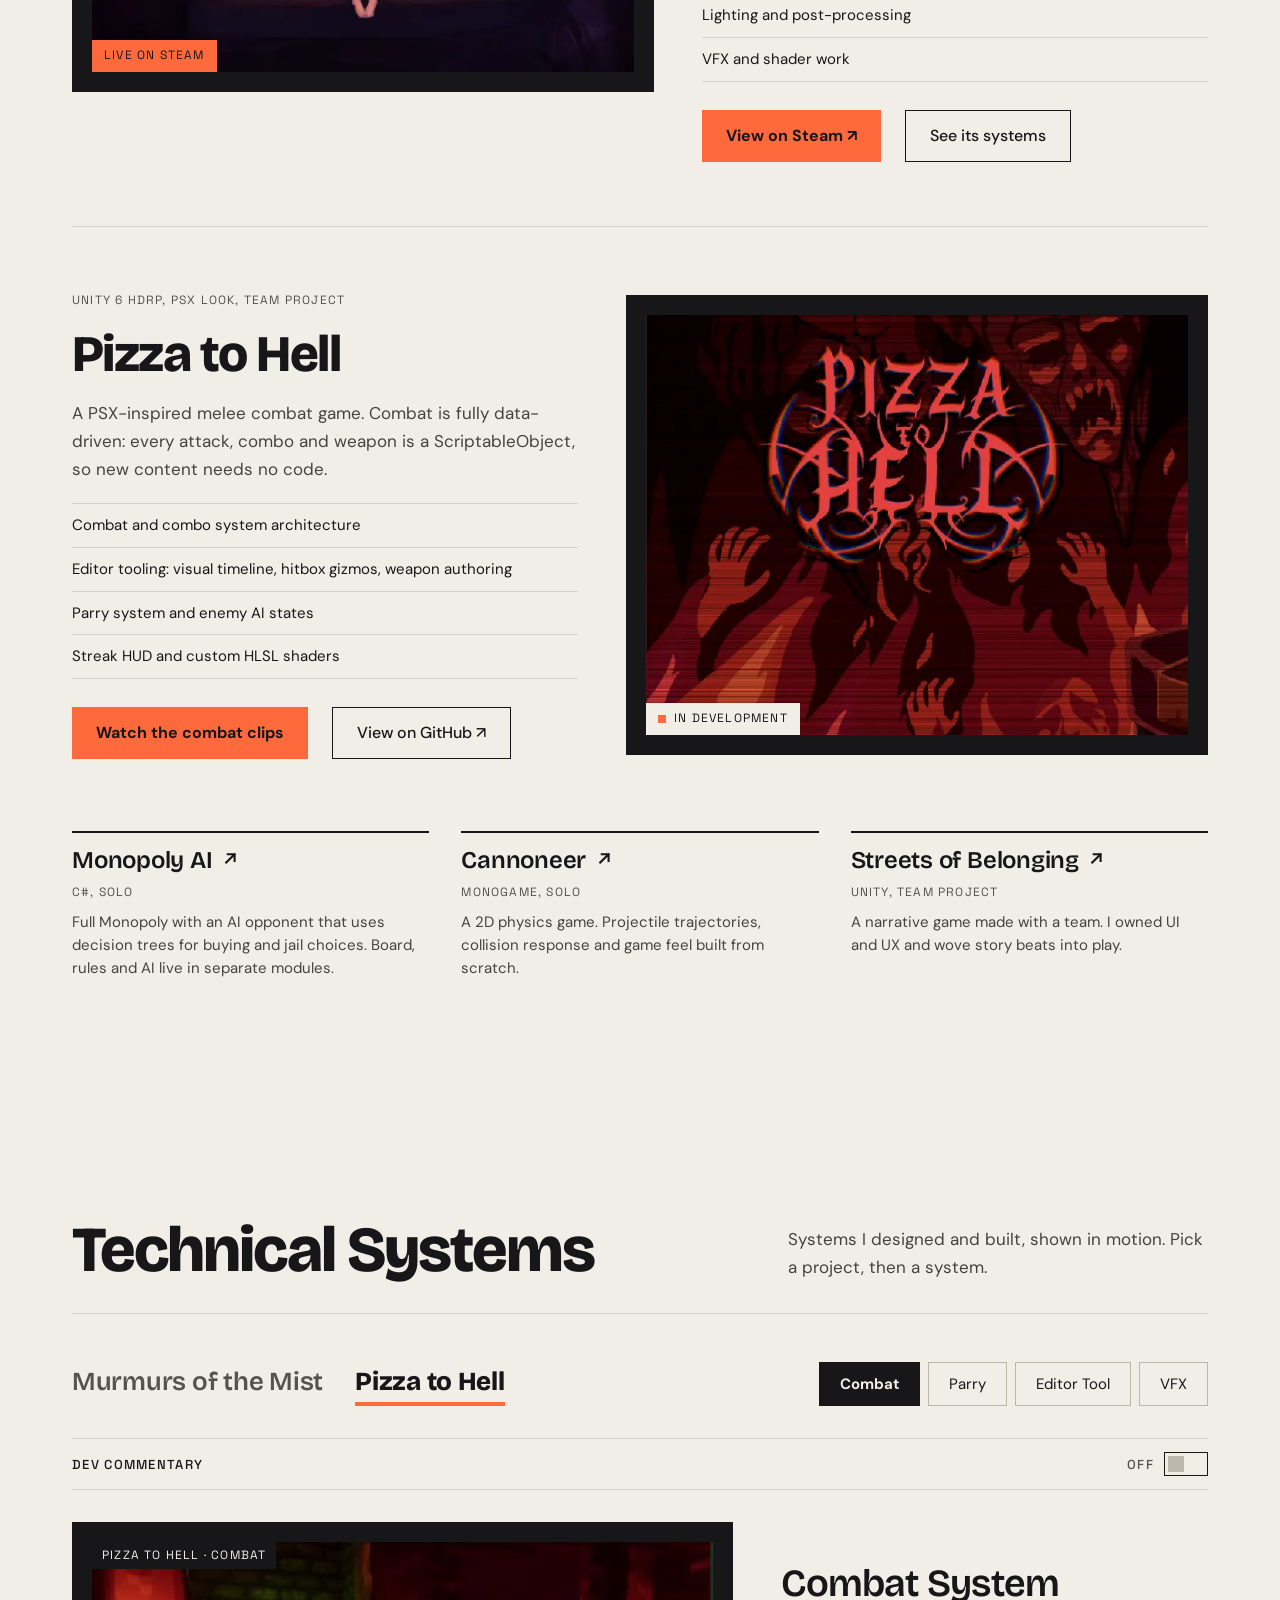
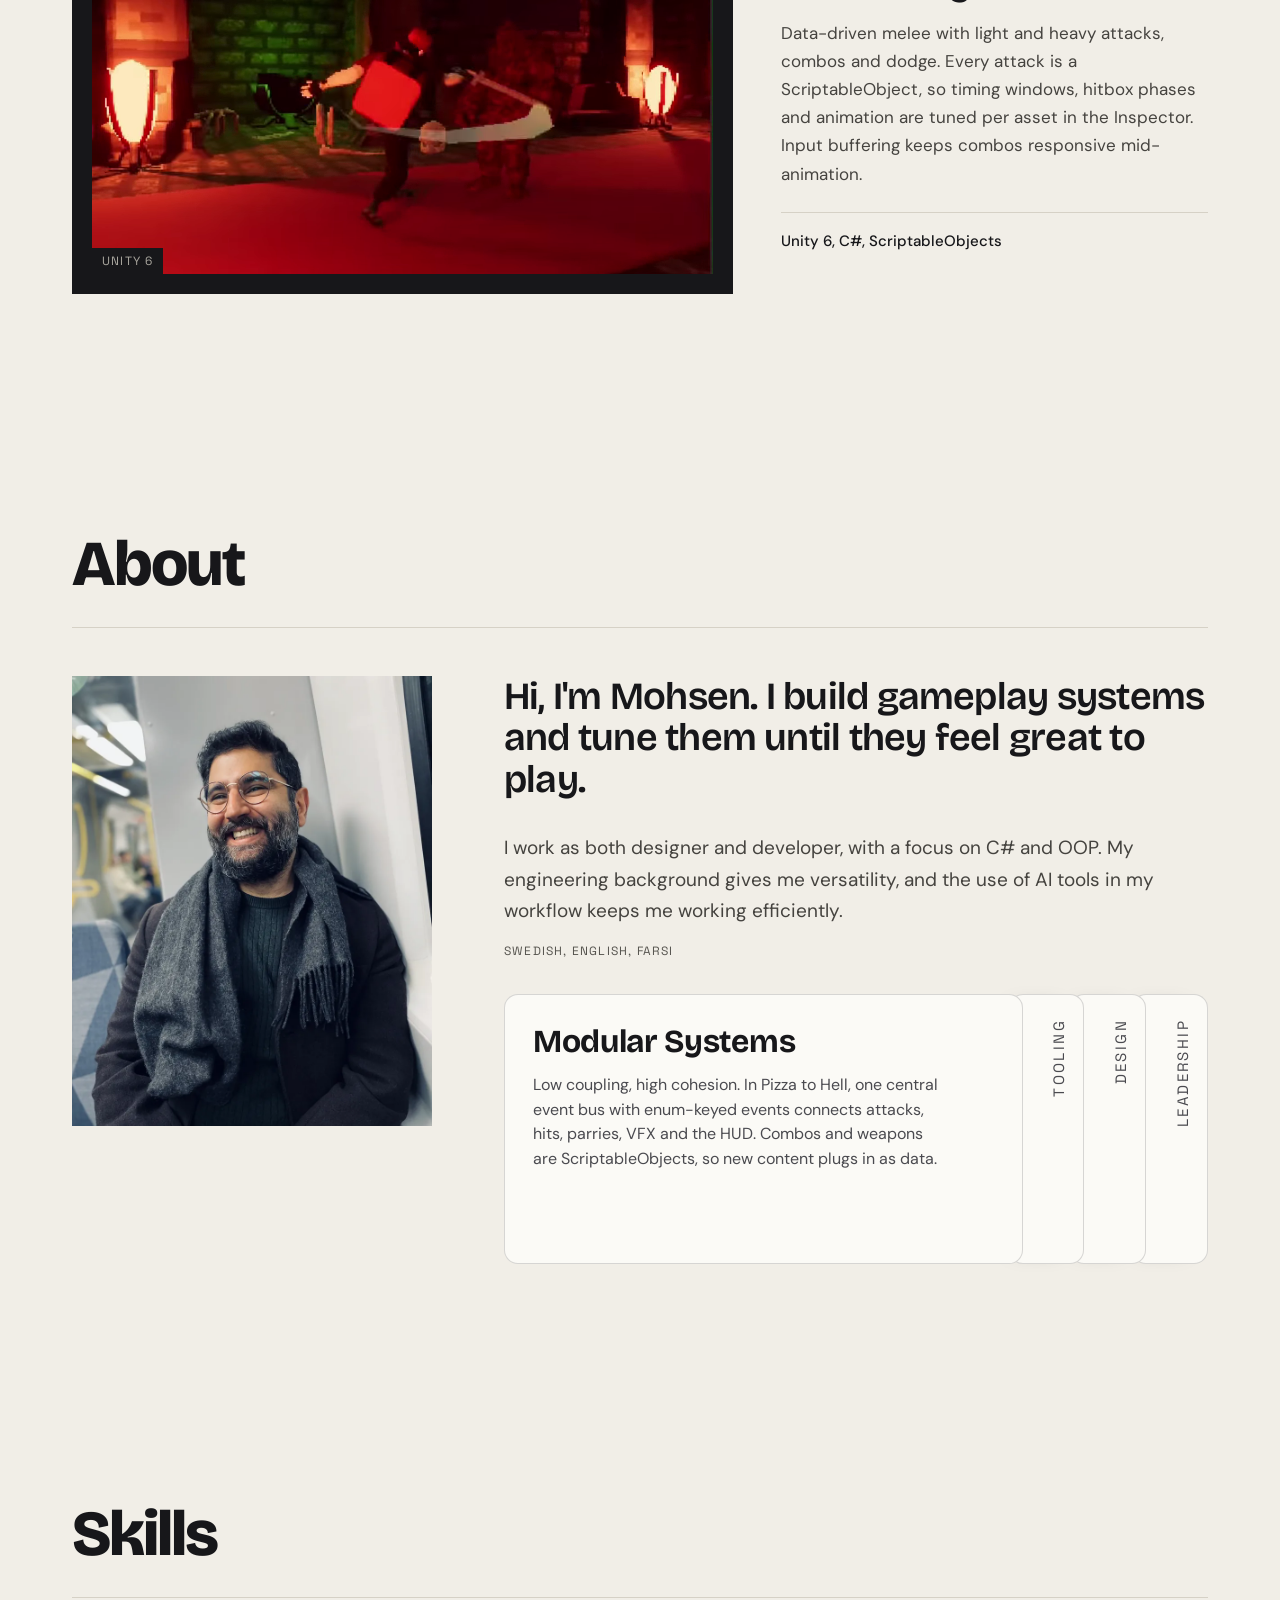
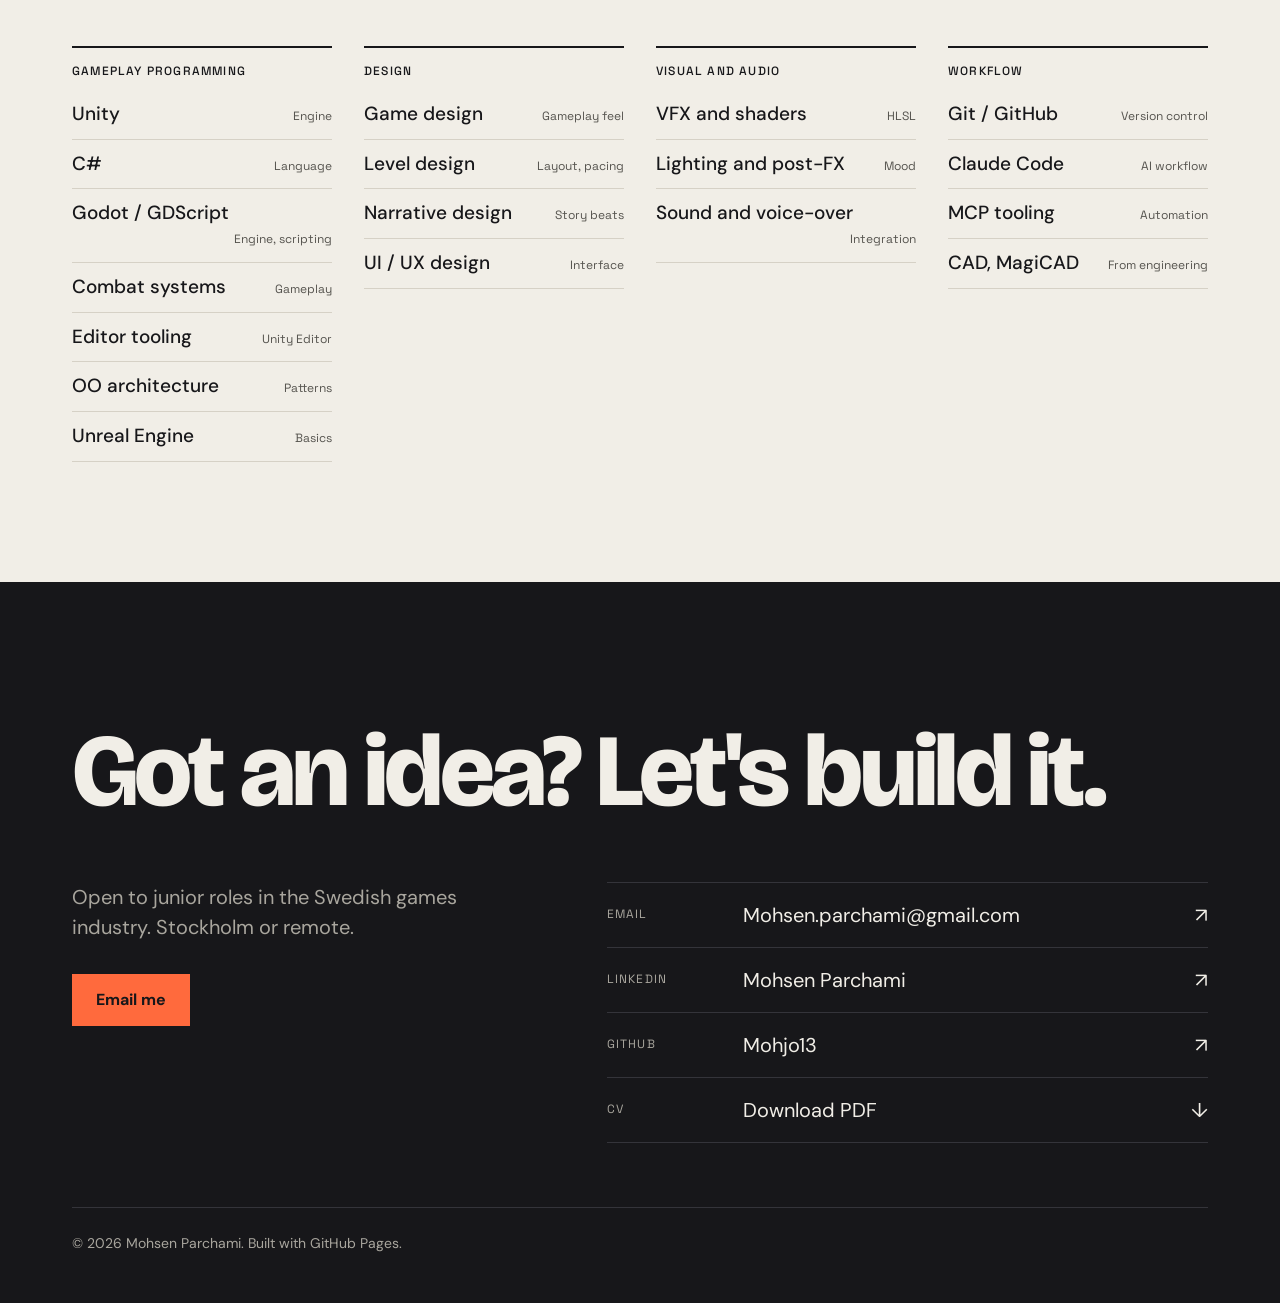
==== commit bd358fc5: "Build notes as dev commentary inside Technical Systems; remove standalone notes section" ====
--- a/index.html
+++ b/index.html
@@ -38,7 +38,6 @@
             <ul class="nav-links">
                 <li><a href="#projects" class="nav-link" data-section="projects">Projects</a></li>
                 <li><a href="#systems" class="nav-link" data-section="systems">Systems</a></li>
-                <li><a href="#notes" class="nav-link" data-section="notes">Build notes</a></li>
                 <li><a href="#about" class="nav-link" data-section="about">About</a></li>
                 <li><a href="#contact" class="nav-link" data-section="contact">Contact</a></li>
             </ul>
@@ -52,7 +51,6 @@
         <div class="nav-mobile" id="navMobile">
             <a href="#projects" class="nav-mobile-link">Projects</a>
             <a href="#systems" class="nav-mobile-link">Systems</a>
-            <a href="#notes" class="nav-mobile-link">Build notes</a>
             <a href="#about" class="nav-mobile-link">About</a>
             <a href="#contact" class="nav-mobile-link">Contact</a>
         </div>
@@ -226,6 +224,10 @@
                     <button class="sys-tab" data-tab="vfx" role="tab" aria-selected="false">VFX</button>
                 </div>
             </div>
+            <button type="button" class="sys-commentary-toggle" aria-pressed="false">
+                <span>Dev commentary</span>
+                <span class="sys-switch" aria-hidden="true"><span class="sys-switch-state">Off</span><span class="sys-switch-track"><span class="sys-switch-knob"></span></span></span>
+            </button>
             <div class="sys-panels sys-hidden" data-project-panels="murmurs">
                 <div class="sys-panel active" data-panel="camera" role="tabpanel">
                     <figure class="media-panel sys-media">
@@ -239,6 +241,17 @@
                         <div class="sys-stack">
                             <p class="sys-stack-line">Unity, C#</p>
                         </div>
+                        <div class="sys-commentary">
+                            <p class="sys-commentary-label"><span class="sys-commentary-dot" aria-hidden="true"></span>Dev commentary</p>
+                            <div class="sys-note">
+                                <h4 class="sys-note-title">The camera kept showing the skybox</h4>
+                                <p class="sys-note-text">The chase runs through a tight hallway, and the cameras kept swinging outside the level. Confiner volumes lock each camera to the space it&#8217;s allowed to move in.</p>
+                            </div>
+                            <div class="sys-note">
+                                <h4 class="sys-note-title">Triggers fired before the camera arrived</h4>
+                                <p class="sys-note-text">One trigger switched cameras and changed the level at the same moment, so players could see walls move. Each trigger now has an optional delay, set per trigger in the Inspector, so changes happen once the blend has finished.</p>
+                            </div>
+                        </div>
                     </div>
                 </div>
                 <div class="sys-panel" data-panel="movement" role="tabpanel">
@@ -253,6 +266,13 @@
                         <div class="sys-stack">
                             <p class="sys-stack-line">Unity, C#</p>
                         </div>
+                        <div class="sys-commentary">
+                            <p class="sys-commentary-label"><span class="sys-commentary-dot" aria-hidden="true"></span>Dev commentary</p>
+                            <div class="sys-note">
+                                <h4 class="sys-note-title">Nobody needed a timing puzzle on the dash</h4>
+                                <p class="sys-note-text">The first dash fired at intervals you had to time. Playtests showed it was complicated without adding anything, so it became a plain cooldown with tunable distance, speed and recovery, shown only by a ring at the player&#8217;s feet.</p>
+                            </div>
+                        </div>
                     </div>
                 </div>
                 <div class="sys-panel" data-panel="shaders" role="tabpanel">
@@ -281,6 +301,13 @@
                         <div class="sys-stack">
                             <p class="sys-stack-line">Unity, Post-processing</p>
                         </div>
+                        <div class="sys-commentary">
+                            <p class="sys-commentary-label"><span class="sys-commentary-dot" aria-hidden="true"></span>Dev commentary</p>
+                            <div class="sys-note">
+                                <h4 class="sys-note-title">Show the shadow before the monster</h4>
+                                <p class="sys-note-text">A flashlight behind the player throws both shadows on the wall ahead. The monster&#8217;s shadow appears first and gains on the player&#8217;s, so the threat is felt before it&#8217;s seen.</p>
+                            </div>
+                        </div>
                     </div>
                 </div>
             </div>
@@ -297,6 +324,17 @@
                         <div class="sys-stack">
                             <p class="sys-stack-line">Unity 6, C#, ScriptableObjects</p>
                         </div>
+                        <div class="sys-commentary">
+                            <p class="sys-commentary-label"><span class="sys-commentary-dot" aria-hidden="true"></span>Dev commentary</p>
+                            <div class="sys-note">
+                                <h4 class="sys-note-title">Combos with the same opener never fired</h4>
+                                <p class="sys-note-text">Combos were matched in list order, so with LLL, LLH and LHH, any light opener defaulted to LLL and the other light-opener combos were unreachable. Matching now works like a tree: each input picks a branch, so every combo that shares an opener can be reached.</p>
+                            </div>
+                            <div class="sys-note">
+                                <h4 class="sys-note-title">Button mashing skipped the combo</h4>
+                                <p class="sys-note-text">Mashing ran straight through combos and ignored the timing windows, and any input inside a window cut the current attack off mid-animation. A buffer (<code>_pendingStepIndex</code>) now holds a valid input until the current attack reaches its exit phase, then plays the next one, so each attack flows into the next instead of hard-cutting.</p>
+                            </div>
+                        </div>
                     </div>
                 </div>
                 <div class="sys-panel" data-panel="parry" role="tabpanel">
@@ -311,6 +349,13 @@
                         <div class="sys-stack">
                             <p class="sys-stack-line">C#, Enemy AI states, Particles</p>
                         </div>
+                        <div class="sys-commentary">
+                            <p class="sys-commentary-label"><span class="sys-commentary-dot" aria-hidden="true"></span>Dev commentary</p>
+                            <div class="sys-note">
+                                <h4 class="sys-note-title">Two parry scripts became one</h4>
+                                <p class="sys-note-text">One script handled the timing window, the other the hit check. Different jobs, but for the same mechanic, so there was no reason to keep them apart. They were merged into <code>ParryHandler</code>, which raises one event on <code>CombatEvents</code>, and the enemy AI handles its own stagger.</p>
+                            </div>
+                        </div>
                     </div>
                 </div>
                 <div class="sys-panel" data-panel="editor" role="tabpanel">
@@ -339,45 +384,14 @@
                         <div class="sys-stack">
                             <p class="sys-stack-line">HLSL, TextMesh Pro SDF</p>
                         </div>
-                    </div>
-                </div>
-            </div>
-        </div>
-    </section>
-
-    <!-- BUILD NOTES -->
-    <section id="notes" class="section reveal">
-        <div class="container">
-            <div class="section-head">
-                <div class="section-head-title">
-                    <h2 class="section-h2">Build notes</h2>
-                </div>
-                <p class="section-head-text">What broke along the way, and what changed.</p>
-            </div>
-            <div class="notes-group">
-                <h3 class="notes-project">Murmurs of the Mist</h3>
-                <div class="notes-grid">
-                    <article class="note">
-                        <h4 class="note-title">Triggers fired before the camera arrived</h4>
-                        <p class="note-text">One trigger switched cameras and changed the level at the same moment, so players could see walls move. Each trigger now has an optional delay, set per trigger in the Inspector, so changes happen once the blend has finished.</p>
-                    </article>
-                    <article class="note">
-                        <h4 class="note-title">The camera kept showing the skybox</h4>
-                        <p class="note-text">The chase runs through a tight hallway, and the cameras kept swinging outside the level. Confiner volumes lock each camera to the space it&#8217;s allowed to move in.</p>
-                    </article>
-                </div>
-            </div>
-            <div class="notes-group">
-                <h3 class="notes-project">Pizza to Hell</h3>
-                <div class="notes-grid">
-                    <article class="note">
-                        <h4 class="note-title">Two parry scripts became one</h4>
-                        <p class="note-text">One script handled the timing window, the other the hit check. Different jobs, but for the same mechanic, so there was no reason to keep them apart. They were merged into <code>ParryHandler</code>, which raises one event on <code>CombatEvents</code>, and the enemy AI handles its own stagger.</p>
-                    </article>
-                    <article class="note">
-                        <h4 class="note-title">Shader Graph wasn&#8217;t an option</h4>
-                        <p class="note-text">HDRP doesn&#8217;t support Shader Graph on UI canvases, and the fullscreen PSX pass never reaches screen-space UI. So the HUD shaders are HLSL, written with Claude Code, with the PSX posterised edge built into the dissolve.</p>
-                    </article>
+                        <div class="sys-commentary">
+                            <p class="sys-commentary-label"><span class="sys-commentary-dot" aria-hidden="true"></span>Dev commentary</p>
+                            <div class="sys-note">
+                                <h4 class="sys-note-title">Shader Graph wasn&#8217;t an option</h4>
+                                <p class="sys-note-text">HDRP doesn&#8217;t support Shader Graph on UI canvases, and the fullscreen PSX pass never reaches screen-space UI. So the HUD shaders are HLSL, written with Claude Code, with the PSX posterised edge built into the dissolve.</p>
+                            </div>
+                        </div>
+                    </div>
                 </div>
             </div>
         </div>
@@ -549,7 +563,7 @@
     <script src="assets/js/script.js" defer></script>
     <script>window.addEventListener('DOMContentLoaded',function(){document.getElementById('year').textContent=new Date().getFullYear();});</script>
     <!-- Parry minigame: script loads only once the box is on screen -->
-    <script>(function(){var el=document.getElementById('parryGame');if(!el)return;function load(){var s=document.createElement('script');s.src='assets/js/parry-game.js';s.async=true;document.body.appendChild(s);}if(!('IntersectionObserver' in window)){load();return;}var io=new IntersectionObserver(function(e){if(e[0].isIntersecting){io.disconnect();load();}},{rootMargin:'400px 0px'});io.observe(el);})();</script>
+    <script>(function(){var el=document.getElementById('parryGame');if(!el)return;function load(){var s=document.createElement('script');s.src='assets/js/parry-game.js';s.async=true;document.body.appendChild(s);}if(!('IntersectionObserver' in window)){load();return;}var io=new IntersectionObserver(function(e){if(e[0].isIntersecting){io.disconnect();load();}});io.observe(el);})();</script>
     <!-- Contact ninja: the game's hero drops into the contact section; loads when the section nears -->
     <script>(function(){var el=document.getElementById('contact');if(!el)return;function load(){var s=document.createElement('script');s.src='assets/js/contact-ninja.js';s.async=true;document.body.appendChild(s);}if(!('IntersectionObserver' in window)){load();return;}var io=new IntersectionObserver(function(e){if(e[0].isIntersecting){io.disconnect();load();}},{rootMargin:'400px 0px'});io.observe(el);})();</script>
 </body>
--- a/assets/css/styles.css
+++ b/assets/css/styles.css
@@ -1168,59 +1168,146 @@
     flex-shrink: 0;
 }
 
-/* #region Build notes */
-.notes-group + .notes-group {
-    margin-top: var(--sp-12);
-}
-
-.notes-project {
-    margin-bottom: var(--sp-5);
-    font-family: var(--font-display);
-    font-size: 26px;
-    font-weight: 600;
-    line-height: 1.1;
-    letter-spacing: -0.01em;
-}
-
-.notes-grid {
-    display: grid;
-    grid-template-columns: repeat(2, minmax(0, 1fr));
-    gap: var(--sp-8);
-}
-
-.note {
-    display: flex;
-    flex-direction: column;
-    gap: var(--sp-2);
-    padding-top: 14px;
-    border-top: 2px solid var(--ink);
-}
-
-.note-title {
-    font-family: var(--font-display);
-    font-size: 22px;
-    font-weight: 600;
-    line-height: 1.2;
-    letter-spacing: -0.01em;
-}
-
-.note-text {
-    color: var(--text-body);
-}
-
-    .note-text code {
+/* #region Dev commentary */
+/* Systems: one toggle shows each system's build notes under its stack line.
+   State: #systems.is-commentary, set by initSysCommentary in script.js. */
+.sys-commentary-toggle {
+    width: 100%;
+    min-height: var(--control-h);
+    margin-bottom: var(--sp-8);
+    padding: 0;
+    display: flex;
+    align-items: center;
+    justify-content: space-between;
+    gap: var(--sp-4);
+    background: none;
+    border: 0;
+    border-top: 1px solid var(--line);
+    border-bottom: 1px solid var(--line);
+    cursor: pointer;
+    font-family: var(--font-label);
+    font-size: var(--fs-caption);
+    font-weight: 500;
+    letter-spacing: 0.1em;
+    text-transform: uppercase;
+    color: var(--text);
+}
+
+    .sys-commentary-toggle:focus-visible {
+        outline: 2px solid var(--accent-ink);
+        outline-offset: 3px;
+    }
+
+.sys-switch {
+    display: flex;
+    align-items: center;
+    gap: 10px;
+}
+
+.sys-switch-state {
+    color: var(--text-muted);
+}
+
+.sys-switch-track {
+    width: 44px;
+    height: 24px;
+    padding: 3px;
+    display: flex;
+    justify-content: flex-start;
+    border: 1px solid var(--ink);
+    transition: background var(--transition);
+}
+
+.sys-switch-knob {
+    width: 16px;
+    height: 16px;
+    background: var(--line-strong);
+    transition: background var(--transition);
+}
+
+.sys-commentary-toggle[aria-pressed="true"] .sys-switch-state {
+    color: var(--accent-ink);
+}
+
+.sys-commentary-toggle[aria-pressed="true"] .sys-switch-track {
+    justify-content: flex-end;
+    background: var(--accent);
+}
+
+.sys-commentary-toggle[aria-pressed="true"] .sys-switch-knob {
+    background: var(--ink);
+}
+
+.sys-commentary {
+    display: none;
+    flex-direction: column;
+    margin-top: var(--sp-2);
+    padding: var(--sp-5);
+    background: var(--ink);
+    color: var(--text-on-ink);
+}
+
+    #systems.is-commentary .sys-commentary {
+        display: flex;
+        animation: panelFadeIn 0.3s ease-out;
+    }
+
+    /* taller text column: pin the clip to the top instead of centring it */
+    #systems.is-commentary .sys-panel.active {
+        align-items: start;
+    }
+
+.sys-commentary-label {
+    display: flex;
+    align-items: center;
+    gap: 10px;
+    margin-bottom: var(--sp-3);
+    font-family: var(--font-label);
+    font-size: var(--fs-label);
+    letter-spacing: 0.1em;
+    text-transform: uppercase;
+    color: var(--accent);
+}
+
+.sys-commentary-dot {
+    width: 8px;
+    height: 8px;
+    background: var(--accent);
+    flex-shrink: 0;
+}
+
+.sys-note {
+    display: flex;
+    flex-direction: column;
+    gap: 6px;
+    padding: var(--sp-4) 0;
+    border-top: 1px solid var(--line-dark);
+}
+
+    .sys-note:last-child {
+        padding-bottom: 0;
+    }
+
+.sys-note-title {
+    font-size: var(--fs-body);
+    font-weight: 700;
+    line-height: 1.3;
+}
+
+.sys-note-text {
+    font-size: var(--fs-small);
+    line-height: 1.55;
+    color: var(--text-on-ink-muted);
+}
+
+    .sys-note-text code {
         font-family: ui-monospace, SFMono-Regular, Menlo, Consolas, monospace;
         font-size: 0.88em;
         padding: 1px 5px;
-        background: var(--paper-2);
+        background: var(--line-dark);
+        color: var(--text-on-ink);
         overflow-wrap: anywhere;
     }
-
-@media (max-width: 900px) {
-    .notes-grid {
-        grid-template-columns: minmax(0, 1fr);
-    }
-}
 /* #endregion */
 
 /* ── SCROLL REVEAL ────────────────────────────────────────── */
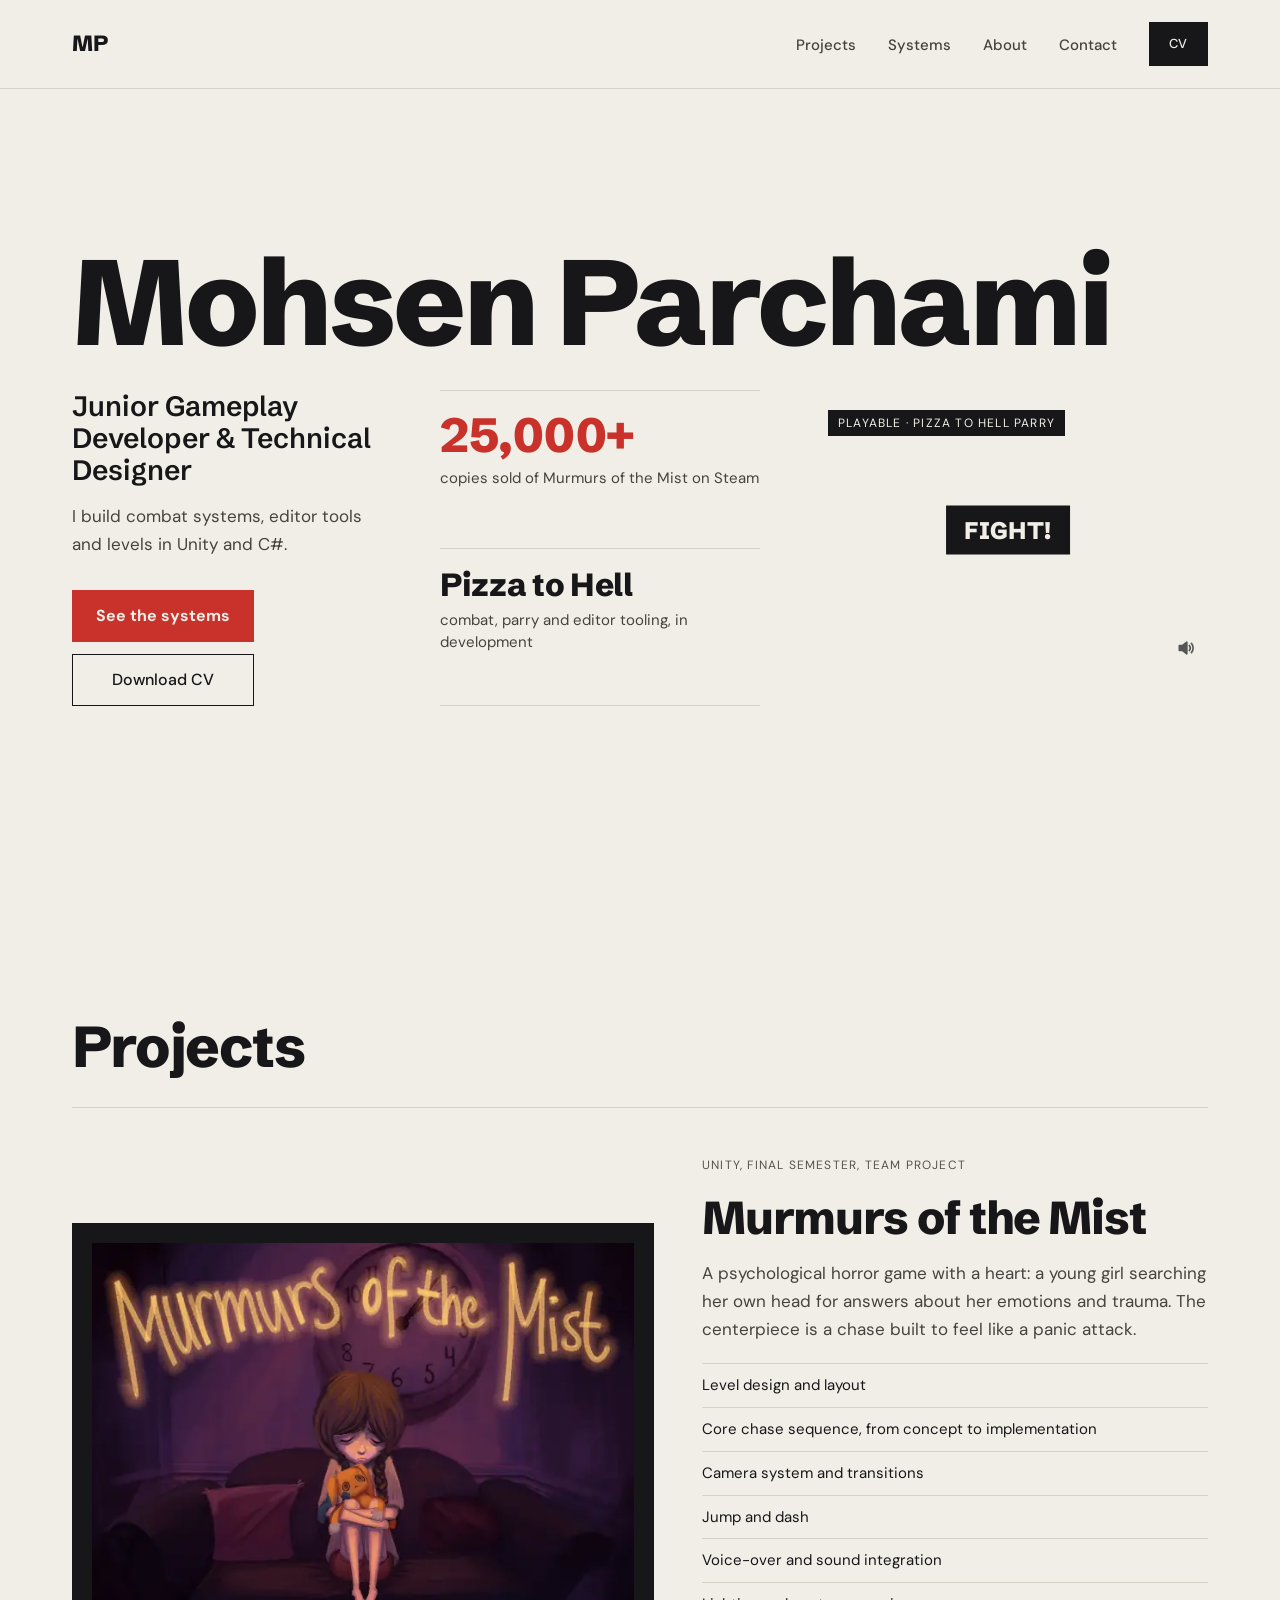
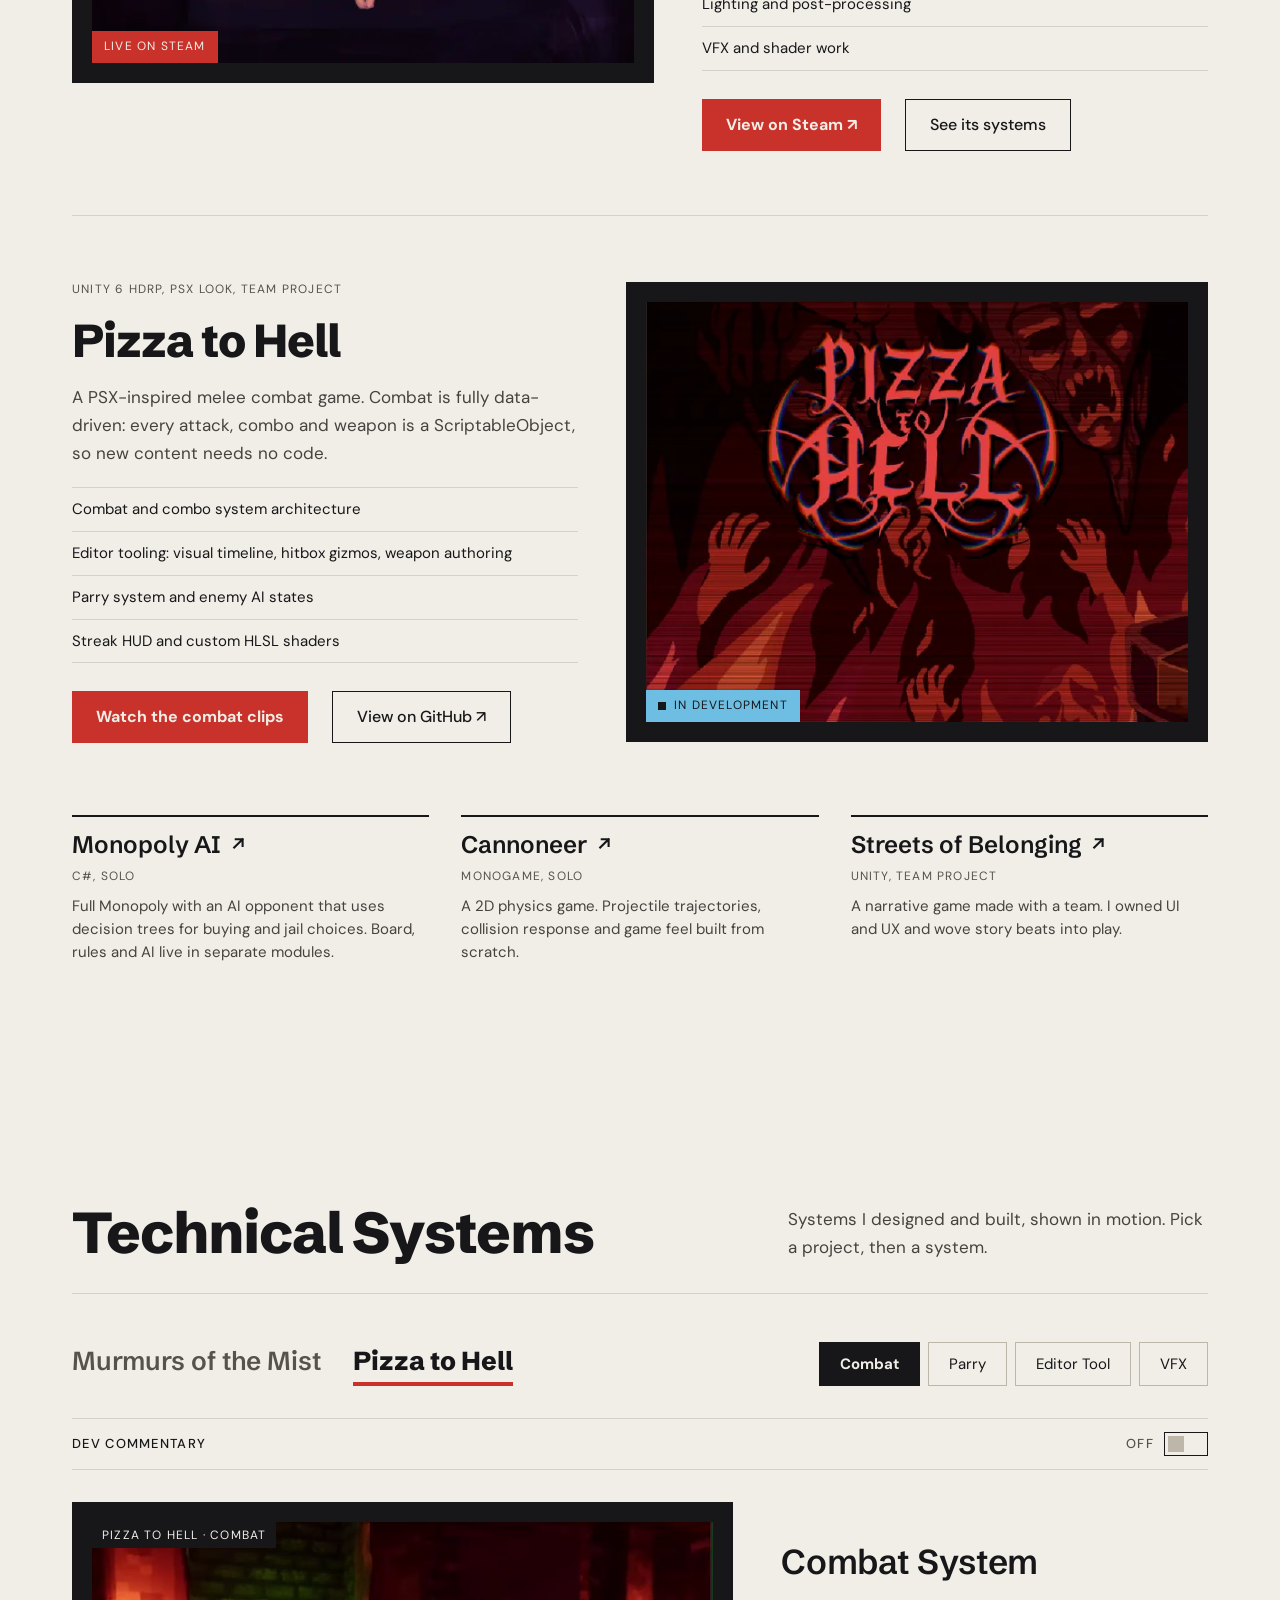
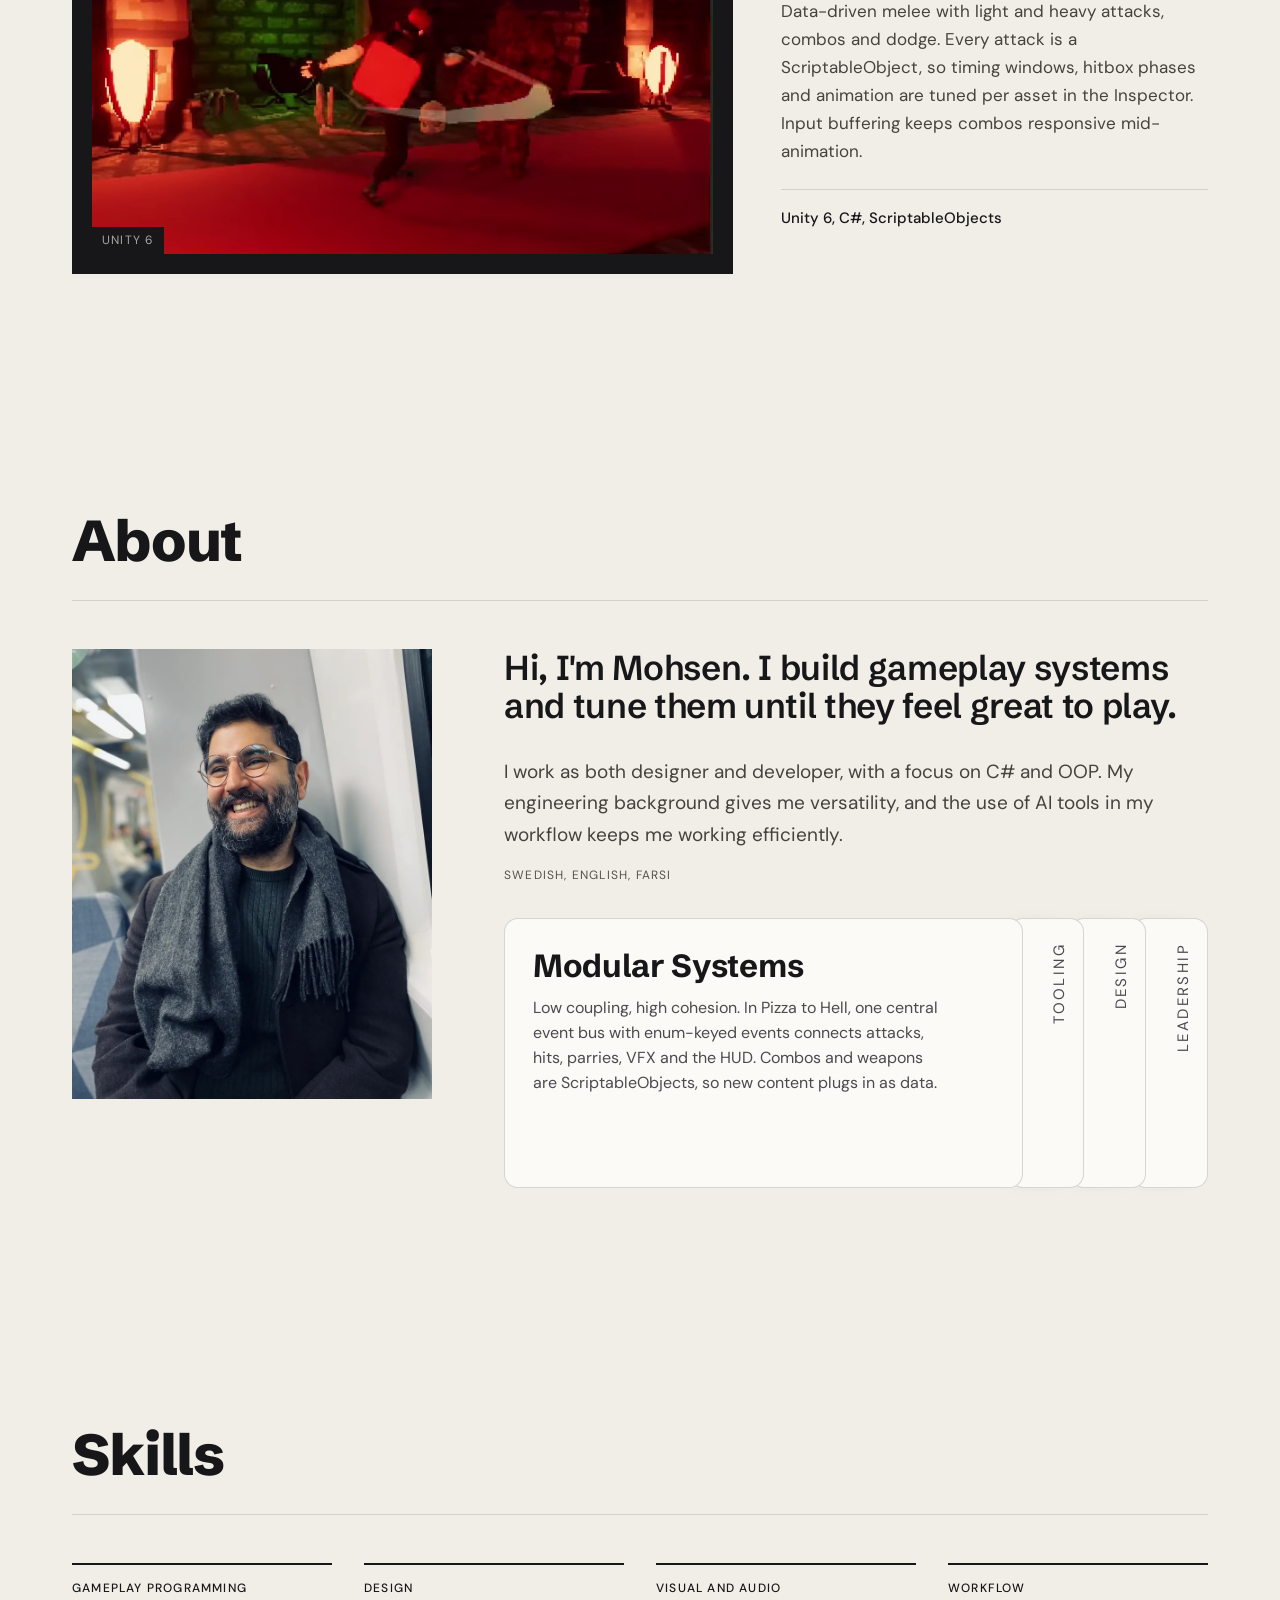
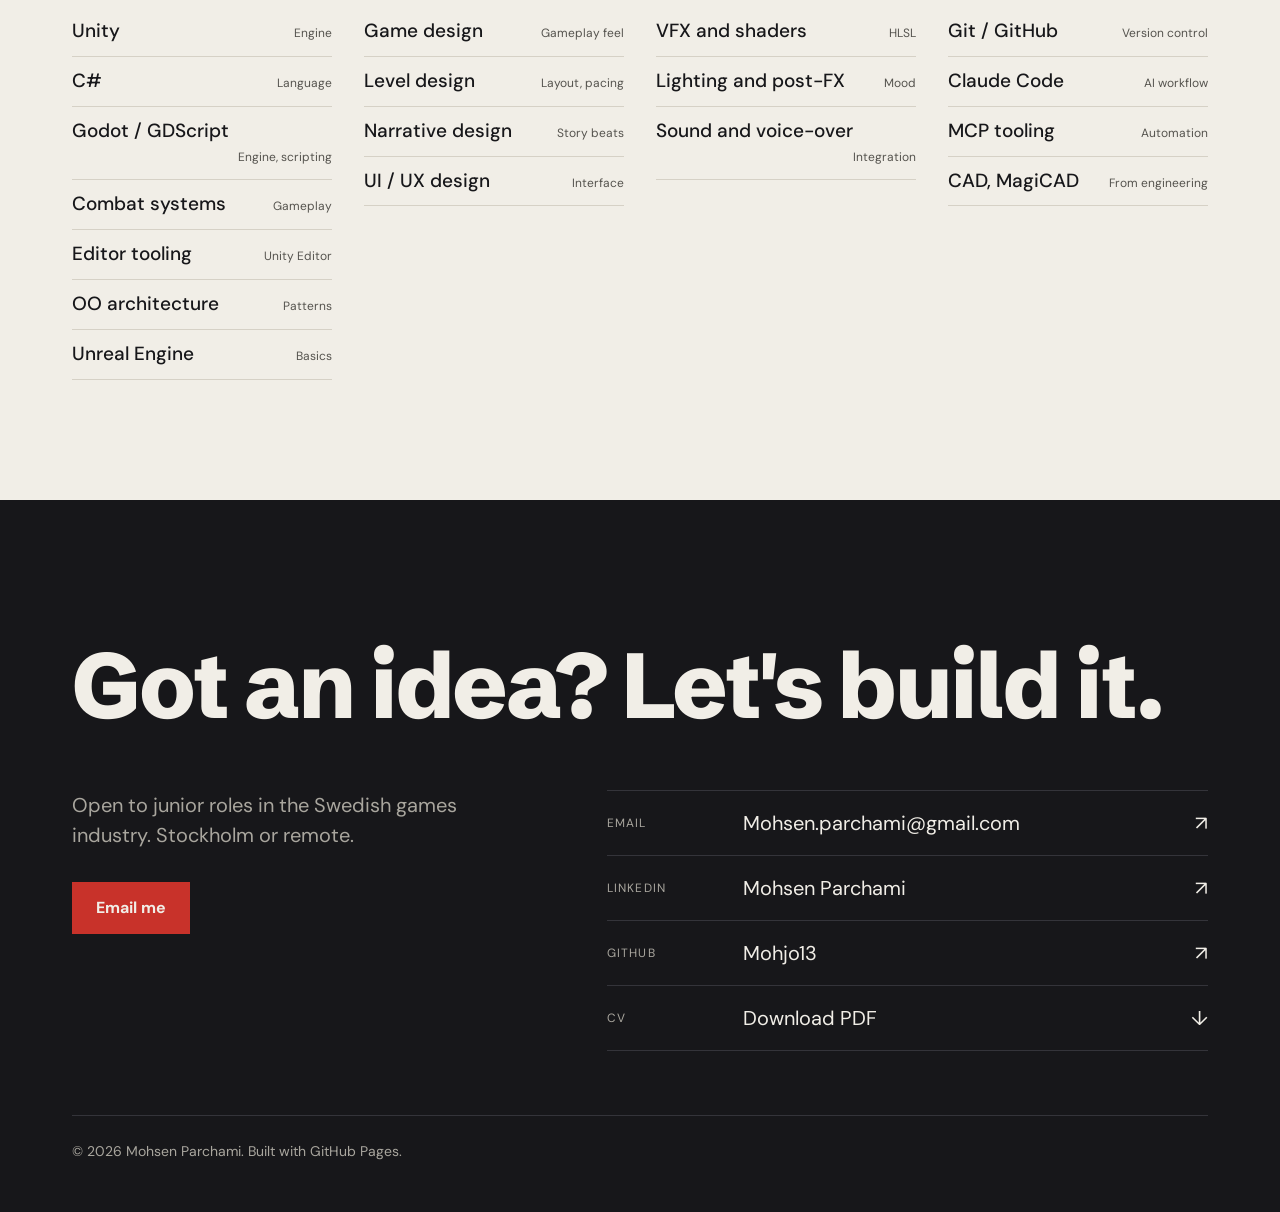
==== commit da23ac47: "syle changes stylesa nd audio" ====
--- a/index.html
+++ b/index.html
@@ -20,9 +20,9 @@
     <link rel="preconnect" href="https://fonts.googleapis.com">
     <link rel="preconnect" href="https://fonts.gstatic.com" crossorigin>
     <!-- Fonts loaded async (non-render-blocking) -->
-    <link rel="preload" as="style" href="https://fonts.googleapis.com/css2?family=Bricolage+Grotesque:opsz,wght@12..96,600;12..96,800&family=DM+Sans:wght@400;500;700&family=Space+Grotesk:wght@400;500&display=swap">
-    <link rel="stylesheet" href="https://fonts.googleapis.com/css2?family=Bricolage+Grotesque:opsz,wght@12..96,600;12..96,800&family=DM+Sans:wght@400;500;700&family=Space+Grotesk:wght@400;500&display=swap" media="print" onload="this.media='all'">
-    <noscript><link rel="stylesheet" href="https://fonts.googleapis.com/css2?family=Bricolage+Grotesque:opsz,wght@12..96,600;12..96,800&family=DM+Sans:wght@400;500;700&family=Space+Grotesk:wght@400;500&display=swap"></noscript>
+    <link rel="preload" as="style" href="https://fonts.googleapis.com/css2?family=Schibsted+Grotesk:wght@600;800&family=DM+Sans:wght@400;500;700&display=swap">
+    <link rel="stylesheet" href="https://fonts.googleapis.com/css2?family=Schibsted+Grotesk:wght@600;800&family=DM+Sans:wght@400;500;700&display=swap" media="print" onload="this.media='all'">
+    <noscript><link rel="stylesheet" href="https://fonts.googleapis.com/css2?family=Schibsted+Grotesk:wght@600;800&family=DM+Sans:wght@400;500;700&display=swap"></noscript>
     <link rel="stylesheet" href="assets/css/styles.css">
     <link rel="stylesheet" href="assets/css/parry-game.css">
 </head>
--- a/assets/css/styles.css
+++ b/assets/css/styles.css
@@ -26,21 +26,26 @@
     --text-on-ink-muted: #A9A69E;
 
     /* Accent */
-    --accent: #FF6A3D;         /* fills, underlines, dots, text on ink ONLY */
-    --accent-ink: #B8411C;     /* accent-coloured TEXT on paper */
-    --on-accent: #17171A;      /* text on accent fills. Never white. */
+    --accent: #C8322A;         /* parry red: fills, underlines, dots */
+    --accent-ink: #C8322A;     /* accent-coloured TEXT on paper, 4.6:1 */
+    --on-accent: #F1EEE7;      /* text on accent fills (paper, 4.6:1) */
+
+    /* Tertiary */
+    --tertiary: #6DBEE2;       /* WIP badge, dev commentary, card focus */
+    --on-tertiary: #17171A;    /* text on tertiary fills, 8.6:1 */
 
     /* Type */
-    --font-display: 'Bricolage Grotesque', 'Arial Narrow', sans-serif;
+    --font-display: 'Schibsted Grotesk', 'Arial Narrow', sans-serif;
     --font-body: 'DM Sans', system-ui, sans-serif;
-    --font-label: 'Space Grotesk', system-ui, sans-serif;
-
-    --fs-hero: clamp(64px, 10.5vw, 150px);
-    --fs-h2: clamp(40px, 5vw, 64px);
-    --fs-h3: clamp(32px, 4vw, 56px);
-    --fs-h3-sys: clamp(28px, 3vw, 40px);
-    --fs-lead: clamp(28px, 3vw, 44px);
-    --fs-contact: clamp(56px, 8vw, 112px);
+    --font-label: var(--font-body);
+
+    /* display sizes at 0.9 scale */
+    --fs-hero: clamp(57.6px, 9.45vw, 135px);
+    --fs-h2: clamp(36px, 4.5vw, 57.6px);
+    --fs-h3: clamp(28.8px, 3.6vw, 50.4px);
+    --fs-h3-sys: clamp(25.2px, 2.7vw, 36px);
+    --fs-lead: clamp(25.2px, 2.7vw, 39.6px);
+    --fs-contact: clamp(50.4px, 7.2vw, 100.8px);
     --fs-body: 17px;
     --fs-small: 15px;
     --fs-caption: 13px;
@@ -167,7 +172,7 @@
     font-size: var(--fs-h2);
     font-weight: 800;
     line-height: 0.95;
-    letter-spacing: -0.03em;
+    letter-spacing: -0.02em;
 }
 
 .section-head-text {
@@ -267,7 +272,7 @@
     font-size: 22px;
     font-weight: 800;
     color: var(--text);
-    letter-spacing: -0.02em;
+    letter-spacing: -0.01em;
 }
 
     .nav-logo:hover {
@@ -456,7 +461,7 @@
     font-size: var(--fs-hero);
     font-weight: 800;
     line-height: 0.86;
-    letter-spacing: -0.035em;
+    letter-spacing: -0.025em;
     color: var(--text);
 }
 
@@ -486,7 +491,7 @@
     font-size: 28px;
     font-weight: 600;
     line-height: 1.15;
-    letter-spacing: -0.01em;
+    letter-spacing: 0em;
 }
 
 .hero-lead {
@@ -526,7 +531,7 @@
     font-family: var(--font-display);
     font-weight: 800;
     line-height: 1;
-    letter-spacing: -0.02em;
+    letter-spacing: -0.01em;
     margin-bottom: var(--sp-2);
 }
 
@@ -589,7 +594,7 @@
     font-size: var(--fs-lead);
     font-weight: 600;
     line-height: 1.08;
-    letter-spacing: -0.02em;
+    letter-spacing: -0.01em;
 }
 
 .about-text {
@@ -691,15 +696,15 @@
 }
 
 .proj-badge--wip {
-    background: var(--paper);
-    color: var(--text);
+    background: var(--tertiary);
+    color: var(--on-tertiary);
 }
 
     .proj-badge--wip::before {
         content: '';
         width: 8px;
         height: 8px;
-        background: var(--accent);
+        background: var(--on-tertiary);
         flex-shrink: 0;
     }
 
@@ -715,7 +720,7 @@
     font-size: var(--fs-h3);
     font-weight: 800;
     line-height: 0.95;
-    letter-spacing: -0.03em;
+    letter-spacing: -0.02em;
 }
 
 .proj-stat {
@@ -730,7 +735,7 @@
     font-size: 40px;
     font-weight: 800;
     line-height: 1;
-    letter-spacing: -0.02em;
+    letter-spacing: -0.01em;
     color: var(--accent-ink);
 }
 
@@ -793,7 +798,7 @@
     font-size: 24px;
     font-weight: 600;
     line-height: 1.15;
-    letter-spacing: -0.01em;
+    letter-spacing: 0em;
     color: var(--text);
     transition: color var(--transition);
 }
@@ -909,7 +914,7 @@
     font-size: 26px;
     font-weight: 600;
     line-height: 1.1;
-    letter-spacing: -0.01em;
+    letter-spacing: 0em;
     color: var(--text-muted);
     transition: color var(--transition), border-color var(--transition);
 }
@@ -1016,7 +1021,7 @@
     font-size: var(--fs-h3-sys);
     font-weight: 600;
     line-height: 1.05;
-    letter-spacing: -0.02em;
+    letter-spacing: -0.01em;
 }
 
 .sys-desc {
@@ -1059,6 +1064,7 @@
 
         #contact .btn-primary:hover {
             background: var(--paper);
+            color: var(--ink);
         }
 
     #contact .btn:focus-visible,
@@ -1082,7 +1088,7 @@
     font-size: var(--fs-contact);
     font-weight: 800;
     line-height: 0.9;
-    letter-spacing: -0.035em;
+    letter-spacing: -0.025em;
     color: var(--text-on-ink);
 }
 
@@ -1231,7 +1237,7 @@
 
 .sys-commentary-toggle[aria-pressed="true"] .sys-switch-track {
     justify-content: flex-end;
-    background: var(--accent);
+    background: var(--tertiary);
 }
 
 .sys-commentary-toggle[aria-pressed="true"] .sys-switch-knob {
@@ -1266,13 +1272,13 @@
     font-size: var(--fs-label);
     letter-spacing: 0.1em;
     text-transform: uppercase;
-    color: var(--accent);
+    color: var(--tertiary);
 }
 
 .sys-commentary-dot {
     width: 8px;
     height: 8px;
-    background: var(--accent);
+    background: var(--tertiary);
     flex-shrink: 0;
 }
 
@@ -1564,7 +1570,7 @@
     }
 
 .attr-cards {
-    --attr-accent: #6dbee2;
+    --attr-accent: var(--tertiary);
     --attr-label-rest: #0A7F99;
     --attr-label-active: #FFA630;
     --attr-card-bg: #FBFAF6;
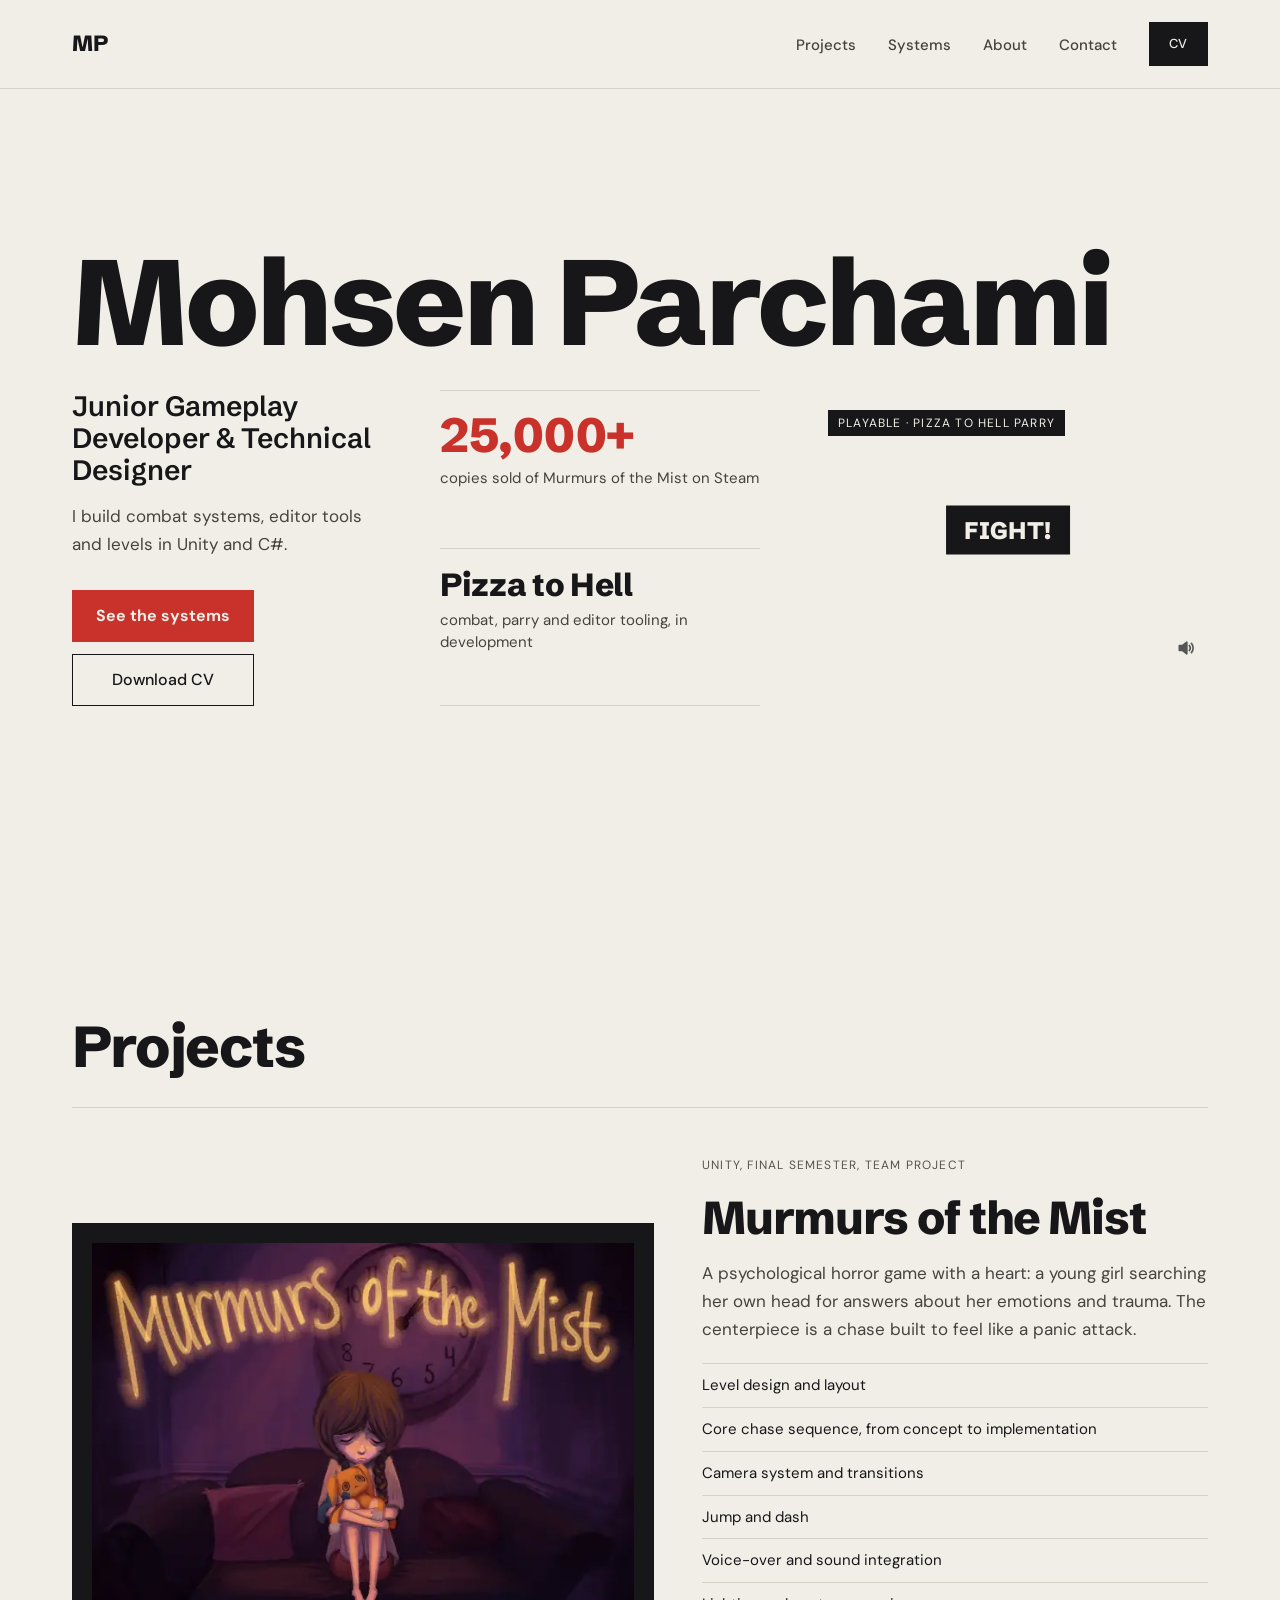
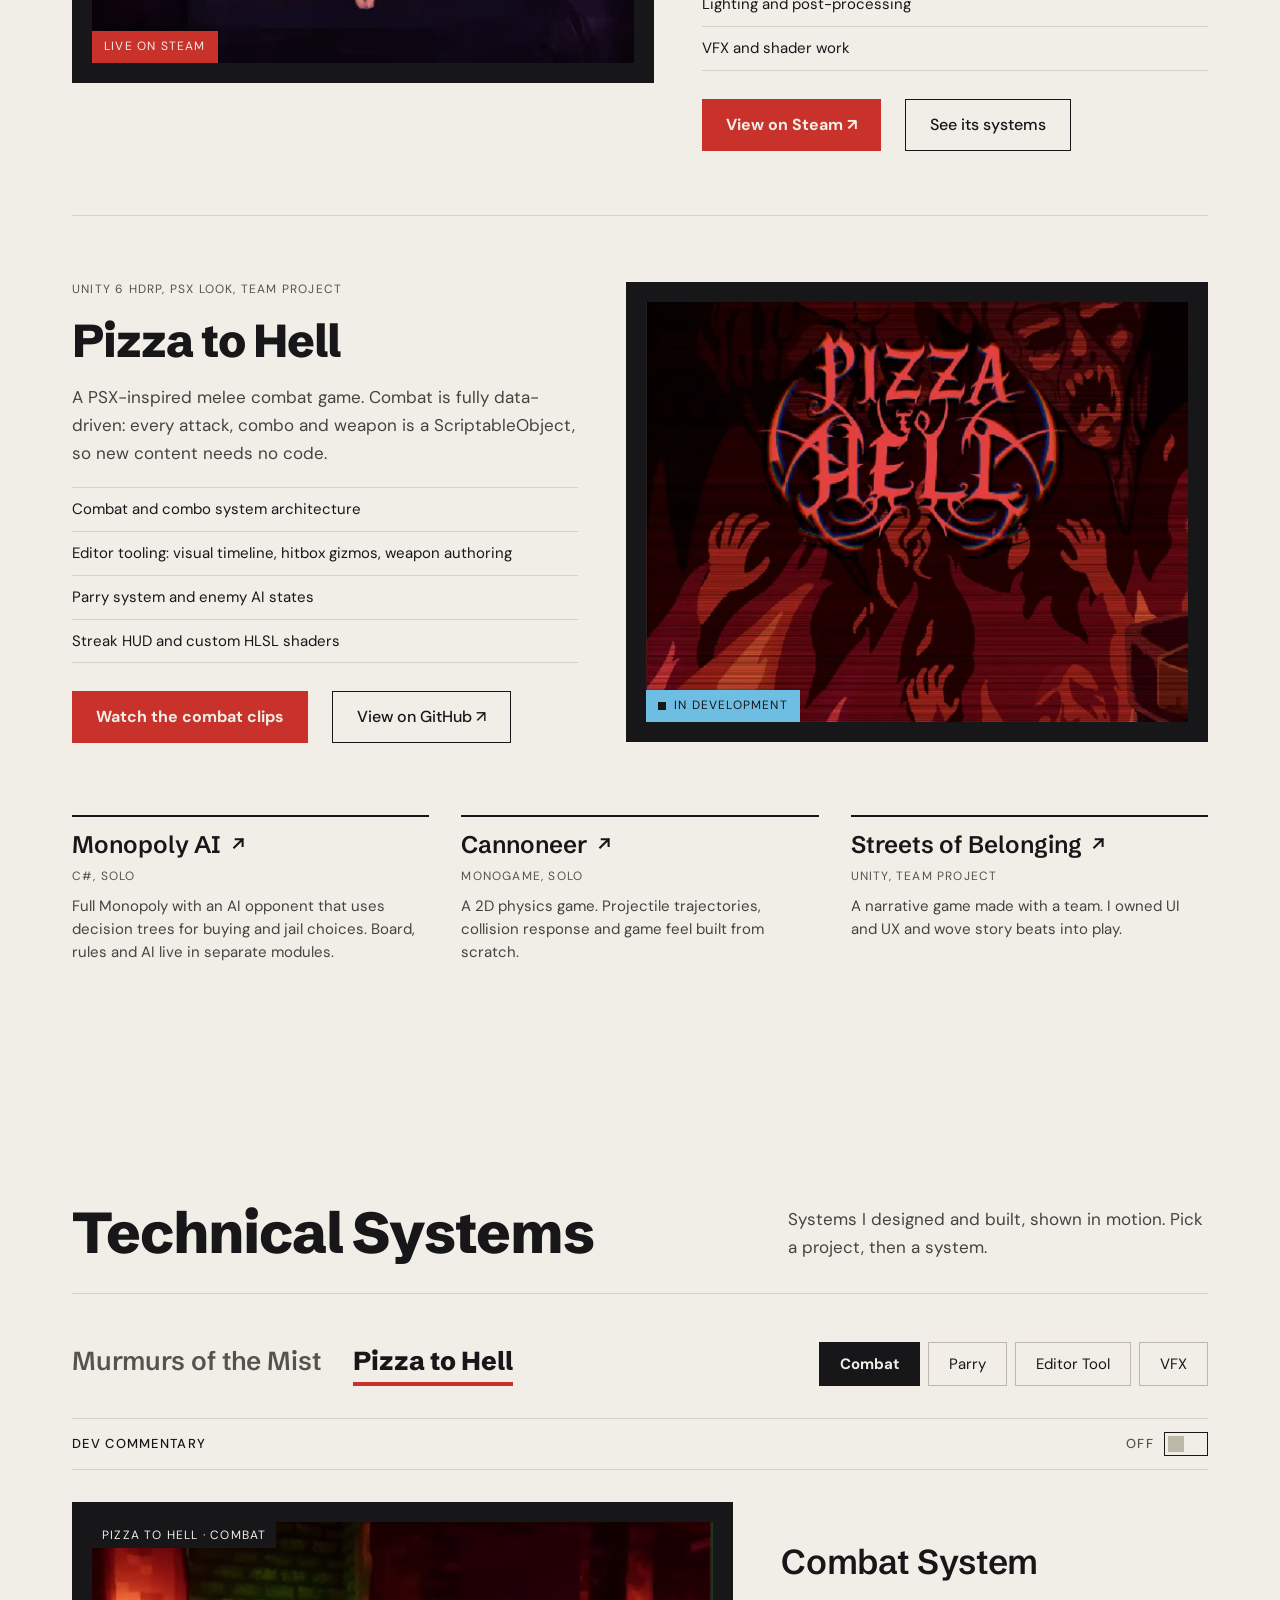
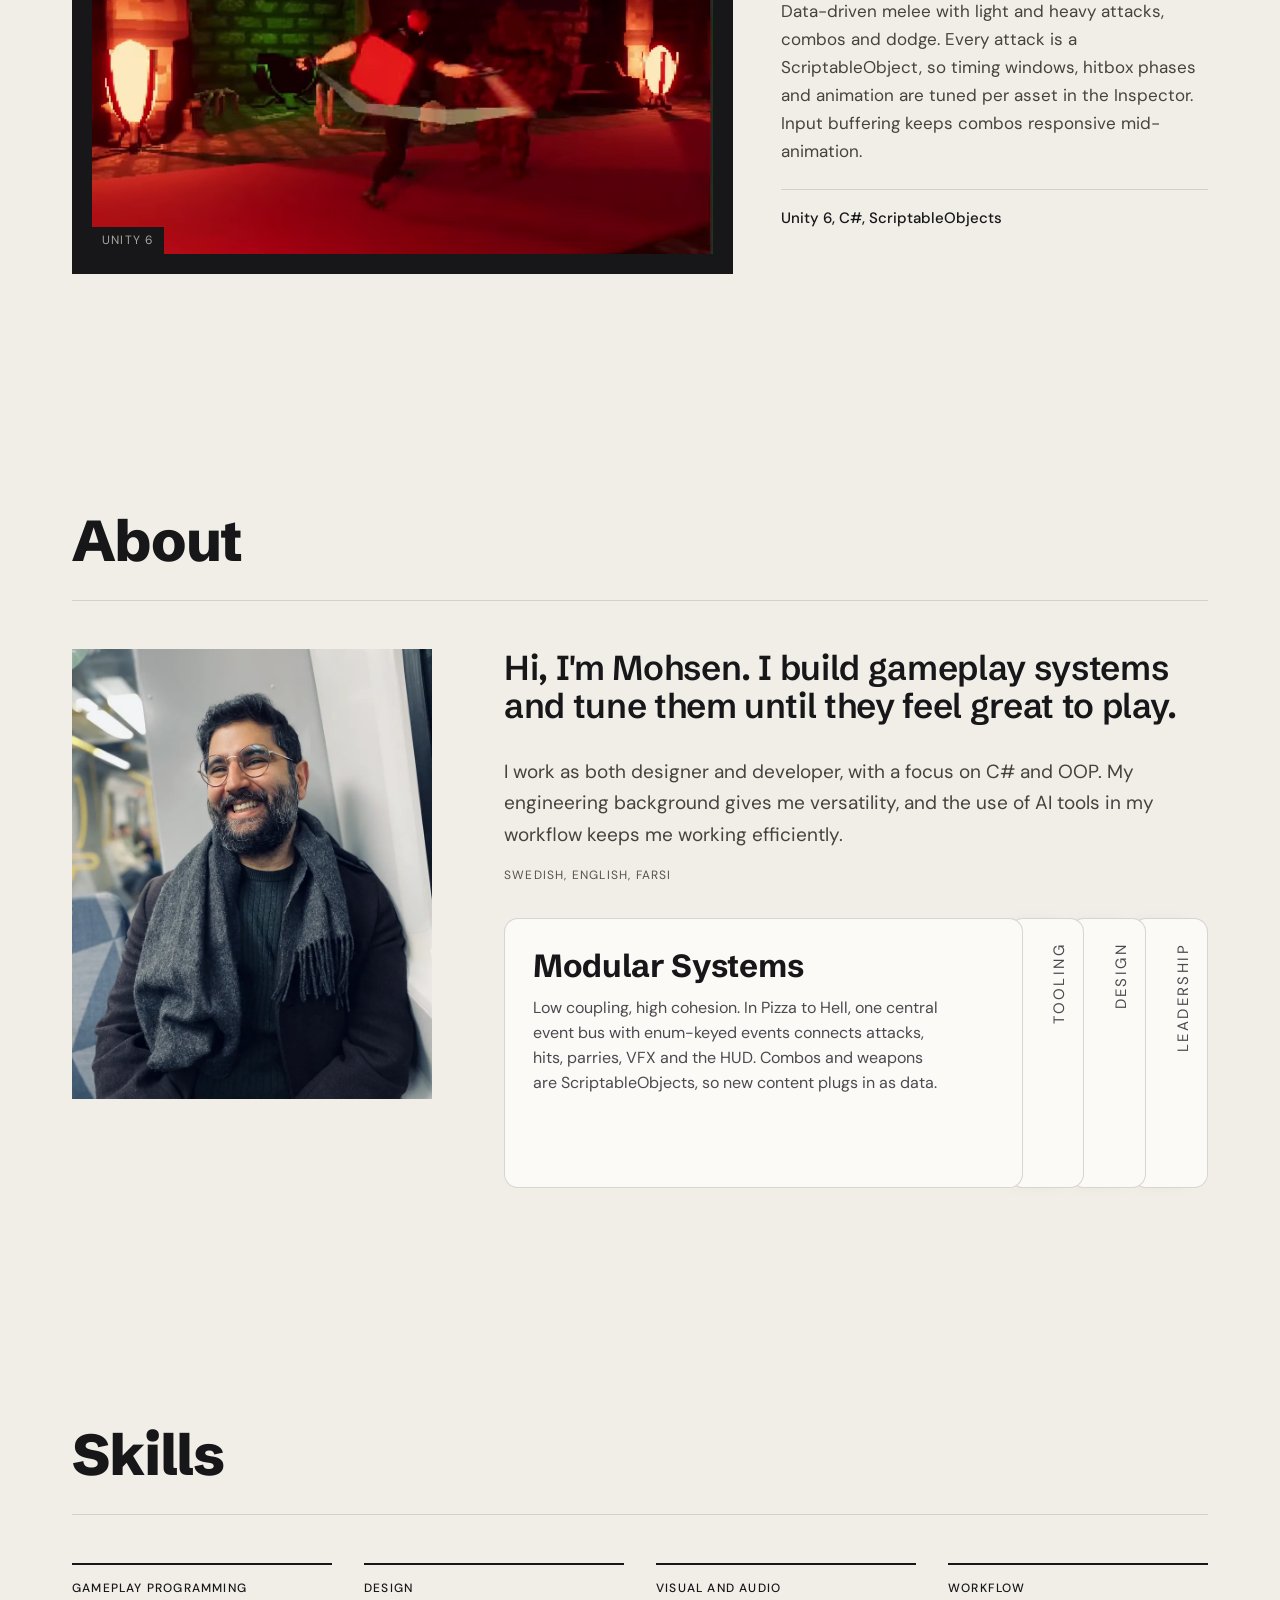
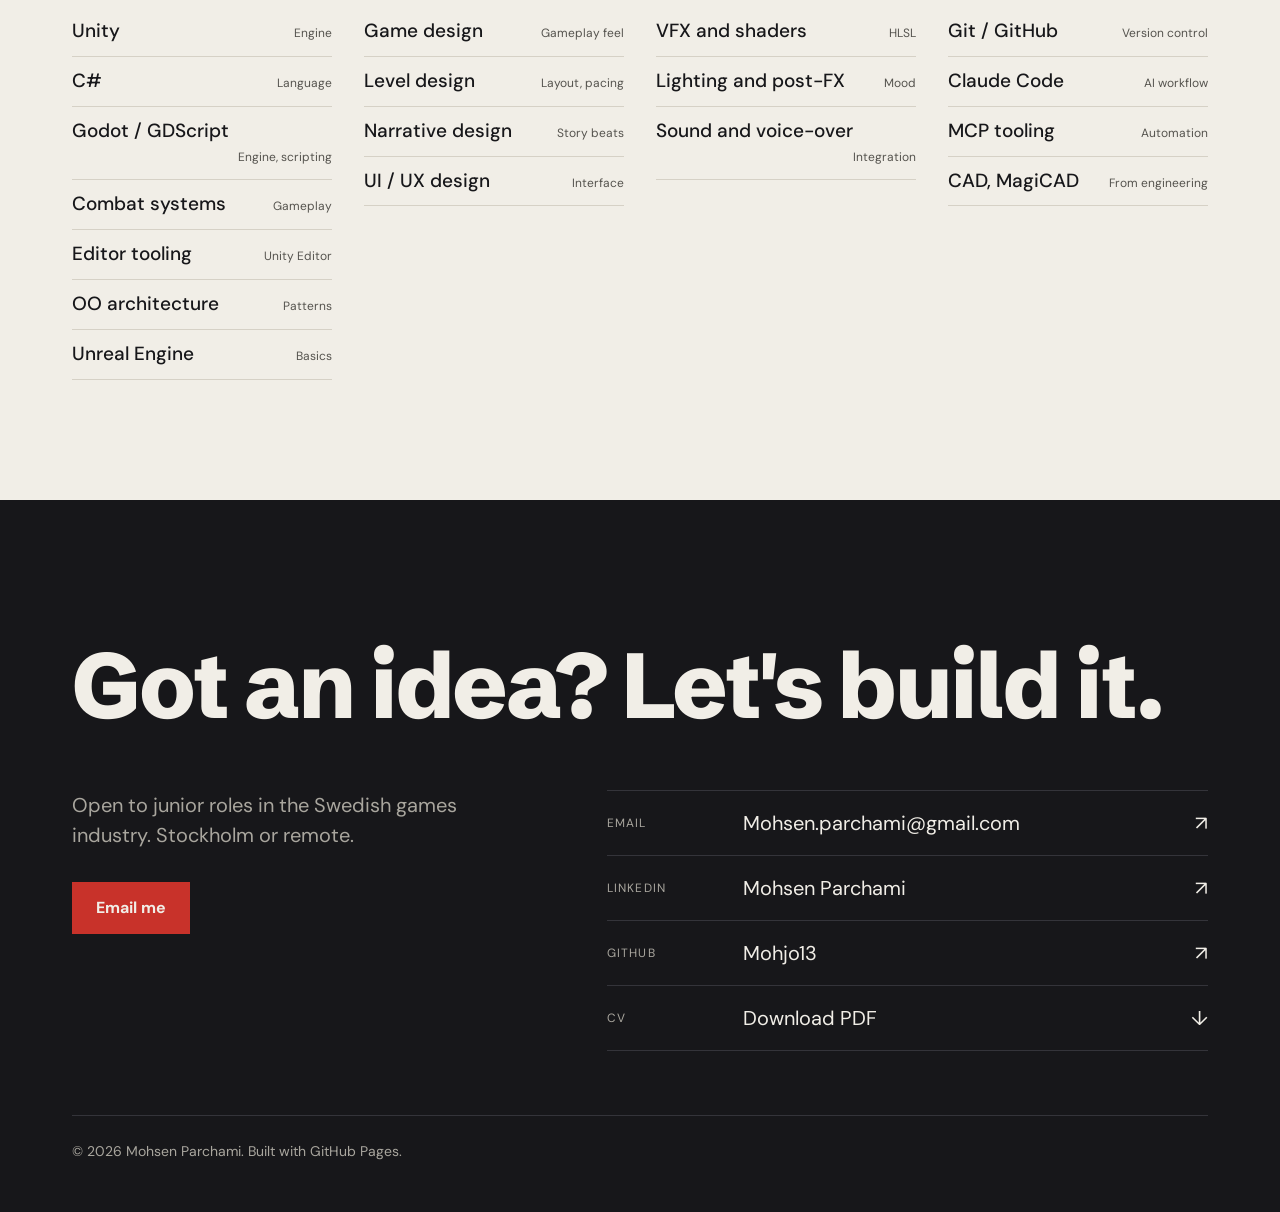
==== commit cedc5265: "Add dev commentary to Pizza to Hell editor tool panel" ====
--- a/index.html
+++ b/index.html
@@ -369,6 +369,17 @@
                         <p class="sys-desc">A custom Unity window for authoring weapons and attacks. Drag phase markers on a timeline, preview hitbox gizmos live in the scene and tune combo sequences in one window.</p>
                         <div class="sys-stack">
                             <p class="sys-stack-line">Unity EditorWindow, Gizmos</p>
+                        </div>
+                        <div class="sys-commentary">
+                            <p class="sys-commentary-label"><span class="sys-commentary-dot" aria-hidden="true"></span>Dev commentary</p>
+                            <div class="sys-note">
+                                <h4 class="sys-note-title">Retiming an attack meant touching the animation</h4>
+                                <p class="sys-note-text">Making a swing snappier meant editing the clip or its FBX import. Now each attack has speed multipliers for startup, impact and recovery, and the tool remaps clip time per phase, so a windup can be cut without re-exporting anything.</p>
+                            </div>
+                            <div class="sys-note">
+                                <h4 class="sys-note-title">Tuning combos needed Play mode</h4>
+                                <p class="sys-note-text">Every exit-window or crossfade tweak meant entering Play mode and performing the combo by hand. The tool samples the whole chain in edit mode, so you scrub it on a timeline and see the pose in the Scene view, with crossfade presets (Smooth, Standard, Snappy) and a fine-tune slider.</p>
+                            </div>
                         </div>
                     </div>
                 </div>
@@ -567,4 +578,4 @@
     <!-- Contact ninja: the game's hero drops into the contact section; loads when the section nears -->
     <script>(function(){var el=document.getElementById('contact');if(!el)return;function load(){var s=document.createElement('script');s.src='assets/js/contact-ninja.js';s.async=true;document.body.appendChild(s);}if(!('IntersectionObserver' in window)){load();return;}var io=new IntersectionObserver(function(e){if(e[0].isIntersecting){io.disconnect();load();}},{rootMargin:'400px 0px'});io.observe(el);})();</script>
 </body>
-</html>+</html>
--- a/assets/css/styles.css
+++ b/assets/css/styles.css
@@ -1563,6 +1563,7 @@
 /* The cards span the full About column; the prose keeps its 68ch measure. */
 .about-text:has(> .attr-cards) {
     max-width: none;
+    container: attr / inline-size;
 }
 
     .about-text:has(> .attr-cards) > p {
@@ -1633,8 +1634,8 @@
     display: none;
 }
 
-/* Desktop: accordion spines */
-@media (min-width: 768px) {
+/* Wide column: accordion spines (container query, so split-screen widths fall back to the stack) */
+@container attr (min-width: 700px) {
     .attr-cards {
         height: 270px;
     }
@@ -1725,8 +1726,9 @@
     }
 }
 
-/* Desktop + real hover: the hovered/focused ("hot") card inverts */
-@media (min-width: 768px) and (hover: hover) {
+/* Wide column + real hover: the hovered/focused ("hot") card inverts */
+@media (hover: hover) {
+@container attr (min-width: 700px) {
     .attr-card.is-hot {
         background: var(--ink);
         border-color: var(--ink);
@@ -1747,8 +1749,10 @@
         }
 }
 
-/* Mobile: tap to pull out */
-@media (max-width: 767px) {
+}
+
+/* Narrow column: tap to pull out */
+@container attr (max-width: 699.98px) {
     .attr-cards {
         flex-direction: column;
     }
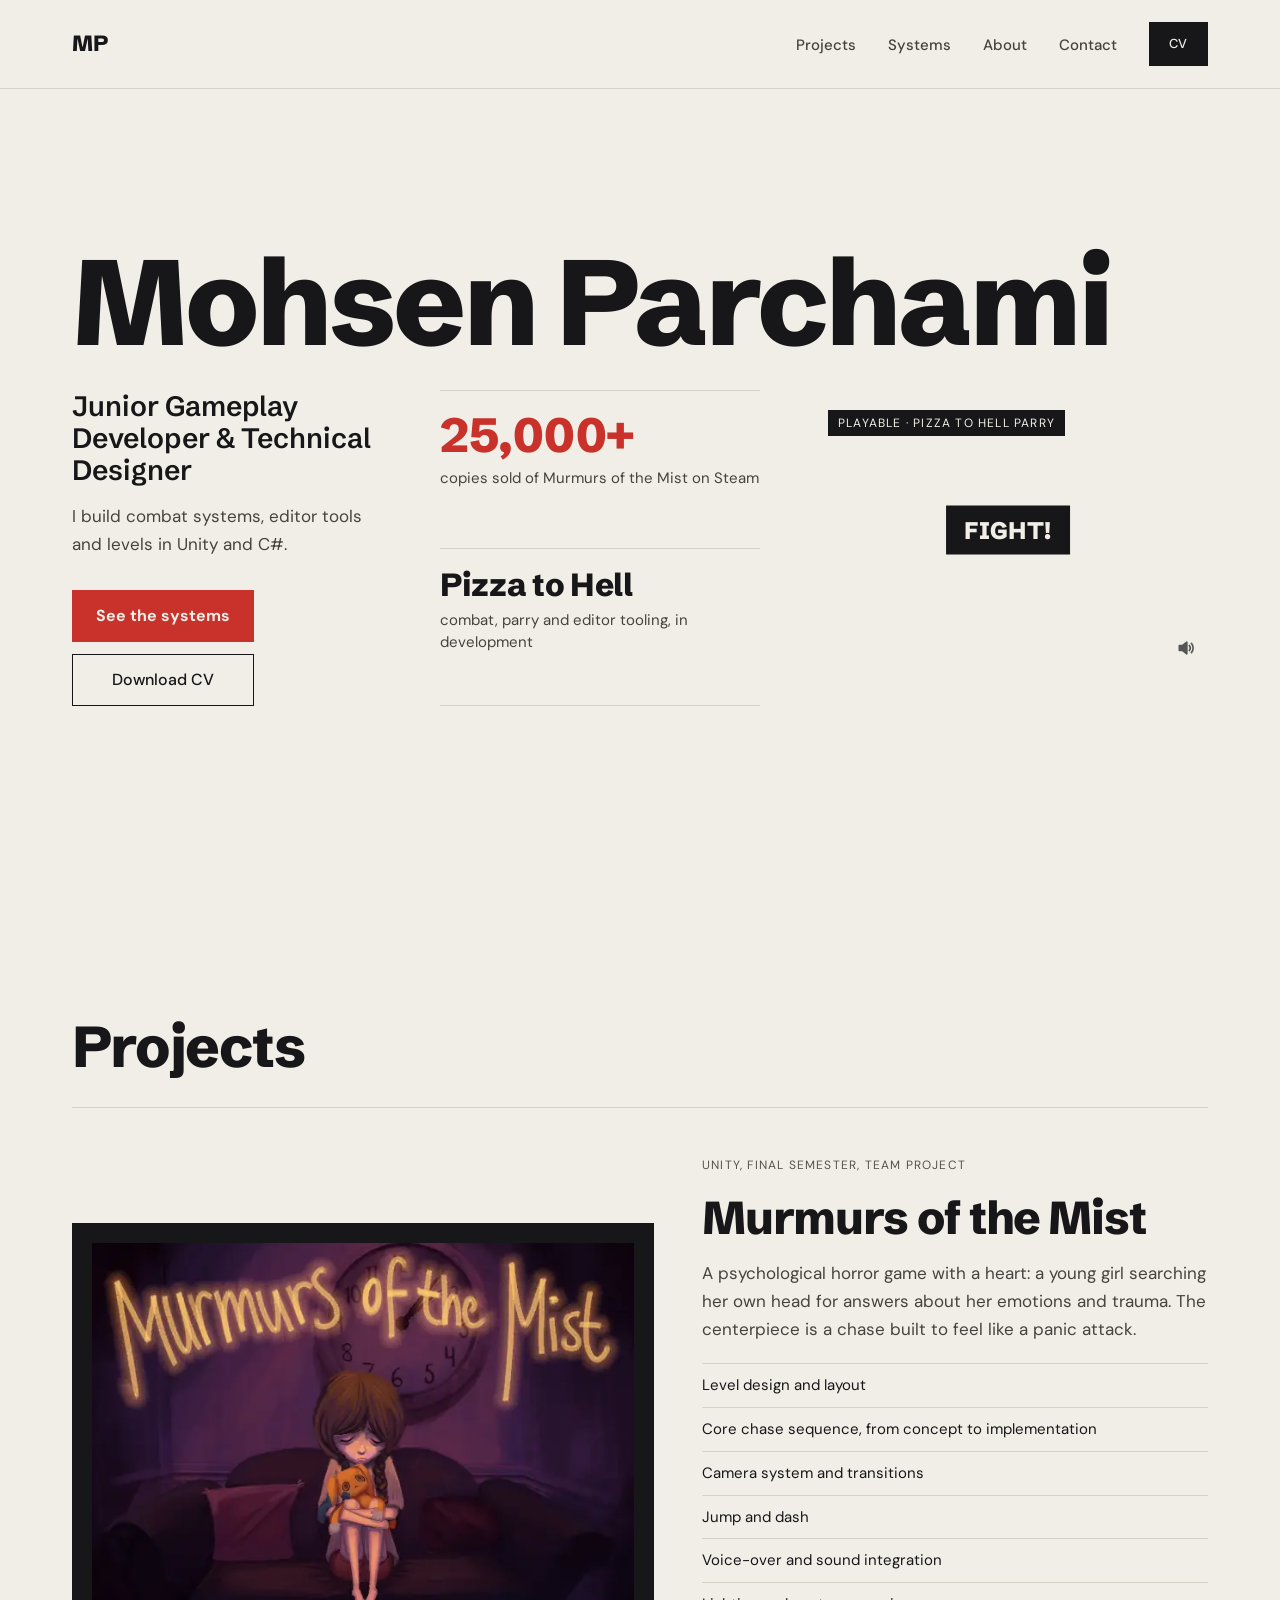
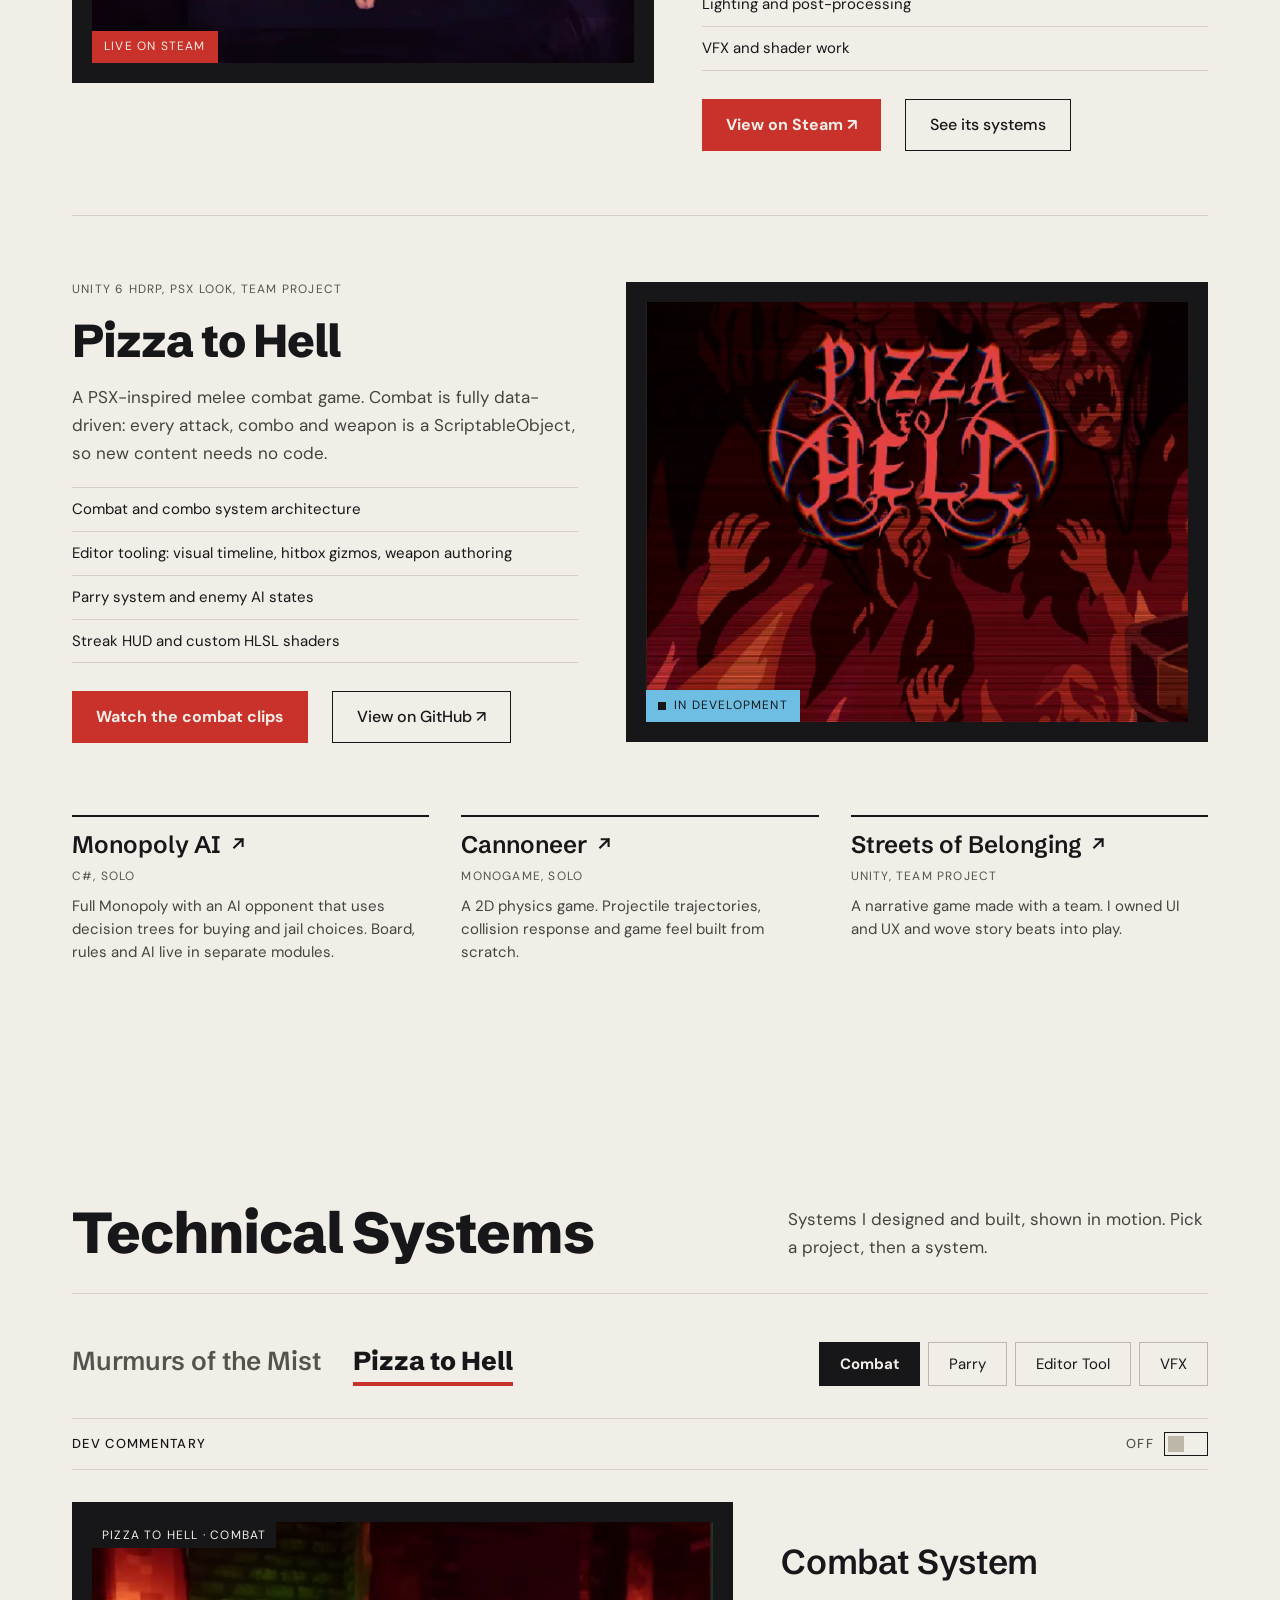
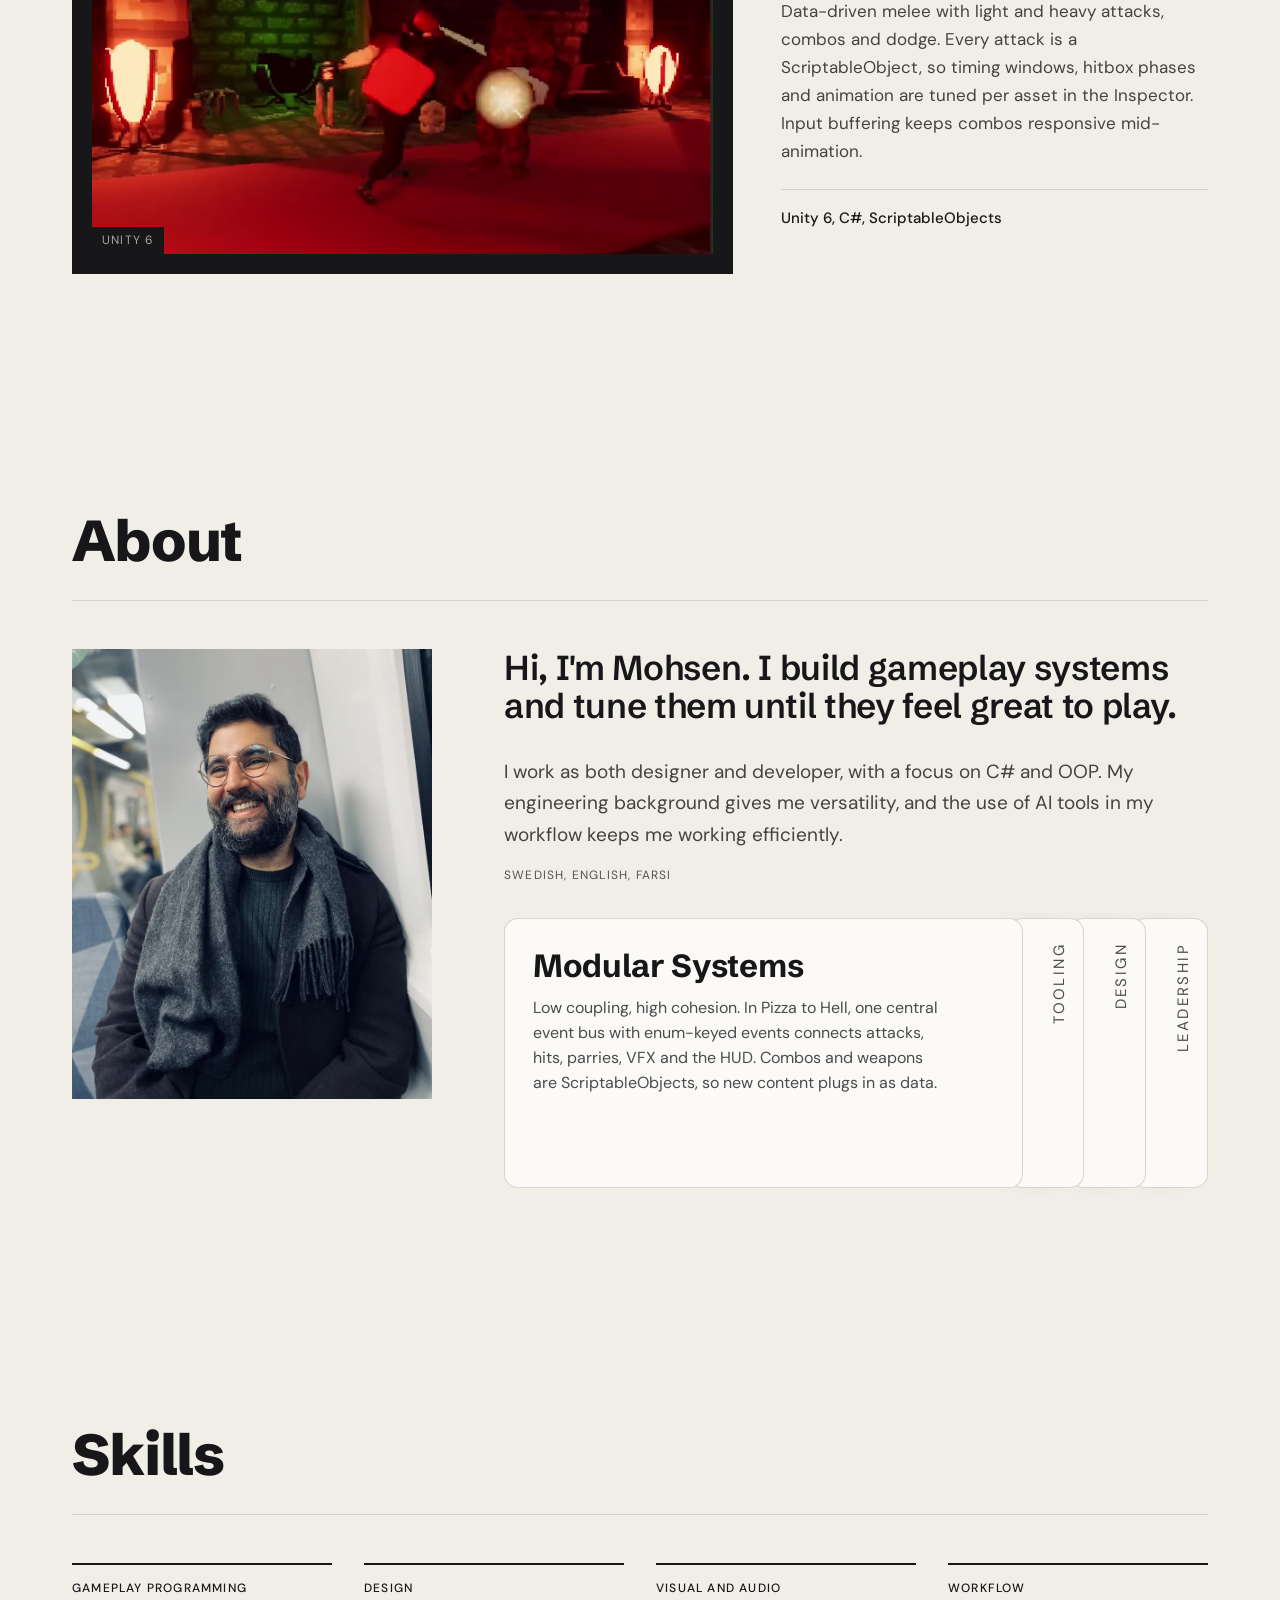
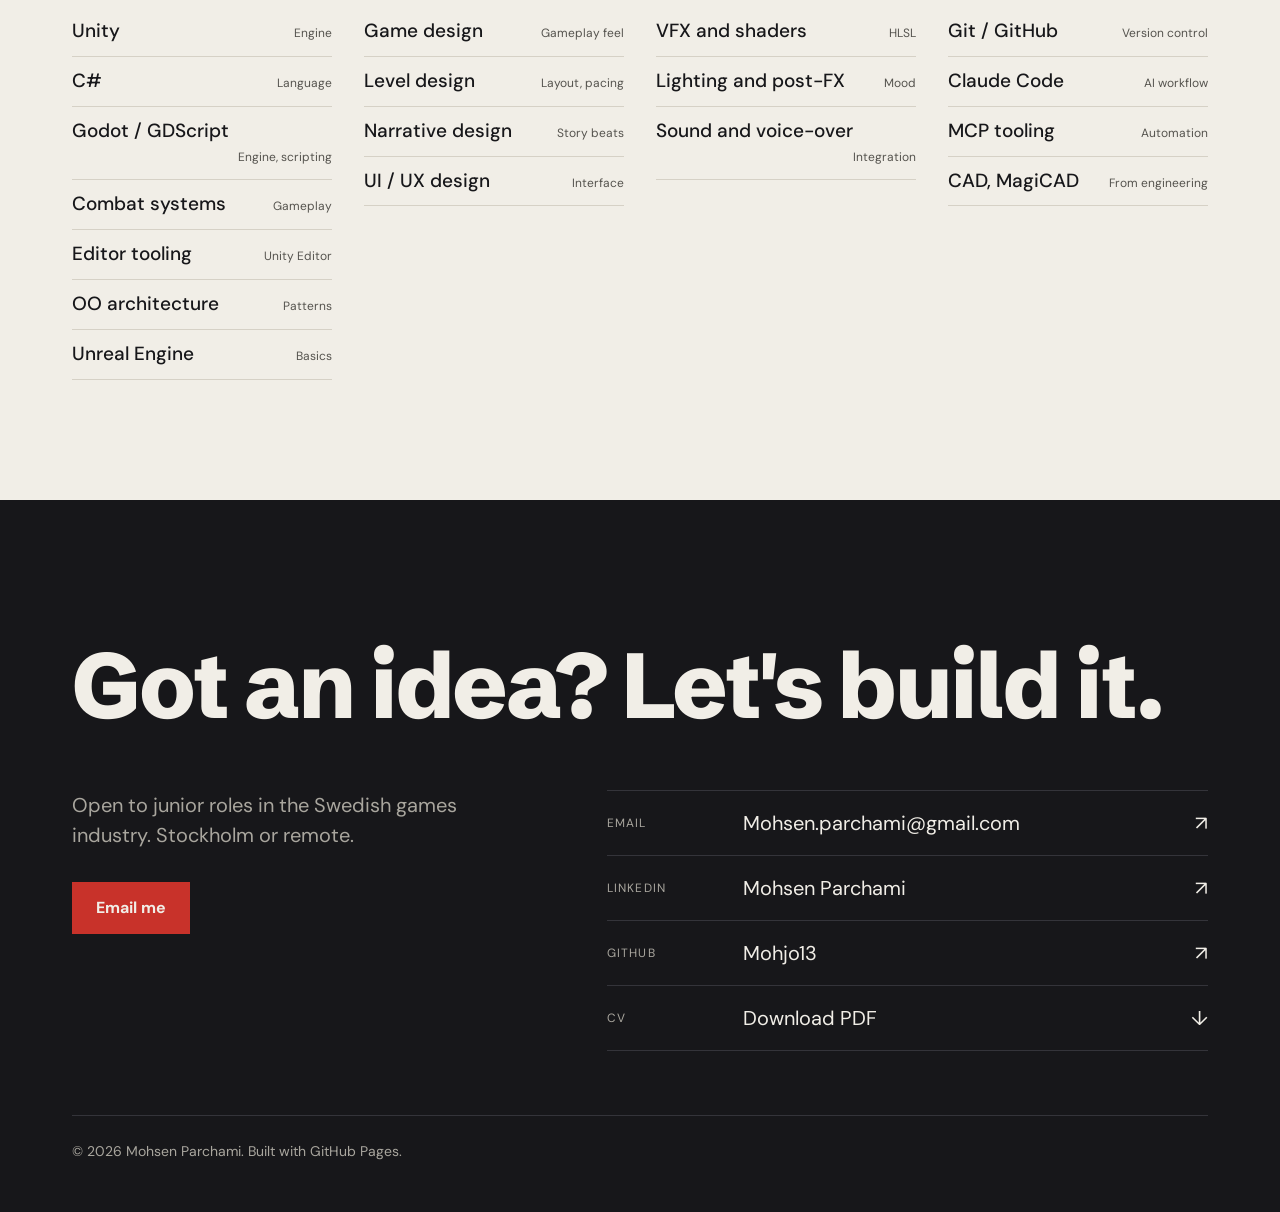
==== commit 3f1d3f32: "cleanup" ====
--- a/index.html
+++ b/index.html
@@ -19,7 +19,7 @@
     <link rel="apple-touch-icon" href="assets/images/apple-touch-icon.png">
     <link rel="preconnect" href="https://fonts.googleapis.com">
     <link rel="preconnect" href="https://fonts.gstatic.com" crossorigin>
-    <!-- Fonts loaded async (non-render-blocking) -->
+    <!-- Fonts (non-blocking) -->
     <link rel="preload" as="style" href="https://fonts.googleapis.com/css2?family=Schibsted+Grotesk:wght@600;800&family=DM+Sans:wght@400;500;700&display=swap">
     <link rel="stylesheet" href="https://fonts.googleapis.com/css2?family=Schibsted+Grotesk:wght@600;800&family=DM+Sans:wght@400;500;700&display=swap" media="print" onload="this.media='all'">
     <noscript><link rel="stylesheet" href="https://fonts.googleapis.com/css2?family=Schibsted+Grotesk:wght@600;800&family=DM+Sans:wght@400;500;700&display=swap"></noscript>
@@ -77,7 +77,7 @@
                         <p class="proof-text">combat, parry and editor tooling, in development</p>
                     </div>
                 </div>
-                <!-- Parry minigame: spec in _notes/parry-minigame-spec.md. Same slot as the old hero clip, no frame. -->
+                <!-- Parry minigame -->
                 <figure class="media-panel hero-media pg" id="parryGame" tabindex="0" aria-label="Playable parry minigame. Press FIGHT, then tap or press Space when the red enemy swings.">
                     <div class="pg-stage">
                         <canvas class="pg-canvas" aria-hidden="true"></canvas>
--- a/assets/css/styles.css
+++ b/assets/css/styles.css
@@ -1,8 +1,3 @@
-/* ═══════════════════════════════════════════════════════════
-   MOHSEN PARCHAMI · PORTFOLIO  |  styles.css
-   Design: Direction C "Paper". Spec in _notes/design-spec.md
-═══════════════════════════════════════════════════════════ */
-
 *, *::before, *::after {
     box-sizing: border-box;
     margin: 0;
@@ -20,26 +15,26 @@
 
     /* Text */
     --text: #17171A;
-    --text-body: #45433F;      /* paragraphs, 8.5:1 */
-    --text-muted: #55534E;     /* captions, mono labels, 6.6:1 */
+    --text-body: #45433F;      /* paragraphs */
+    --text-muted: #55534E;     /* captions, labels */
     --text-on-ink: #F1EEE7;
     --text-on-ink-muted: #A9A69E;
 
     /* Accent */
     --accent: #C8322A;         /* parry red: fills, underlines, dots */
-    --accent-ink: #C8322A;     /* accent-coloured TEXT on paper, 4.6:1 */
-    --on-accent: #F1EEE7;      /* text on accent fills (paper, 4.6:1) */
+    --accent-ink: #C8322A;     /* accent text on paper */
+    --on-accent: #F1EEE7;      /* text on accent fills */
 
     /* Tertiary */
     --tertiary: #6DBEE2;       /* WIP badge, dev commentary, card focus */
-    --on-tertiary: #17171A;    /* text on tertiary fills, 8.6:1 */
+    --on-tertiary: #17171A;    /* text on tertiary fills */
 
     /* Type */
     --font-display: 'Schibsted Grotesk', 'Arial Narrow', sans-serif;
     --font-body: 'DM Sans', system-ui, sans-serif;
     --font-label: var(--font-body);
 
-    /* display sizes at 0.9 scale */
+    /* Display sizes */
     --fs-hero: clamp(57.6px, 9.45vw, 135px);
     --fs-h2: clamp(36px, 4.5vw, 57.6px);
     --fs-h3: clamp(28.8px, 3.6vw, 50.4px);
@@ -61,10 +56,10 @@
     --control-h: 52px;
     --tab-h: 44px;
 
-    /* Radius: everything is square in this direction */
+    /* Radius */
     --radius: 0px;
 
-    /* Layout and motion (not colours) */
+    /* Layout and motion */
     --nav-h: 88px;
     --ease: cubic-bezier(0.4, 0, 0.2, 1);
     --transition: 0.3s var(--ease);
@@ -130,7 +125,7 @@
     padding: 0 var(--gutter);
 }
 
-/* ── SCROLL PROGRESS BAR ──────────────────────────────────── */
+/* #region Scroll progress bar */
 #scrollBar {
     position: fixed;
     top: var(--nav-h);
@@ -145,7 +140,9 @@
     pointer-events: none;
 }
 
-/* ── SECTION SHARED ───────────────────────────────────────── */
+/* #endregion */
+
+/* #region Section shared */
 .section {
     padding: var(--section-y) 0;
 }
@@ -180,7 +177,7 @@
     color: var(--text-body);
 }
 
-/* Label (uppercase, Space Grotesk) */
+/* Uppercase label */
 .mono-label {
     font-family: var(--font-label);
     font-size: var(--fs-label);
@@ -189,7 +186,9 @@
     color: var(--text-muted);
 }
 
-/* ── BUTTONS ──────────────────────────────────────────────── */
+/* #endregion */
+
+/* #region Buttons */
 .btn {
     display: inline-flex;
     align-items: center;
@@ -229,23 +228,9 @@
         color: var(--text-on-ink);
     }
 
-.btn-text {
-    display: inline-flex;
-    align-items: center;
-    gap: 8px;
-    font-size: 16px;
-    font-weight: 500;
-    color: var(--text);
-    border-bottom: 1px solid var(--ink);
-    padding-bottom: 2px;
-}
-
-    .btn-text:hover {
-        color: var(--accent-ink);
-        border-bottom-color: var(--accent-ink);
-    }
-
-/* ── NAV ──────────────────────────────────────────────────── */
+/* #endregion */
+
+/* #region Nav */
 #navbar {
     position: fixed;
     top: 0;
@@ -278,10 +263,6 @@
     .nav-logo:hover {
         color: var(--text);
     }
-
-.nav-logo-dot {
-    color: var(--accent);
-}
 
 .nav-links {
     display: flex;
@@ -389,7 +370,9 @@
         background: var(--paper-2);
     }
 
-/* ── MEDIA PANEL (hero, systems) ──────────────────────────── */
+/* #endregion */
+
+/* #region Media panel (hero, systems) */
 .media-panel {
     position: relative;
     margin: 0;
@@ -428,7 +411,9 @@
     color: var(--text-on-ink-muted);
 }
 
-/* ── HERO ─────────────────────────────────────────────────── */
+/* #endregion */
+
+/* #region Hero */
 #hero {
     min-height: 100vh;
     min-height: 100svh;
@@ -445,15 +430,6 @@
     display: flex;
     flex-direction: column;
     gap: 36px;
-}
-
-.hero-eyebrow {
-    font-family: var(--font-body);
-    font-size: clamp(12px, 1.25vw, 18px);
-    font-weight: 500;
-    letter-spacing: 0.12em;
-    text-transform: uppercase;
-    color: var(--text-muted);
 }
 
 .hero-name {
@@ -559,7 +535,9 @@
     max-width: 100%;
 }
 
-/* ── ABOUT ────────────────────────────────────────────────── */
+/* #endregion */
+
+/* #region About */
 .about-grid {
     display: grid;
     grid-template-columns: 360px minmax(0, 1fr);
@@ -609,41 +587,9 @@
     color: var(--text-body);
 }
 
-.about-timeline {
-    list-style: none;
-    display: grid;
-    grid-template-columns: repeat(2, minmax(0, 1fr));
-    gap: var(--sp-6);
-}
-
-.tl-item {
-    display: flex;
-    flex-direction: column;
-    gap: var(--sp-1);
-    padding-top: 14px;
-    border-top: 2px solid var(--ink);
-}
-
-.tl-item--next {
-    border-top-color: var(--accent);
-}
-
-    .tl-item--next .mono-label {
-        color: var(--accent-ink);
-    }
-
-.tl-title {
-    font-weight: 700;
-    line-height: 1.3;
-}
-
-.tl-text {
-    font-size: var(--fs-small);
-    color: var(--text-body);
-    line-height: 1.5;
-}
-
-/* ── PROJECTS ───────────────────────────────────────────── */
+/* #endregion */
+
+/* #region Projects */
 .proj-list {
     display: flex;
     flex-direction: column;
@@ -723,26 +669,6 @@
     letter-spacing: -0.02em;
 }
 
-.proj-stat {
-    display: flex;
-    align-items: baseline;
-    flex-wrap: wrap;
-    gap: var(--sp-3);
-}
-
-.proj-stat-num {
-    font-family: var(--font-display);
-    font-size: 40px;
-    font-weight: 800;
-    line-height: 1;
-    letter-spacing: -0.01em;
-    color: var(--accent-ink);
-}
-
-.proj-stat-text {
-    color: var(--text-body);
-}
-
 .proj-desc {
     color: var(--text-body);
 }
@@ -838,7 +764,9 @@
     line-height: 1.55;
 }
 
-/* ── SKILLS ───────────────────────────────────────────────── */
+/* #endregion */
+
+/* #region Skills */
 .skills-grid {
     display: grid;
     grid-template-columns: repeat(4, minmax(0, 1fr));
@@ -888,7 +816,9 @@
     text-align: right;
 }
 
-/* ── SYSTEMS ──────────────────────────────────────────────── */
+/* #endregion */
+
+/* #region Systems */
 .sys-controls {
     display: flex;
     justify-content: space-between;
@@ -963,7 +893,6 @@
 .sys-project-btn:focus-visible,
 .sys-tab:focus-visible,
 .btn:focus-visible,
-.btn-text:focus-visible,
 .more-item:focus-visible,
 .contact-row:focus-visible,
 .nav-link:focus-visible,
@@ -1010,12 +939,6 @@
     gap: var(--sp-4);
 }
 
-.sys-count {
-    font-family: var(--font-label);
-    font-size: var(--fs-caption);
-    color: var(--accent-ink);
-}
-
 .sys-title {
     font-family: var(--font-display);
     font-size: var(--fs-h3-sys);
@@ -1042,7 +965,9 @@
     font-weight: 500;
 }
 
-/* ── CONTACT ──────────────────────────────────────────────── */
+/* #endregion */
+
+/* #region Contact */
 #contact {
     padding: var(--sp-30) 0 var(--sp-12);
     background: var(--ink);
@@ -1071,16 +996,6 @@
     .contact-row:focus-visible {
         outline-color: var(--accent);
     }
-
-.contact-kicker {
-    display: flex;
-    gap: var(--sp-5);
-    font-family: var(--font-label);
-    font-size: var(--fs-caption);
-    text-transform: uppercase;
-    letter-spacing: 0.1em;
-    color: var(--text-on-ink-muted);
-}
 
 .contact-title {
     margin-top: var(--sp-6);
@@ -1161,18 +1076,7 @@
     color: var(--text-on-ink-muted);
 }
 
-.contact-status {
-    display: flex;
-    align-items: center;
-    gap: var(--sp-3);
-}
-
-.status-square {
-    width: 8px;
-    height: 8px;
-    background: var(--accent);
-    flex-shrink: 0;
-}
+/* #endregion */
 
 /* #region Dev commentary */
 /* Systems: one toggle shows each system's build notes under its stack line.
@@ -1316,8 +1220,7 @@
     }
 /* #endregion */
 
-/* ── SCROLL REVEAL ────────────────────────────────────────── */
-/* opacity + 12px translateY, 400ms ease-out, stagger capped at 3 items */
+/* #region Scroll reveal */
 .reveal {
     opacity: 0;
     transform: translateY(12px);
@@ -1329,7 +1232,9 @@
         transform: translateY(0);
     }
 
-/* ── RESPONSIVE ───────────────────────────────────────────── */
+/* #endregion */
+
+/* #region Responsive */
 @media (max-width: 900px) {
     .hero-grid {
         grid-template-columns: 1fr;
@@ -1367,10 +1272,6 @@
         max-width: 260px;
     }
 
-    .about-timeline {
-        grid-template-columns: minmax(0, 1fr);
-    }
-
     .proj,
     .proj--media-right {
         grid-template-columns: minmax(0, 1fr);
@@ -1556,6 +1457,8 @@
     }
 }
 
+/* #endregion */
+
 /* #region Attribute Cards */
 /* About: 4 expandable cards. Desktop = accordion spines, mobile = tap-to-pull-out
    stack. State classes (.is-open / .is-hot) are set by initAttributeCards. */
@@ -1572,8 +1475,6 @@
 
 .attr-cards {
     --attr-accent: var(--tertiary);
-    --attr-label-rest: #0A7F99;
-    --attr-label-active: #FFA630;
     --attr-card-bg: #FBFAF6;
     --attr-card-border: rgba(23, 23, 26, .16);
     --attr-text: #4A4A4F;
@@ -1606,14 +1507,6 @@
         outline: 2px solid var(--attr-accent);
         outline-offset: 2px;
     }
-
-.attr-card__label {
-    font-family: var(--font-label);
-    font-size: 11px;
-    letter-spacing: .14em;
-    color: var(--attr-label-rest);
-    transition: color .3s ease;
-}
 
 .attr-card__title {
     font-family: var(--font-display);
@@ -1705,14 +1598,6 @@
         left: 14px;
     }
 
-    .attr-card__num {
-        font-family: var(--font-display);
-        font-size: 22px;
-        font-weight: 700;
-        color: #FF6A3D;
-        transition: color .3s ease;
-    }
-
     .attr-card__vtitle {
         font-family: var(--font-label);
         font-size: 15px;
@@ -1734,18 +1619,13 @@
         border-color: var(--ink);
     }
 
-        .attr-card.is-hot .attr-card__title,
-        .attr-card.is-hot .attr-card__num {
+        .attr-card.is-hot .attr-card__title {
             color: var(--text-on-ink);
         }
 
         .attr-card.is-hot .attr-card__text,
         .attr-card.is-hot .attr-card__vtitle {
             color: #CFCBC2;
-        }
-
-        .attr-card.is-hot .attr-card__label {
-            color: var(--attr-label-active);
         }
 }
 
@@ -1774,8 +1654,7 @@
             box-shadow: 0 18px 34px -20px rgba(23, 23, 26, .4);
         }
 
-    .attr-card__spine,
-    .attr-card__of {
+    .attr-card__spine {
         display: none;
     }
 
@@ -1793,14 +1672,6 @@
         grid-template-rows: minmax(44px, auto) 1fr;
     }
 
-    .attr-card__label {
-        color: #5C5C62;
-    }
-
-    .attr-card.is-open .attr-card__label {
-        color: var(--attr-label-rest);
-    }
-
     .attr-card__title {
         font-size: 22px;
         line-height: 1.15;
@@ -1831,12 +1702,14 @@
 }
 /* #endregion */
 
-/* ── LAYOUT HELPERS ───────────────────────────────────────── */
+/* #region Layout helpers */
 .sys-hidden {
     display: none;
 }
 
-/* ── REDUCED MOTION ───────────────────────────────────────── */
+/* #endregion */
+
+/* #region Reduced motion */
 @media (prefers-reduced-motion: reduce) {
     *, *::before, *::after {
         animation-duration: 0.01ms !important;
@@ -1853,6 +1726,8 @@
         transition: none !important;
     }
 }
+
+/* #endregion */
 
 /* #region Accessibility: skip link */
 .skip-link {
--- a/assets/css/parry-game.css
+++ b/assets/css/parry-game.css
@@ -1,10 +1,5 @@
-/* ═══════════════════════════════════════════════════════════
-   PARRY MINIGAME  |  parry-game.css
-   Spec: _notes/parry-minigame-spec.md
-   The box itself is sized by .media-panel.hero-media in styles.css;
-   everything here sits inside it, absolutely positioned, so the
-   game can never change the hero layout.
-═══════════════════════════════════════════════════════════ */
+/* Parry minigame. Sized by .media-panel.hero-media in styles.css; everything
+   here is absolutely positioned inside it, so the game never changes the hero layout. */
 
 /* #region Tokens */
 .pg {
@@ -26,7 +21,7 @@
         cursor: pointer;
     }
 
-/* no frame: the game sits straight on the page (storyboard v2) */
+/* no frame: the game sits straight on the page */
 .pg.media-panel {
     padding: 0;
     background: transparent;
@@ -159,7 +154,7 @@
     padding: 10px 18px;
     font-size: 24px;
     letter-spacing: 0.02em;
-    /* on/off blink, 1 per second: well under the 3/s limit */
+    /* on/off blink, once per second */
     animation: pg-blink 1s steps(1, end) infinite;
 }
 
